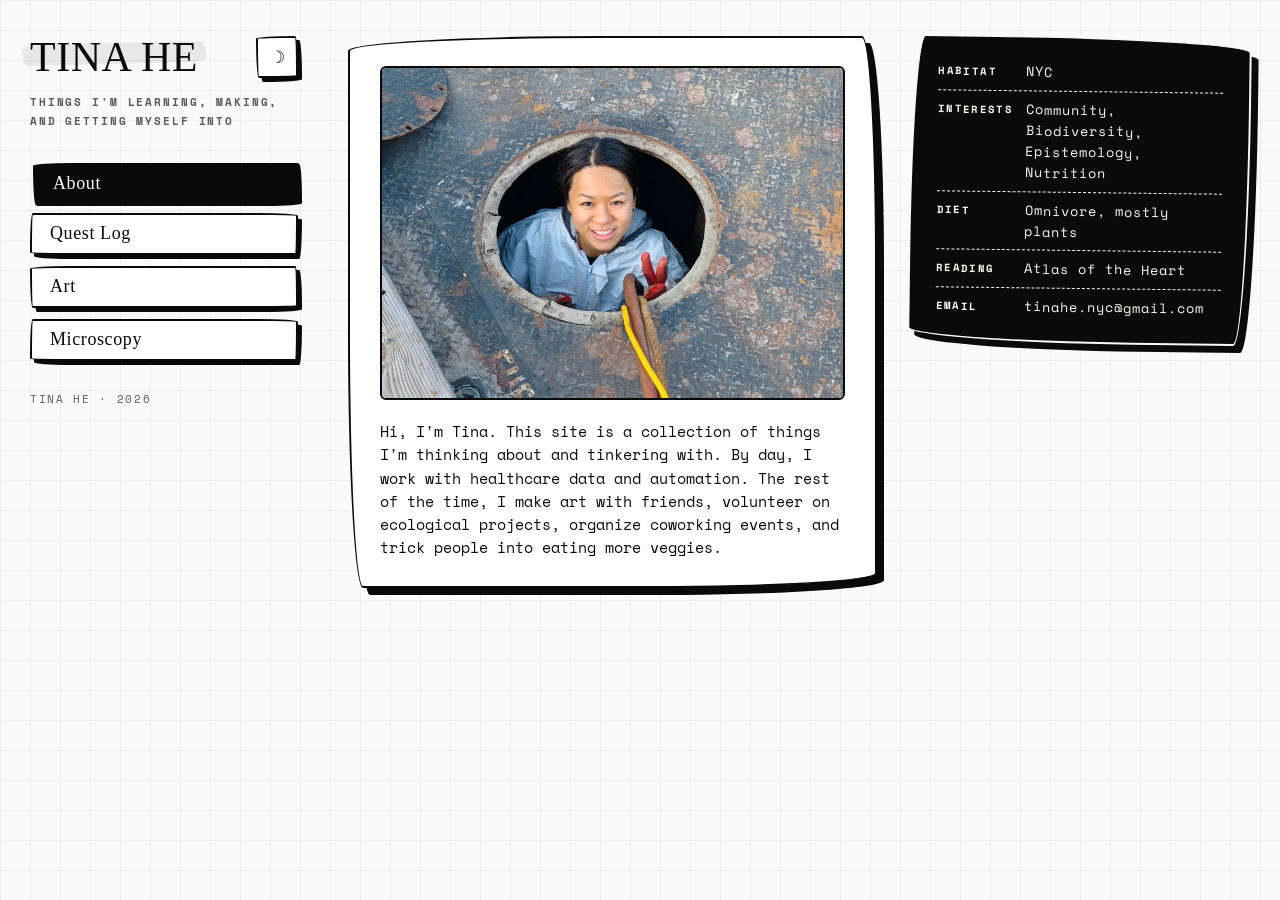
==== index.html @ 912cb612 "Trim About, hide Writing, keep art in its own shape - Drop the Specimen 001 heading from the About f" ====
<!DOCTYPE html>
<html lang="en">
<head>
<meta charset="utf-8">
<meta name="viewport" content="width=device-width, initial-scale=1">
<title>Tina He</title>
<meta name="description" content="Quests, art, microscopy, and reading.">
<link rel="preconnect" href="https://fonts.googleapis.com">
<link rel="preconnect" href="https://fonts.gstatic.com" crossorigin>
<link href="https://fonts.googleapis.com/css2?family=Permanent+Marker&family=Space+Mono:ital,wght@0,400;0,700;1,400&display=swap" rel="stylesheet">
<style>
:root{
  --bg:#fafafa;
  --grid:rgba(0,0,0,.05);
  --ink:#0a0a0a;
  --muted:#5b5b5b;
  --paper:#fff;
  --paper-ink:#0a0a0a;
  --slate:#0a0a0a;
  --slate-ink:#f7f7f5;
  --edge:#0a0a0a;
  --smudge:rgba(0,0,0,.07);
  --card-bg:#fff;
  --card-ink:#0a0a0a;
  --shot-shadow:rgba(0,0,0,.26);
  --marker:"Permanent Marker","Segoe Script",cursive;
  --mono:"Space Mono",ui-monospace,"Cascadia Mono",Consolas,monospace;
}
@media (prefers-color-scheme:dark){
  :root:not([data-theme="light"]){
    --bg:#101011; --grid:rgba(255,255,255,.055); --ink:#f4f4f2; --muted:#9c9c98;
    --paper:#1b1b1d; --paper-ink:#f4f4f2; --slate:#efefe9; --slate-ink:#101011;
    --edge:#efefe9; --smudge:rgba(255,255,255,.07);
    --card-bg:#1b1b1d; --card-ink:#f4f4f2;
    --shot-shadow:rgba(0,0,0,.62);
  }
}
:root[data-theme="dark"]{
  --bg:#101011; --grid:rgba(255,255,255,.055); --ink:#f4f4f2; --muted:#9c9c98;
  --paper:#1b1b1d; --paper-ink:#f4f4f2; --slate:#efefe9; --slate-ink:#101011;
  --edge:#efefe9; --smudge:rgba(255,255,255,.07);
  --card-bg:#1b1b1d; --card-ink:#f4f4f2;
  --shot-shadow:rgba(0,0,0,.62);
}

*{box-sizing:border-box}
html{-webkit-text-size-adjust:100%}
body{
  margin:0; background-color:var(--bg); color:var(--ink);
  font-family:var(--mono); font-size:15px; line-height:1.55;
  background-image:linear-gradient(var(--grid) 1px,transparent 1px),
                   linear-gradient(90deg,var(--grid) 1px,transparent 1px);
  background-size:30px 30px;
}

/* ---------- shell: sidebar + main ---------- */
.shell{
  max-width:1360px; margin:0 auto; padding:36px 30px 90px;
  display:grid; grid-template-columns:268px minmax(0,1fr); gap:50px; align-items:start;
}
@media (max-width:900px){
  .shell{grid-template-columns:1fr;gap:26px;padding:26px 20px 70px}
}

/* ---------- sidebar ---------- */
.side{position:sticky;top:36px}
@media (max-width:900px){.side{position:static}}

.sidehead{display:flex;align-items:flex-start;justify-content:space-between;gap:14px}
h1.sitetitle{
  font-family:var(--marker); font-weight:400; font-size:clamp(30px,4.4vw,42px);
  line-height:1.02; margin:0; letter-spacing:.5px; text-transform:uppercase;
  position:relative; display:inline-block; z-index:0;
}
h1.sitetitle::after{
  content:""; position:absolute; left:-8px; right:-8px; top:16%; height:.5em;
  background:var(--smudge); z-index:-1; transform:rotate(-1.4deg);
  border-radius:60px 20px 50px 18px/18px 40px 16px 55px;
}
.tagline{
  font-weight:700; font-size:11px; letter-spacing:.17em; text-transform:uppercase;
  color:var(--muted); margin:14px 0 0; white-space:pre-line; line-height:1.7;
}
.themebtn{
  flex:none; width:42px; height:42px; cursor:pointer; font-size:17px; line-height:1;
  background:var(--paper); color:var(--paper-ink);
  border:2.5px solid var(--edge); box-shadow:4px 4px 0 var(--edge);
  border-radius:220px 16px 200px 16px/16px 200px 16px 220px;
  transition:transform .12s ease, box-shadow .12s ease;
}
.themebtn:hover{transform:translate(2px,2px);box-shadow:2px 2px 0 var(--edge)}
.themebtn:active{transform:translate(4px,4px);box-shadow:0 0 0 var(--edge)}

nav.sidenav{display:flex;flex-direction:column;gap:11px;margin:30px 0 0}
@media (max-width:900px){nav.sidenav{flex-direction:row;flex-wrap:wrap;gap:10px;margin:22px 0 0}}
.tab{
  font-family:var(--marker); font-size:18px; letter-spacing:.6px; cursor:pointer;
  text-align:left; padding:8px 18px 9px; background:var(--paper); color:var(--paper-ink);
  border:2.5px solid var(--edge); box-shadow:4px 4px 0 var(--edge);
  border-radius:200px 14px 180px 14px/14px 180px 14px 200px;
  transition:transform .12s ease, box-shadow .12s ease;
}
.tab:nth-child(even){border-radius:14px 200px 14px 180px/180px 14px 200px 14px}
.tab:hover{transform:translate(2px,2px);box-shadow:2px 2px 0 var(--edge)}
.tab[aria-selected="true"]{background:var(--slate);color:var(--slate-ink);transform:translate(3px,3px);box-shadow:1px 1px 0 var(--edge)}

.sidefoot{margin:30px 0 0;font-size:10.5px;letter-spacing:.16em;text-transform:uppercase;color:var(--muted)}
@media (max-width:900px){.sidefoot{display:none}}

/* ---------- link rows ---------- */
.linkrow{display:flex;flex-wrap:wrap;gap:10px;margin:14px 0 0}
.inklink{
  font-family:var(--mono); font-size:10.5px; font-weight:700; letter-spacing:.14em;
  text-transform:uppercase; cursor:pointer; padding:5px 13px;
  background:transparent; color:inherit;
  border:2.5px solid currentColor; border-radius:150px 11px 140px 11px/11px 140px 11px 150px;
  text-decoration:none; display:inline-block;
}
.inklink:hover{background:currentColor}
.inklink:hover .txt{color:var(--card-bg)}

/* ---------- quest log ----------
   One sheet, like the contents page of a zine. Each quest is a line:
   title, dotted leader, date; then the description, the Next step
   (only if there is one), and its links. */
.qlog{
  position:relative; max-width:900px;
  padding:30px clamp(18px,4vw,42px) 22px;
  background:var(--paper); color:var(--paper-ink);
  border:2.5px solid var(--edge); box-shadow:7px 7px 0 var(--edge);
  border-radius:255px 15px 225px 15px/15px 225px 15px 255px;
  transform:rotate(-.35deg);
}
.qlog::before{
  content:""; position:absolute; top:-12px; left:50%; width:84px; height:23px;
  background:var(--smudge); border:1px solid var(--smudge);
  transform:translateX(-50%) rotate(-2deg);
}
.qlog h2{
  font-family:var(--marker); font-weight:400; text-transform:uppercase;
  font-size:clamp(30px,5.5vw,44px); line-height:1; letter-spacing:1px;
  margin:0; padding-bottom:12px; border-bottom:2.5px solid var(--edge);
}
.qsec{font-family:var(--marker);font-size:19px;letter-spacing:.4px;margin:24px 0 0}
#qlog .qsec:first-child{margin-top:0}
.quest{
  display:grid; grid-template-columns:30px minmax(0,1fr); gap:0 12px;
  padding:15px 0; border-bottom:1px dashed color-mix(in srgb,var(--edge) 35%,transparent);
}
.quest:last-child{border-bottom:0}
.qnum{font-weight:700;font-size:12px;opacity:.5;padding-top:7px}
.qhead{display:flex;align-items:baseline;gap:10px}
.qhead h3{font-family:var(--marker);font-weight:400;font-size:21px;line-height:1.2;margin:0;letter-spacing:.3px}
.qdots{flex:1;min-width:24px;border-bottom:2px dotted var(--edge);opacity:.35;transform:translateY(-5px)}
.qdate{font-size:11px;font-weight:700;letter-spacing:.12em;text-transform:uppercase;white-space:nowrap}
.qdate.soon{background:var(--slate);color:var(--slate-ink);padding:1px 8px;border-radius:150px 11px 140px 11px/11px 140px 11px 150px}
.qdesc{margin:5px 0 0;font-size:14px}
.qnext{display:flex;gap:7px;margin:7px 0 0;font-size:13.5px;font-style:italic;color:var(--muted)}
.qnext b{font-style:normal;font-weight:700;color:var(--paper-ink);white-space:nowrap}
.quest .linkrow{margin:13px 0 0}
.quest.past h3{opacity:.8}
@media (max-width:560px){
  .quest{grid-template-columns:22px minmax(0,1fr);gap:0 10px}
  .qhead{flex-wrap:wrap;row-gap:4px}
  .qdots{display:none}
  .qdate{flex-basis:100%}
}

/* ---------- reading ----------
   Same sheet as the quest log. "Up next" is a card stuck on top of it. */
.readwrap{max-width:900px}
.pile{
  position:relative; z-index:2; width:min(470px,100%); margin:0 0 -16px auto;
  padding:20px 22px 16px; background:var(--slate); color:var(--slate-ink);
  border-radius:15px 255px 15px 225px/225px 15px 255px 15px;
  box-shadow:5px 5px 0 var(--smudge); transform:rotate(1.2deg);
}
.pile::before{
  content:""; position:absolute; top:-11px; left:38%; width:70px; height:21px;
  background:var(--smudge); border:1px solid rgba(127,127,127,.3); transform:rotate(-3deg);
}
.pile h3{font-family:var(--marker);font-weight:400;font-size:19px;letter-spacing:.4px;margin:0 0 8px}
.pile ul{list-style:none;margin:0;padding:0}
.pile li{display:flex;gap:10px;align-items:flex-start;padding:5px 0;font-size:13.5px;line-height:1.45}
.pile .box{flex:none;width:12px;height:12px;margin-top:4px;border:2px solid currentColor;border-radius:3px 5px 2px 6px}
.pile a{color:inherit;text-decoration:none;font-weight:700}
.pile a:hover{text-decoration:underline wavy;text-underline-offset:4px}
.pile em{opacity:.7;font-size:12.5px}
.rd{padding:13px 0;border-bottom:1px dashed color-mix(in srgb,var(--edge) 35%,transparent)}
.rd:first-child{padding-top:0}
.rd:last-child{border-bottom:0;padding-bottom:0}
.rd h3{font-family:var(--marker);font-weight:400;font-size:19px;line-height:1.25;margin:0;letter-spacing:.3px}
.rd h3 a{color:inherit;text-decoration:none}
.rd h3 a::after{content:" \2197";font-family:var(--mono);font-size:12px;opacity:.45}
.rd h3 a:hover{text-decoration:underline wavy;text-decoration-thickness:1.5px;text-underline-offset:5px}
.rd .qdate{font-weight:400;letter-spacing:.06em;text-transform:none;font-size:12px;color:var(--muted)}
.rnote{margin:5px 0 0;font-size:13.5px;font-style:italic;color:var(--muted)}
@media (max-width:560px){.pile{margin-bottom:-10px}}

/* ---------- galleries (art + microscopy) ----------
   No frame and no border: a photograph taped straight onto the page. */
.artgrid{display:grid;grid-template-columns:repeat(auto-fill,minmax(250px,1fr));gap:52px 38px;align-items:start}
.frame{position:relative;margin:0;padding:0;background:none;border:0}

/* the strip of tape holding it down */
.frame::before{
  content:""; position:absolute; z-index:2; top:-11px; left:50%;
  width:76px; height:23px; background:var(--smudge);
  border:1px solid var(--smudge);
  transform:translateX(-50%) rotate(-2.5deg);
}
.frame img{
  display:block; width:100%; height:auto; border:0;
  box-shadow:0 7px 20px var(--shot-shadow), 0 1px 3px var(--shot-shadow);
}

/* the picture itself is the button */
.shot{
  display:block; position:relative; width:100%; margin:0; padding:0; border:0;
  background:none; line-height:0; cursor:zoom-in;
}
/* a clip announces itself */
.playmark{
  position:absolute; z-index:3; left:50%; top:50%;
  width:52px; height:52px; margin:-26px 0 0 -26px;
  display:flex; align-items:center; justify-content:center;
  font-size:16px; padding-left:4px;
  color:#0a0a0a; background:rgba(246,246,244,.93);
  border:2px solid #0a0a0a; border-radius:50%;
  pointer-events:none; transition:transform .14s ease;
}
.shot:hover .playmark{transform:scale(1.07)}
.shot:focus-visible{outline:3px solid var(--edge);outline-offset:4px}
.frame .ph{
  display:flex;align-items:center;justify-content:center;text-align:center;
  aspect-ratio:4/5;border:1.5px dashed var(--edge);font-size:12px;letter-spacing:.14em;
  text-transform:uppercase;color:var(--muted);padding:16px;
}
.frame figcaption{padding:0 2px}
.frame h3{font-family:var(--marker);font-weight:400;font-size:19px;margin:15px 0 3px;letter-spacing:.4px}
.frame .meta{font-size:11.5px;letter-spacing:.13em;text-transform:uppercase;color:var(--muted)}
.frame .note{font-size:13px;margin:9px 0 0;color:var(--muted)}

/* ---------- about ---------- */
.about{display:grid;grid-template-columns:minmax(0,1.55fr) minmax(0,1fr);gap:32px;align-items:start}
@media (max-width:820px){.about{grid-template-columns:1fr}}
.bio{
  padding:28px 30px 26px; background:var(--paper); color:var(--paper-ink);
  border:2.5px solid var(--edge); box-shadow:7px 7px 0 var(--edge);
  border-radius:255px 15px 225px 15px/15px 225px 15px 255px;
}
.bio p{margin:0 0 15px}
.bio p:last-child{margin:0}
.facts{
  position:relative;
  padding:24px 26px; background:var(--slate); color:var(--slate-ink);
  border:2.5px solid var(--slate-ink); box-shadow:7px 7px 0 var(--edge);
  border-radius:15px 255px 15px 225px/225px 15px 255px 15px;
  transform:rotate(.7deg);
}
/* the photo shares the bio's sheet of paper, above the text */
.aboutphoto{margin:0 0 20px}
.aboutphoto[hidden]{display:none}
.aboutphoto img{
  display:block; width:100%; height:auto;
  border:2px solid var(--edge); border-radius:6px;
}
.facts ul{list-style:none;margin:0;padding:0}
.facts li{display:flex;gap:10px;padding:8px 0;font-size:13.5px;border-bottom:1px dashed currentColor}
.facts li:first-child{padding-top:0}
.facts li:last-child{border-bottom:0;padding-bottom:0}
.facts li b{flex:none;width:78px;font-size:10.5px;letter-spacing:.13em;text-transform:uppercase;padding-top:2px}

/* ---------- lightbox ----------
   Fixed dark ground in both themes: the picture supplies the colour. */
.lightbox{
  position:fixed; inset:0; z-index:60; padding:34px 20px;
  display:flex; align-items:center; justify-content:center;
  background:rgba(8,8,9,.92);
}
body.lb-open{overflow:hidden}
.lb-figure{margin:0;max-width:min(1080px,92vw);display:flex;flex-direction:column;align-items:center}
.lb-figure img,.lb-figure video{
  display:block; max-width:100%; max-height:74vh; width:auto; height:auto;
  border:2.5px solid #f4f4f2; background:#f4f4f2;
}
.lb-figure video{background:#0a0a0a}
.lb-cap{margin:15px 0 0;text-align:center;color:#f4f4f2;max-width:68ch}
.lb-cap b{font-family:var(--marker);font-weight:400;font-size:20px;letter-spacing:.4px;display:block}
.lb-cap .m{display:block;margin-top:5px;font-size:11px;letter-spacing:.15em;text-transform:uppercase;opacity:.7}
.lb-cap .n{display:block;margin-top:9px;font-size:13.5px;opacity:.87}
.lb-btn{
  position:absolute; cursor:pointer; line-height:1;
  font-family:var(--mono); font-weight:700;
  color:#0a0a0a; background:#f4f4f2; border:2.5px solid #0a0a0a;
  box-shadow:4px 4px 0 #0a0a0a;
  transition:transform .12s ease, box-shadow .12s ease;
}
.lb-btn:hover{transform:translate(2px,2px);box-shadow:2px 2px 0 #0a0a0a}
.lb-close{top:20px;right:22px;width:44px;height:44px;font-size:19px;
  border-radius:220px 16px 200px 16px/16px 200px 16px 220px}
.lb-nav{top:50%;margin-top:-25px;width:44px;height:50px;font-size:23px;
  border-radius:180px 14px 170px 14px/14px 170px 14px 180px}
.lb-prev{left:18px}
.lb-next{right:18px}
@media (max-width:620px){
  .lb-nav{top:auto;bottom:18px;margin-top:0}
  .lb-prev{left:calc(50% - 58px)}
  .lb-next{right:calc(50% - 58px)}
  .lb-figure img{max-height:58vh}
}

.empty{font-size:13px;color:var(--muted);letter-spacing:.06em;padding:20px 0}
[hidden]{display:none!important}
</style>
</head>
<body>

<script>
/* ==========================================================================
   EVERYTHING YOU EDIT LIVES IN THIS ONE OBJECT.
   Change the text below, save the file, push. Nothing else to touch.

   PROJECT SHELF   ->  "current" | "past"      (Current / Completed section)
   DATE            ->  "YYYY-MM-DD" or null. A real upcoming date; highlights when
                       it is within a week. Use this for things still ahead of you.
   WHEN            ->  Free text for a span already behind you, e.g. "Jul – Dec 2025".
                       Overrides `date` on the card and never highlights.
   LINKS           ->  [] for none, or [{ label: "Read the article", url: "https://..." }]  (say what it is)
   ========================================================================== */

const CONTENT = {

  siteTitle: "Tina He",
  // A "\n" here becomes a line break on the page. Add more to split further.
  tagline: "Things I'm learning, making, \nand getting myself into",
  owner: "Tina He",

  /* ---------------- QUESTS (the board) ---------------- */
  projects: [
    {
      title: "Artificial Reef Prep",
      shelf: "current",
      when: "Mar 2026 - present",
      desc: "Help sink a decommissioned ship for fish housing.",
      next: "Rig & hoist machinery out of the engine room.",
      date: null,
      links: [
        { label: "Read the article", url: "https://www.thecityreporter.nyc/2026/04/20/artificial-reef-ferry-sea-creatures-sink-volunteers/" }
      ]
    },
    {
      title: "SideQuest",
      shelf: "current",
      when: "Jul 2026 - present",
      desc: "Host biweekly coworking sessions for side projects, from apps and blogposts to chainmail jewelry and murder mystery games.",
      next: "Bake ube brownies for the next session.",
      links: [
        { label: "Join us", url: "https://luma.com/sidequest" }
      ]
    },
        {
      title: "Safety Training Analysis",
      shelf: "current",
      when: "Aug 2026 - present",
      desc: "Learn causal inference by investigating whether mandatory safety training reduced medical resident injuries. ",
      next: null,
      date: null,
      links: []
    },
    {
      title: "Nature Religious Art",
      shelf: "current",
      desc: "Create devotional pantheist art to express reverence for nature.",
      next: "Identify themes, motifs, and other elements of religious art. ",
      date: null,
      links: []
    },
    {
      title: "Foxfire Forecast",
      shelf: "current",
      desc: "Apply ML to predict when and where to find glowing mushrooms.",
      next: "Use MaxEnt to predict the where part",
      date: null,
      links: [
        { label: "Read the write-up", url: "" }
      ]
    },
    {
      title: "Cemetery Fungi Dig",
      shelf: "past",
      desc: "Collect cemetery soil samples for citizen science project on mycorrhizal fungi and urban fungal biodiversity.",
      next: "Maybe a data analysis sequel?",
      when: "Jul 2026",
      links: []
    },
    {
      title: "Bayesian Statistics Bookclub",
      shelf: "past",
      desc: "Work through Statistical Rethinking by Richard McElreath with friends.",
      next: "",
      date: null,
      when: "Jul – Dec 2025",
      links: [
        { label: "Browse the repo", url: "https://github.com/erictleung/statistical-rethinking-book-club" }
      ]
    }
  ],

  /* ---------------- ART ----------------
     img:     the version shown on the page (keep it small, ~900px wide).
     imgFull: optional bigger export, shown only when the picture is clicked.
              Omit it and the page version is reused.
     Leave img as "" for a placeholder frame.                            */
  art: [
    {
      title: "Vegetarian Menu",
      year: "",
      medium: "Gold ink on cardstock",
      img: "art/vegetarian-menu.jpg",
      imgFull: "art/vegetarian-menu-full.jpg",
      note: "A birthday card for a friend."
    },
    {
      title: "Insect Tote",
      year: "",
      medium: "Fabric paint on canvas",
      img: "art/insect-tote.jpg",
      imgFull: "art/insect-tote-full.jpg",
      note: "Bugs"
    },
    {
      title: "Carrier Pigeon",
      year: "",
      medium: "Pencil and marker on paper",
      img: "art/pigeon.jpg",
      imgFull: "art/pigeon-full.jpg",
      note: "Goodbye card to a friend."
    }
  ],

  /* ---------------- MICROSCOPY ----------------
     Meta line is specimen / magnification / technique — leave any of them "".
     img:     the still shown on the page. For a clip this is its poster frame.
     imgFull: optional bigger still, shown when a photo is clicked.
     video:   optional .mp4. Adds a play badge, and plays in the viewer.       */
  microscopy: [
    {
      title: "Snake Skin",
      specimen: "Shed skin",
      mag: "",
      technique: "",
      img: "microscopy/snake-skin.jpg",
      imgFull: "",
      video: "",
      note: ""
    },
    {
      title: "Nematode",
      specimen: "",
      mag: "",
      technique: "",
      img: "microscopy/parasite-salmon.jpg",
      imgFull: "",
      video: "microscopy/parasite-salmon.mp4",
      note: ""
    },
    {
      title: "Dog Tick",
      specimen: "",
      mag: "",
      technique: "",
      img: "microscopy/dog-tick.jpg",
      imgFull: "",
      video: "microscopy/dog-tick.mp4",
      note: ""
    },
    {
      title: "Earwig and Aphids",
      specimen: "",
      mag: "",
      technique: "",
      img: "microscopy/earwig-aphids.jpg",
      imgFull: "",
      video: "microscopy/earwig-aphids.mp4",
      note: ""
    },
    {
      title: "Tardigrade",
      specimen: "",
      mag: "",
      technique: "",
      img: "microscopy/tardigrade.jpg",
      imgFull: "",
      video: "microscopy/tardigrade.mp4",
      note: ""
    },
    {
      title: "Unknown Specimen",
      specimen: "",
      mag: "",
      technique: "",
      img: "microscopy/unknown-specimen.jpg",
      imgFull: "",
      video: "microscopy/unknown-specimen.mp4",
      note: ""
    },
    {
      title: "Fungus Gnat",
      specimen: "Larva",
      mag: "",
      technique: "",
      img: "microscopy/fungal-gnat.jpg",
      imgFull: "",
      video: "microscopy/fungal-gnat.mp4",
      note: ""
    }
  ],

  /* ---------------- READING ----------------
     showReading: false hides the Reading tab; change it to true to show it.
     Newest at the top. Only title is required.
     status: "read" -> the reading list      "next" -> the Up next card
     note:   your one-line takeaway, or "" for none. */
  showReading: false,
  reading: [
    {
      title: "Remark",
      source: "alpo.ge",
      url: "https://alpo.ge/remark.pdf",
      status: "read",
      note: "Takeaway: remix ideas."
    }
  ],

  /* ---------------- WRITING (not shown on the site right now) ----------------
     The Writing tab is hidden while these are drafts. Kept here for later. */
  writing: [
    {
      title: "A Faustian Bargain",
      date: "2026-08-26",
      kind: "Draft",
      blurb: 'I asked the doctor if there would be any side effects. He paused. "You may get what you want, not what you need."',
      link: "",
      body: [
        "One day I will write more about this.",
        "Today is not that day."
      ]
    },
    {
      title: "I Overcame Social Anxiety By Going to 217 Events in a Year",
      date: "2026-08-26",
      kind: "Draft",
      blurb: "Exposure therapy really works.",
      link: "",
      body: []
    }
  ],

  /* ---------------- ABOUT ---------------- */
  about: {
    photo: "about/tina.jpg",
    photoAlt: "Tina in a grey coverall, smiling and waving up from a round manhole hatch",
    bio: [
      "Hi, I'm Tina. This site is a collection of things I'm thinking about and tinkering with. By day, I work with healthcare data and automation. The rest of the time, I make art with friends, volunteer on ecological projects, organize coworking events, and trick people into eating more veggies."
    ],
    facts: [
      { label: "Habitat", value: "NYC" },
      { label: "Interests", value: "Community, Biodiversity, Epistemology, Nutrition" },
      { label: "Diet", value: "Omnivore, mostly plants" },
      { label: "Reading", value: "Atlas of the Heart" },
      { label: "Email", value: "tinahe.nyc@gmail.com" }
    ]
  }
};
</script>

<div class="shell">

  <aside class="side">
    <div class="sidehead">
      <h1 class="sitetitle" id="sitetitle"></h1>
      <button class="themebtn" id="themebtn" type="button" aria-label="Toggle dark mode">&#9789;</button>
    </div>
    <p class="tagline" id="tagline"></p>

    <nav class="sidenav" role="tablist" aria-label="Sections">
      <button class="tab" role="tab" data-panel="about" aria-selected="true">About</button>
      <button class="tab" role="tab" data-panel="quests" aria-selected="false">Quest Log</button>
      <button class="tab" role="tab" data-panel="art" aria-selected="false">Art</button>
      <button class="tab" role="tab" data-panel="microscopy" aria-selected="false">Microscopy</button>
      <button class="tab" role="tab" data-panel="reading" aria-selected="false" hidden>Reading</button>
    </nav>

    <p class="sidefoot" id="sidefoot"></p>
  </aside>

  <main>
    <section id="panel-about" role="tabpanel">
      <div class="about">
        <div class="bio">
          <figure class="aboutphoto" id="aboutphoto" hidden></figure>
          <div id="bio"></div>
        </div>
        <aside class="facts">
          <ul id="facts"></ul>
        </aside>
      </div>
    </section>

    <section id="panel-quests" role="tabpanel" hidden>
      <div class="qlog">
        <div id="qlog"></div>
      </div>
    </section>

    <section id="panel-art" role="tabpanel" hidden>
      <div class="artgrid" id="artgrid"></div>
    </section>

    <section id="panel-microscopy" role="tabpanel" hidden>
      <div class="artgrid" id="scopegrid"></div>
    </section>

    <section id="panel-reading" role="tabpanel" hidden>
      <div class="readwrap">
        <div id="pile"></div>
        <div class="qlog"><div id="readlog"></div></div>
      </div>
    </section>
  </main>
</div>

<div class="lightbox" id="lightbox" role="dialog" aria-modal="true" aria-label="Image viewer" hidden>
  <button class="lb-btn lb-close" id="lb-close" type="button" aria-label="Close">&#10005;</button>
  <button class="lb-btn lb-nav lb-prev" id="lb-prev" type="button" aria-label="Previous image">&#8249;</button>
  <button class="lb-btn lb-nav lb-next" id="lb-next" type="button" aria-label="Next image">&#8250;</button>
  <figure class="lb-figure">
    <img id="lb-img" alt="">
    <video id="lb-video" controls playsinline preload="metadata" hidden></video>
    <figcaption class="lb-cap" id="lb-cap"></figcaption>
  </figure>
</div>

<script>
(function () {
  "use strict";

  var esc = function (s) {
    return String(s == null ? "" : s).replace(/[&<>"']/g, function (c) {
      return { "&": "&amp;", "<": "&lt;", ">": "&gt;", '"': "&quot;", "'": "&#39;" }[c];
    });
  };

  /* Only allow link targets we are willing to render. */
  var safeURL = function (u) {
    var s = String(u == null ? "" : u).trim();
    if (!s) return "";
    if (/^(https?:\/\/|mailto:|\/|\.\/|#)/i.test(s)) return s;
    return "";
  };

  var linkRow = function (links) {
    var items = (links || []).map(function (l) {
      var href = safeURL(l && l.url);
      if (!href) return "";
      return '<a class="inklink" href="' + esc(href) + '" target="_blank" rel="noopener">' +
        '<span class="txt">' + esc(l.label || "Link") + " ↗</span></a>";
    }).filter(Boolean);
    return items.length ? '<div class="linkrow">' + items.join("") + "</div>" : "";
  };

  /* ---------- theme ---------- */
  var root = document.documentElement;
  var btn = document.getElementById("themebtn");
  var saved = null;
  try { saved = localStorage.getItem("tina-theme"); } catch (e) {}
  if (saved === "dark" || saved === "light") root.setAttribute("data-theme", saved);

  var isDark = function () {
    var t = root.getAttribute("data-theme");
    if (t) return t === "dark";
    return window.matchMedia("(prefers-color-scheme: dark)").matches;
  };
  var paintBtn = function () { btn.innerHTML = isDark() ? "&#9788;" : "&#9789;"; };
  paintBtn();
  btn.addEventListener("click", function () {
    var next = isDark() ? "light" : "dark";
    root.setAttribute("data-theme", next);
    try { localStorage.setItem("tina-theme", next); } catch (e) {}
    paintBtn();
  });

  /* ---------- dates ---------- */
  var MONTHS = ["Jan","Feb","Mar","Apr","May","Jun","Jul","Aug","Sep","Oct","Nov","Dec"];
  var parseDay = function (s) {
    if (!s) return null;
    var m = /^(\d{4})-(\d{2})-(\d{2})$/.exec(String(s).trim());
    if (!m) return null;
    return new Date(+m[1], +m[2] - 1, +m[3]);
  };
  var today = function () {
    var n = new Date();
    return new Date(n.getFullYear(), n.getMonth(), n.getDate());
  };
  var fmtShort = function (d) { return MONTHS[d.getMonth()] + " " + d.getDate(); };
  var fmtLong = function (d) { return MONTHS[d.getMonth()] + " " + d.getDate() + ", " + d.getFullYear(); };
  var daysOut = function (d) { return Math.round((d - today()) / 86400000); };

  /* ---------- header ---------- */
  document.title = CONTENT.owner && CONTENT.owner !== CONTENT.siteTitle
    ? CONTENT.siteTitle + " · " + CONTENT.owner
    : CONTENT.siteTitle;
  document.getElementById("sitetitle").textContent = CONTENT.siteTitle;
  document.getElementById("tagline").textContent = CONTENT.tagline;
  document.getElementById("sidefoot").textContent =
    (CONTENT.owner || CONTENT.siteTitle) + " · " + new Date().getFullYear();

  var projects = CONTENT.projects || [];

  /* ---------- quest log ----------
     Fixed order on every quest: title, date, description, Next, links.
     Anything missing is simply skipped. */
  var questHTML = function (p, n) {
    var d = parseDay(p.date);
    var out = d ? daysOut(d) : null;
    var soon = !p.when && out !== null && out >= 0 && out <= 7;
    var dateText = p.when ? p.when : (d ? fmtShort(d) : "");
    var past = (p.shelf || "current") === "past";
    var next = String(p.next == null ? "" : p.next).trim();

    return '<article class="quest' + (past ? " past" : "") + '">' +
      '<span class="qnum">' + (n < 10 ? "0" : "") + n + "</span>" +
      "<div>" +
        '<div class="qhead"><h3>' + esc(p.title) + "</h3>" +
          (dateText
            ? '<span class="qdots"></span><span class="qdate' + (soon ? " soon" : "") + '">' + esc(dateText) + "</span>"
            : "") +
        "</div>" +
        (p.desc ? '<p class="qdesc">' + esc(p.desc) + "</p>" : "") +
        (next ? '<p class="qnext"><b>&rarr; Next:</b><span>' + esc(next) + "</span></p>" : "") +
        linkRow(p.links) +
      "</div>" +
    "</article>";
  };

  var drawQuests = function () {
    var cur = projects.filter(function (p) { return (p.shelf || "current") !== "past"; });
    var past = projects.filter(function (p) { return p.shelf === "past"; });
    var n = 1;
    var block = function (label, list) {
      return list.length
        ? '<div class="qsec">' + label + "</div>" +
          list.map(function (p) { return questHTML(p, n++); }).join("")
        : "";
    };
    document.getElementById("qlog").innerHTML =
      (block("Current", cur) + block("Completed", past)) ||
      '<p class="empty">Nothing in the log yet.</p>';
  };
  drawQuests();

  /* ---------- galleries ----------
     A frame that actually has an image becomes a button and records its
     place in that gallery's list. Placeholder frames stay inert. */
  var shotTilt = function (i) { return [-1.1, .8, -.5, 1.3, -.9, .6][i % 6]; };

  var buildGallery = function (items, metaOf) {
    var shots = [];
    var html = (items || []).map(function (a, i) {
      var meta = metaOf(a).filter(Boolean).join(" · ");
      var media;
      if (a.img || a.video) {
        media = '<button class="shot" type="button" data-i="' + shots.length +
          '" aria-label="' + (a.video ? "Play " : "View ") + esc(a.title) +
          (a.video ? "" : " larger") + '">' +
          (a.img
            ? '<img src="' + esc(a.img) + '" alt="' + esc(a.title) + '" loading="lazy">'
            : '<div class="ph">Clip</div>') +
          (a.video ? '<span class="playmark" aria-hidden="true">\u25b6</span>' : "") +
          "</button>";
        shots.push({
          src: a.imgFull || a.img || "",
          video: a.video || "",
          title: a.title, meta: meta, note: a.note || ""
        });
      } else {
        media = '<div class="ph">Image coming</div>';
      }
      return '<figure class="frame" style="transform:rotate(' + shotTilt(i) + 'deg)">' + media +
        "<figcaption><h3>" + esc(a.title) + "</h3>" +
        (meta ? '<div class="meta">' + esc(meta) + "</div>" : "") +
        (a.note ? '<p class="note">' + esc(a.note) + "</p>" : "") +
        "</figcaption></figure>";
    }).join("");
    return { html: html, shots: shots };
  };

  var artG = buildGallery(CONTENT.art, function (a) { return [a.year, a.medium]; });
  var scopeG = buildGallery(CONTENT.microscopy, function (a) {
    return [a.specimen, a.mag, a.technique];
  });

  document.getElementById("artgrid").innerHTML =
    artG.html || '<p class="empty">No art up yet.</p>';
  document.getElementById("scopegrid").innerHTML =
    scopeG.html || '<p class="empty">No slides up yet.</p>';

  /* ---------- lightbox ---------- */
  var lb = document.getElementById("lightbox");
  var lbImg = document.getElementById("lb-img");
  var lbVid = document.getElementById("lb-video");
  var lbCap = document.getElementById("lb-cap");
  var lbPrev = document.getElementById("lb-prev");
  var lbNext = document.getElementById("lb-next");
  var viewList = [];
  var viewAt = 0;
  var opener = null;

  var stopVideo = function () {
    try { lbVid.pause(); } catch (e) {}
    lbVid.hidden = true;
    lbVid.removeAttribute("src");
    lbVid.load();
  };

  var paintShot = function () {
    var v = viewList[viewAt];
    if (!v) return;
    if (v.video) {
      lbImg.hidden = true;
      lbImg.removeAttribute("src");
      lbVid.hidden = false;
      if (v.src) lbVid.setAttribute("poster", v.src);
      else lbVid.removeAttribute("poster");
      lbVid.src = v.video;
      lbVid.setAttribute("aria-label", v.title);
    } else {
      stopVideo();
      lbImg.hidden = false;
      lbImg.src = v.src;
      lbImg.alt = v.title;
    }
    lbCap.innerHTML = "<b>" + esc(v.title) + "</b>" +
      (v.meta ? '<span class="m">' + esc(v.meta) + "</span>" : "") +
      (v.note ? '<span class="n">' + esc(v.note) + "</span>" : "");
    var many = viewList.length > 1;
    lbPrev.hidden = !many;
    lbNext.hidden = !many;
  };
  var openShot = function (list, i, trigger) {
    if (!list.length) return;
    viewList = list;
    viewAt = i;
    opener = trigger || null;
    paintShot();
    lb.hidden = false;
    document.body.classList.add("lb-open");
    document.getElementById("lb-close").focus();
  };
  var closeShot = function () {
    lb.hidden = true;
    document.body.classList.remove("lb-open");
    stopVideo();
    lbImg.removeAttribute("src");
    if (opener) { opener.focus(); opener = null; }
  };
  var stepShot = function (d) {
    viewAt = (viewAt + d + viewList.length) % viewList.length;
    paintShot();
  };

  var wireGrid = function (id, list) {
    document.getElementById(id).addEventListener("click", function (ev) {
      var b = ev.target.closest(".shot");
      if (!b) return;
      openShot(list, +b.dataset.i, b);
    });
  };
  wireGrid("artgrid", artG.shots);
  wireGrid("scopegrid", scopeG.shots);

  lb.addEventListener("click", function (ev) {
    if (ev.target === lb || ev.target.closest("#lb-close")) closeShot();
    else if (ev.target.closest("#lb-prev")) stepShot(-1);
    else if (ev.target.closest("#lb-next")) stepShot(1);
  });
  document.addEventListener("keydown", function (ev) {
    if (lb.hidden) return;
    if (ev.key === "Escape") { closeShot(); return; }
    if (ev.target === lbVid) return;   // let the player have its own arrow keys
    if (ev.key === "ArrowLeft" && viewList.length > 1) stepShot(-1);
    else if (ev.key === "ArrowRight" && viewList.length > 1) stepShot(1);
  });

  /* ---------- reading ----------
     Shown in the order listed. "next" entries go on the Up next card. */
  var reading = CONTENT.reading || [];
  var titleLink = function (r) {
    var h = safeURL(r.url);
    return h ? '<a href="' + esc(h) + '" target="_blank" rel="noopener">' + esc(r.title) + "</a>" : esc(r.title);
  };
  var pile = reading.filter(function (r) { return r.status === "next"; });
  var done = reading.filter(function (r) { return r.status !== "next"; });

  document.getElementById("pile").innerHTML = pile.length
    ? '<aside class="pile"><h3>Up next</h3><ul>' + pile.map(function (r) {
        return '<li><span class="box" aria-hidden="true"></span><span>' + titleLink(r) +
          (r.source ? " <em>— " + esc(r.source) + "</em>" : "") + "</span></li>";
      }).join("") + "</ul></aside>"
    : "";

  document.getElementById("readlog").innerHTML = done.map(function (r) {
    return '<article class="rd"><div class="qhead"><h3>' + titleLink(r) + "</h3>" +
      (r.source ? '<span class="qdots"></span><span class="qdate">' + esc(r.source) + "</span>" : "") +
      "</div>" + (r.note ? '<p class="rnote">' + esc(r.note) + "</p>" : "") + "</article>";
  }).join("") || '<p class="empty">Nothing logged yet.</p>';

  /* ---------- about ---------- */
  document.getElementById("bio").innerHTML = (CONTENT.about.bio || []).map(function (p) {
    return "<p>" + esc(p) + "</p>";
  }).join("");
  document.getElementById("facts").innerHTML = (CONTENT.about.facts || []).map(function (f) {
    return "<li><b>" + esc(f.label) + "</b><span>" + esc(f.value) + "</span></li>";
  }).join("");
  if (CONTENT.about.photo) {
    var aboutPhoto = document.getElementById("aboutphoto");
    aboutPhoto.innerHTML = '<img src="' + esc(CONTENT.about.photo) + '" alt="' + esc(CONTENT.about.photoAlt || "") + '">';
    aboutPhoto.hidden = false;
  }

  /* ---------- section tabs ----------
     Change DEFAULT_PANEL to pick which section loads first. */
  var PANELS = ["about", "quests", "art", "microscopy", "reading"];
  if (CONTENT.showReading) {
    document.querySelector('.tab[data-panel="reading"]').hidden = false;
  } else {
    PANELS.pop();   // "reading" is last
  }
  var DEFAULT_PANEL = "about";

  var show = function (which) {
    PANELS.forEach(function (p) {
      document.getElementById("panel-" + p).hidden = p !== which;
    });
    Array.prototype.forEach.call(document.querySelectorAll(".tab"), function (t) {
      t.setAttribute("aria-selected", String(t.dataset.panel === which));
    });
    if (location.hash.slice(1) !== which) history.replaceState(null, "", "#" + which);
  };
  Array.prototype.forEach.call(document.querySelectorAll(".tab"), function (t) {
    t.addEventListener("click", function () { show(t.dataset.panel); });
  });
  var start = location.hash.slice(1);
  show(PANELS.indexOf(start) > -1 ? start : DEFAULT_PANEL);
})();
</script>
</body>
</html>
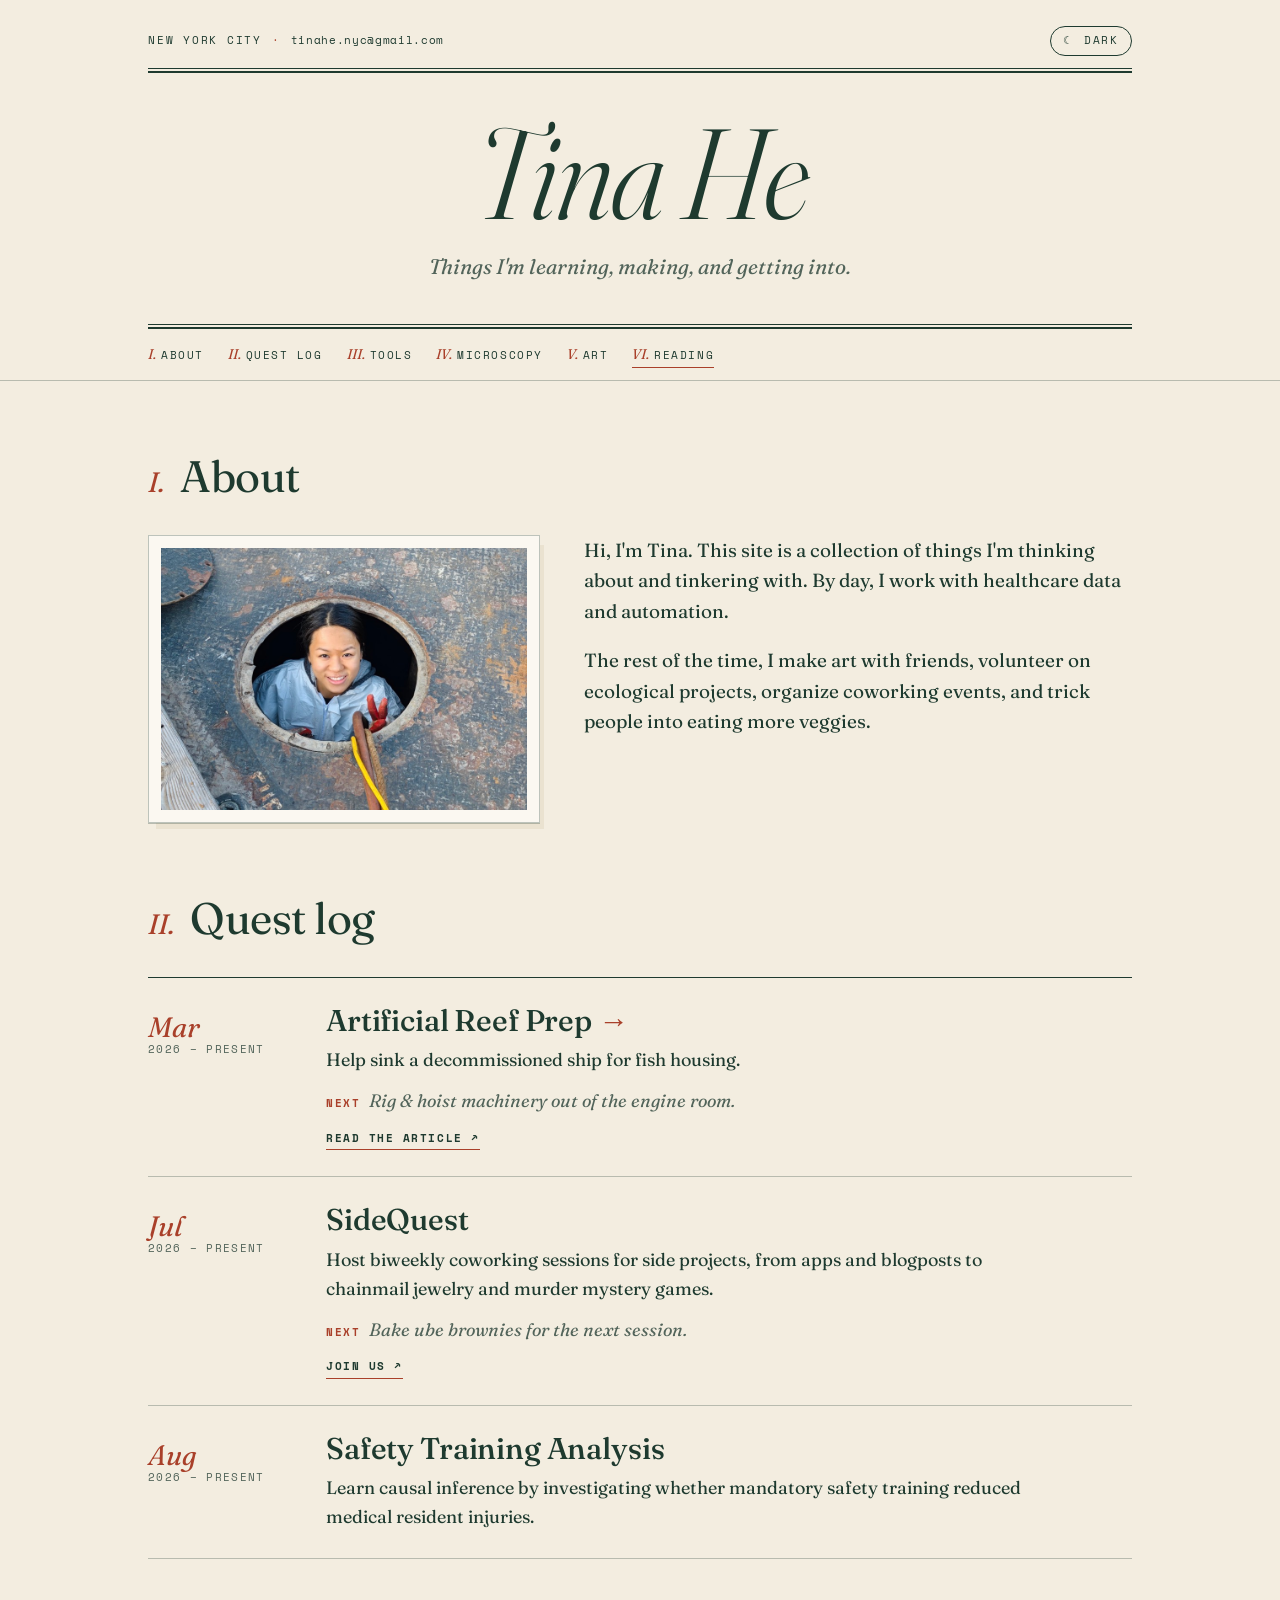
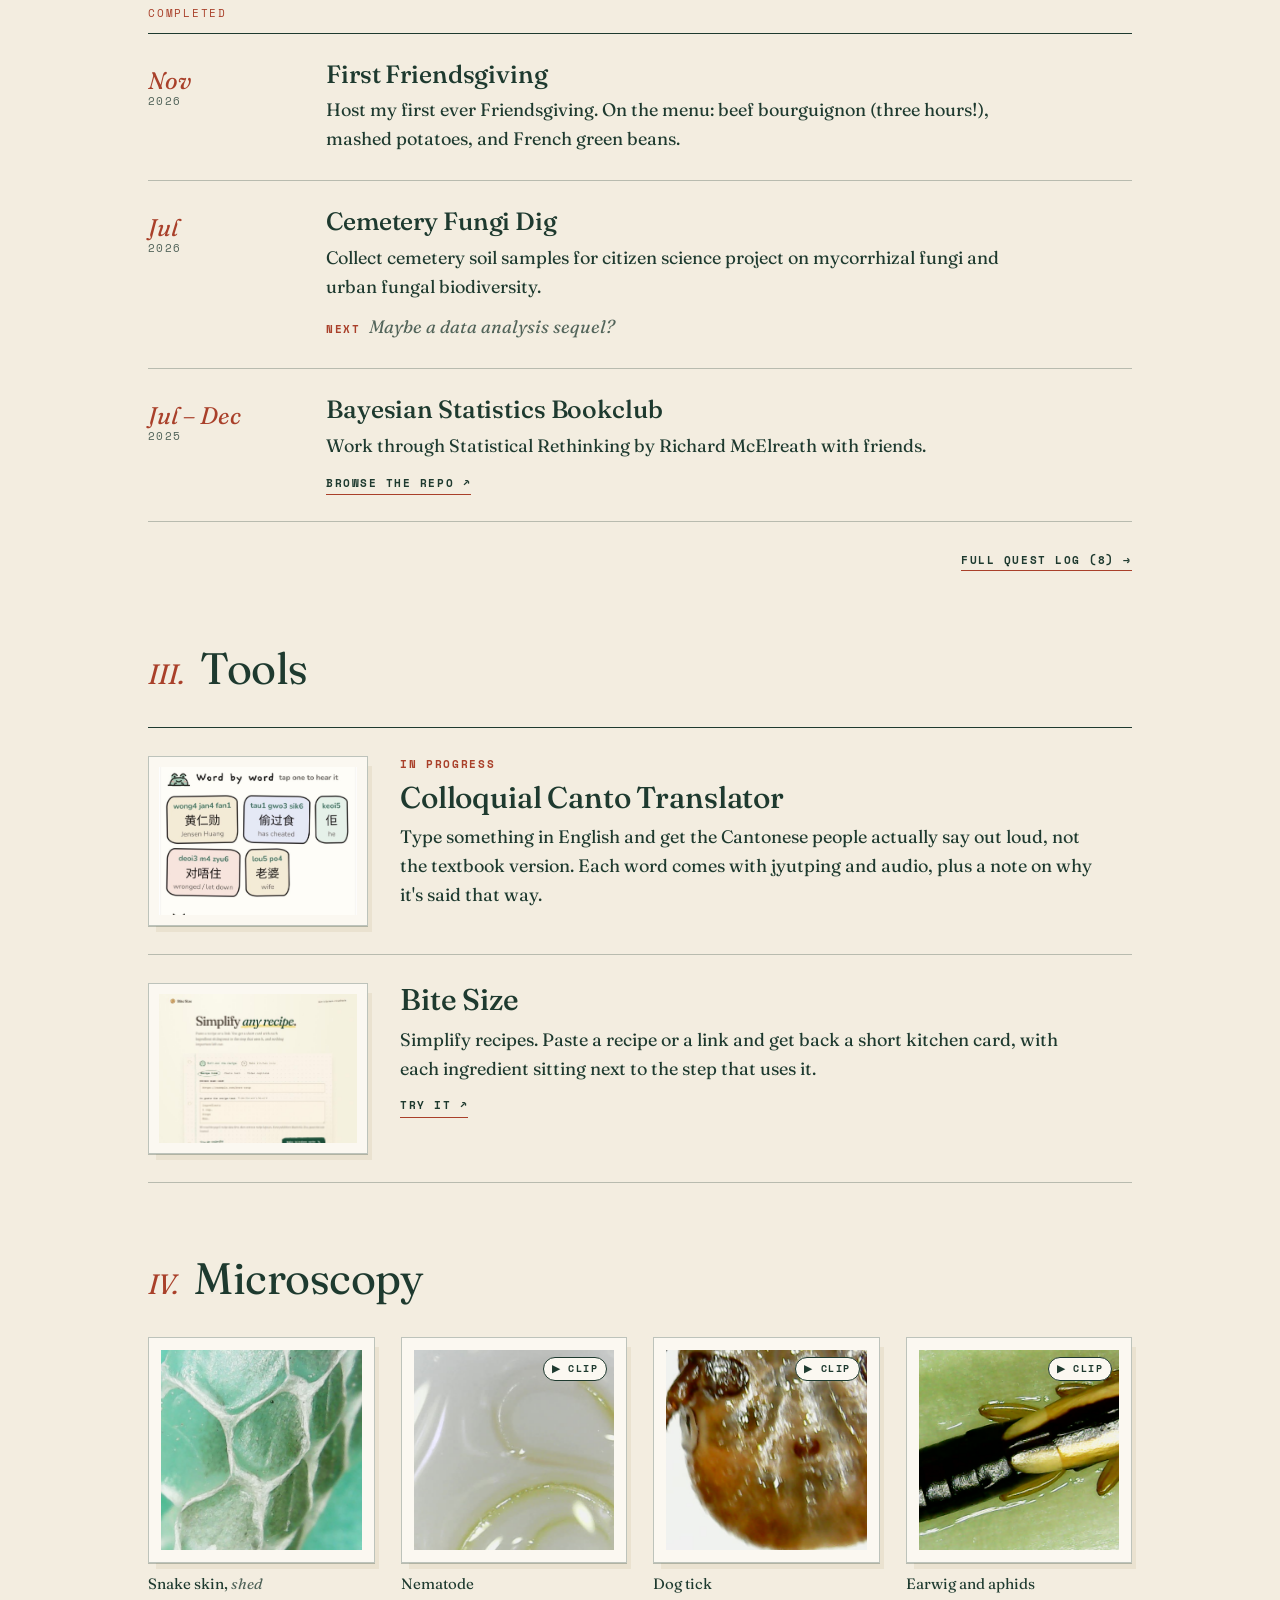
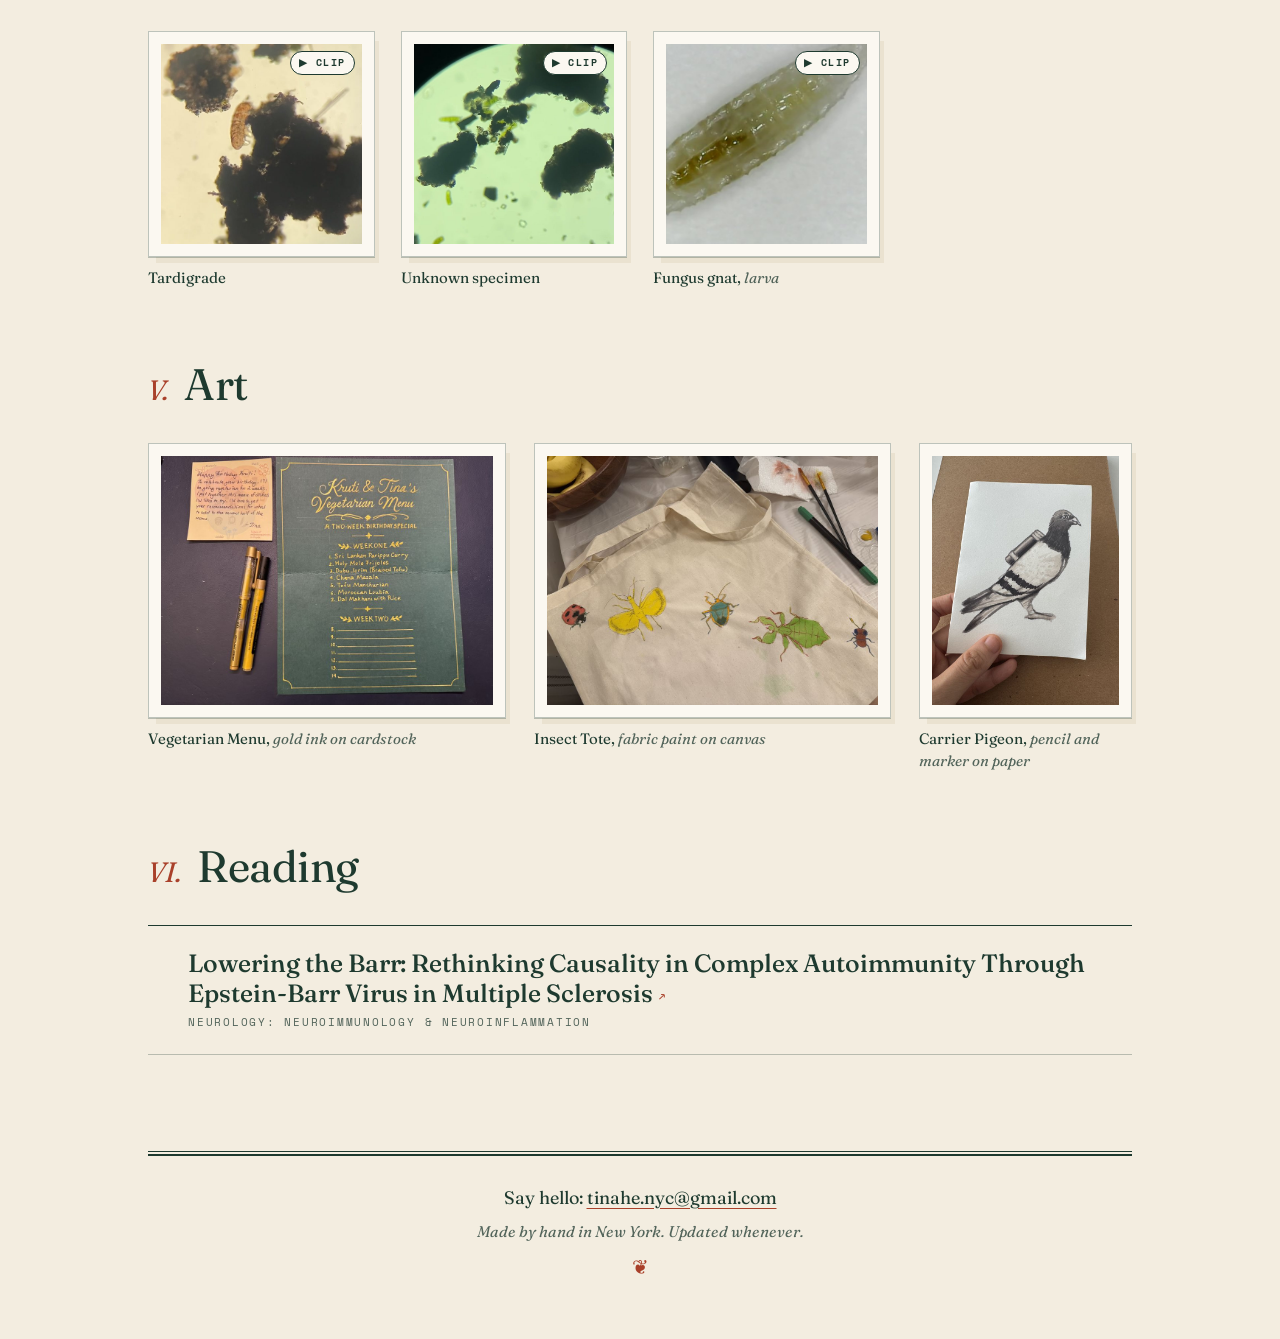
==== commit aac119a4: "Redesign the site as an almanac with pages for each section The site moves from one page of tabs to " ====
--- a/index.html
+++ b/index.html
@@ -1,959 +1,90 @@
 <!DOCTYPE html>
-<html lang="en">
+<html lang="en" data-root="" data-site="">
 <head>
 <meta charset="utf-8">
 <meta name="viewport" content="width=device-width, initial-scale=1">
 <title>Tina He</title>
-<meta name="description" content="Quests, art, microscopy, and reading.">
+<meta name="description" content="Things I'm learning, making, and getting into.">
 <link rel="preconnect" href="https://fonts.googleapis.com">
 <link rel="preconnect" href="https://fonts.gstatic.com" crossorigin>
-<link href="https://fonts.googleapis.com/css2?family=Permanent+Marker&family=Space+Mono:ital,wght@0,400;0,700;1,400&display=swap" rel="stylesheet">
-<style>
-:root{
-  --bg:#fafafa;
-  --grid:rgba(0,0,0,.05);
-  --ink:#0a0a0a;
-  --muted:#5b5b5b;
-  --paper:#fff;
-  --paper-ink:#0a0a0a;
-  --slate:#0a0a0a;
-  --slate-ink:#f7f7f5;
-  --edge:#0a0a0a;
-  --smudge:rgba(0,0,0,.07);
-  --card-bg:#fff;
-  --card-ink:#0a0a0a;
-  --shot-shadow:rgba(0,0,0,.26);
-  --marker:"Permanent Marker","Segoe Script",cursive;
-  --mono:"Space Mono",ui-monospace,"Cascadia Mono",Consolas,monospace;
-}
-@media (prefers-color-scheme:dark){
-  :root:not([data-theme="light"]){
-    --bg:#101011; --grid:rgba(255,255,255,.055); --ink:#f4f4f2; --muted:#9c9c98;
-    --paper:#1b1b1d; --paper-ink:#f4f4f2; --slate:#efefe9; --slate-ink:#101011;
-    --edge:#efefe9; --smudge:rgba(255,255,255,.07);
-    --card-bg:#1b1b1d; --card-ink:#f4f4f2;
-    --shot-shadow:rgba(0,0,0,.62);
-  }
-}
-:root[data-theme="dark"]{
-  --bg:#101011; --grid:rgba(255,255,255,.055); --ink:#f4f4f2; --muted:#9c9c98;
-  --paper:#1b1b1d; --paper-ink:#f4f4f2; --slate:#efefe9; --slate-ink:#101011;
-  --edge:#efefe9; --smudge:rgba(255,255,255,.07);
-  --card-bg:#1b1b1d; --card-ink:#f4f4f2;
-  --shot-shadow:rgba(0,0,0,.62);
-}
-
-*{box-sizing:border-box}
-html{-webkit-text-size-adjust:100%}
-body{
-  margin:0; background-color:var(--bg); color:var(--ink);
-  font-family:var(--mono); font-size:15px; line-height:1.55;
-  background-image:linear-gradient(var(--grid) 1px,transparent 1px),
-                   linear-gradient(90deg,var(--grid) 1px,transparent 1px);
-  background-size:30px 30px;
-}
-
-/* ---------- shell: sidebar + main ---------- */
-.shell{
-  max-width:1360px; margin:0 auto; padding:36px 30px 90px;
-  display:grid; grid-template-columns:268px minmax(0,1fr); gap:50px; align-items:start;
-}
-@media (max-width:900px){
-  .shell{grid-template-columns:1fr;gap:26px;padding:26px 20px 70px}
-}
-
-/* ---------- sidebar ---------- */
-.side{position:sticky;top:36px}
-@media (max-width:900px){.side{position:static}}
-
-.sidehead{display:flex;align-items:flex-start;justify-content:space-between;gap:14px}
-h1.sitetitle{
-  font-family:var(--marker); font-weight:400; font-size:clamp(30px,4.4vw,42px);
-  line-height:1.02; margin:0; letter-spacing:.5px; text-transform:uppercase;
-  position:relative; display:inline-block; z-index:0;
-}
-h1.sitetitle::after{
-  content:""; position:absolute; left:-8px; right:-8px; top:16%; height:.5em;
-  background:var(--smudge); z-index:-1; transform:rotate(-1.4deg);
-  border-radius:60px 20px 50px 18px/18px 40px 16px 55px;
-}
-.tagline{
-  font-weight:700; font-size:11px; letter-spacing:.17em; text-transform:uppercase;
-  color:var(--muted); margin:14px 0 0; white-space:pre-line; line-height:1.7;
-}
-.themebtn{
-  flex:none; width:42px; height:42px; cursor:pointer; font-size:17px; line-height:1;
-  background:var(--paper); color:var(--paper-ink);
-  border:2.5px solid var(--edge); box-shadow:4px 4px 0 var(--edge);
-  border-radius:220px 16px 200px 16px/16px 200px 16px 220px;
-  transition:transform .12s ease, box-shadow .12s ease;
-}
-.themebtn:hover{transform:translate(2px,2px);box-shadow:2px 2px 0 var(--edge)}
-.themebtn:active{transform:translate(4px,4px);box-shadow:0 0 0 var(--edge)}
-
-nav.sidenav{display:flex;flex-direction:column;gap:11px;margin:30px 0 0}
-@media (max-width:900px){nav.sidenav{flex-direction:row;flex-wrap:wrap;gap:10px;margin:22px 0 0}}
-.tab{
-  font-family:var(--marker); font-size:18px; letter-spacing:.6px; cursor:pointer;
-  text-align:left; padding:8px 18px 9px; background:var(--paper); color:var(--paper-ink);
-  border:2.5px solid var(--edge); box-shadow:4px 4px 0 var(--edge);
-  border-radius:200px 14px 180px 14px/14px 180px 14px 200px;
-  transition:transform .12s ease, box-shadow .12s ease;
-}
-.tab:nth-child(even){border-radius:14px 200px 14px 180px/180px 14px 200px 14px}
-.tab:hover{transform:translate(2px,2px);box-shadow:2px 2px 0 var(--edge)}
-.tab[aria-selected="true"]{background:var(--slate);color:var(--slate-ink);transform:translate(3px,3px);box-shadow:1px 1px 0 var(--edge)}
-
-.sidefoot{margin:30px 0 0;font-size:10.5px;letter-spacing:.16em;text-transform:uppercase;color:var(--muted)}
-@media (max-width:900px){.sidefoot{display:none}}
-
-/* ---------- link rows ---------- */
-.linkrow{display:flex;flex-wrap:wrap;gap:10px;margin:14px 0 0}
-.inklink{
-  font-family:var(--mono); font-size:10.5px; font-weight:700; letter-spacing:.14em;
-  text-transform:uppercase; cursor:pointer; padding:5px 13px;
-  background:transparent; color:inherit;
-  border:2.5px solid currentColor; border-radius:150px 11px 140px 11px/11px 140px 11px 150px;
-  text-decoration:none; display:inline-block;
-}
-.inklink:hover{background:currentColor}
-.inklink:hover .txt{color:var(--card-bg)}
-
-/* ---------- quest log ----------
-   One sheet, like the contents page of a zine. Each quest is a line:
-   title, dotted leader, date; then the description, the Next step
-   (only if there is one), and its links. */
-.qlog{
-  position:relative; max-width:900px;
-  padding:30px clamp(18px,4vw,42px) 22px;
-  background:var(--paper); color:var(--paper-ink);
-  border:2.5px solid var(--edge); box-shadow:7px 7px 0 var(--edge);
-  border-radius:255px 15px 225px 15px/15px 225px 15px 255px;
-  transform:rotate(-.35deg);
-}
-.qlog::before{
-  content:""; position:absolute; top:-12px; left:50%; width:84px; height:23px;
-  background:var(--smudge); border:1px solid var(--smudge);
-  transform:translateX(-50%) rotate(-2deg);
-}
-.qlog h2{
-  font-family:var(--marker); font-weight:400; text-transform:uppercase;
-  font-size:clamp(30px,5.5vw,44px); line-height:1; letter-spacing:1px;
-  margin:0; padding-bottom:12px; border-bottom:2.5px solid var(--edge);
-}
-.qsec{font-family:var(--marker);font-size:19px;letter-spacing:.4px;margin:24px 0 0}
-#qlog .qsec:first-child{margin-top:0}
-.quest{
-  display:grid; grid-template-columns:30px minmax(0,1fr); gap:0 12px;
-  padding:15px 0; border-bottom:1px dashed color-mix(in srgb,var(--edge) 35%,transparent);
-}
-.quest:last-child{border-bottom:0}
-.qnum{font-weight:700;font-size:12px;opacity:.5;padding-top:7px}
-.qhead{display:flex;align-items:baseline;gap:10px}
-.qhead h3{font-family:var(--marker);font-weight:400;font-size:21px;line-height:1.2;margin:0;letter-spacing:.3px}
-.qdots{flex:1;min-width:24px;border-bottom:2px dotted var(--edge);opacity:.35;transform:translateY(-5px)}
-.qdate{font-size:11px;font-weight:700;letter-spacing:.12em;text-transform:uppercase;white-space:nowrap}
-.qdate.soon{background:var(--slate);color:var(--slate-ink);padding:1px 8px;border-radius:150px 11px 140px 11px/11px 140px 11px 150px}
-.qdesc{margin:5px 0 0;font-size:14px}
-.qnext{display:flex;gap:7px;margin:7px 0 0;font-size:13.5px;font-style:italic;color:var(--muted)}
-.qnext b{font-style:normal;font-weight:700;color:var(--paper-ink);white-space:nowrap}
-.quest .linkrow{margin:13px 0 0}
-.quest.past h3{opacity:.8}
-@media (max-width:560px){
-  .quest{grid-template-columns:22px minmax(0,1fr);gap:0 10px}
-  .qhead{flex-wrap:wrap;row-gap:4px}
-  .qdots{display:none}
-  .qdate{flex-basis:100%}
-}
-
-/* ---------- reading ----------
-   Same sheet as the quest log. "Up next" is a card stuck on top of it. */
-.readwrap{max-width:900px}
-.pile{
-  position:relative; z-index:2; width:min(470px,100%); margin:0 0 -16px auto;
-  padding:20px 22px 16px; background:var(--slate); color:var(--slate-ink);
-  border-radius:15px 255px 15px 225px/225px 15px 255px 15px;
-  box-shadow:5px 5px 0 var(--smudge); transform:rotate(1.2deg);
-}
-.pile::before{
-  content:""; position:absolute; top:-11px; left:38%; width:70px; height:21px;
-  background:var(--smudge); border:1px solid rgba(127,127,127,.3); transform:rotate(-3deg);
-}
-.pile h3{font-family:var(--marker);font-weight:400;font-size:19px;letter-spacing:.4px;margin:0 0 8px}
-.pile ul{list-style:none;margin:0;padding:0}
-.pile li{display:flex;gap:10px;align-items:flex-start;padding:5px 0;font-size:13.5px;line-height:1.45}
-.pile .box{flex:none;width:12px;height:12px;margin-top:4px;border:2px solid currentColor;border-radius:3px 5px 2px 6px}
-.pile a{color:inherit;text-decoration:none;font-weight:700}
-.pile a:hover{text-decoration:underline wavy;text-underline-offset:4px}
-.pile em{opacity:.7;font-size:12.5px}
-.rd{padding:13px 0;border-bottom:1px dashed color-mix(in srgb,var(--edge) 35%,transparent)}
-.rd:first-child{padding-top:0}
-.rd:last-child{border-bottom:0;padding-bottom:0}
-.rd h3{font-family:var(--marker);font-weight:400;font-size:19px;line-height:1.25;margin:0;letter-spacing:.3px}
-.rd h3 a{color:inherit;text-decoration:none}
-.rd h3 a::after{content:" \2197";font-family:var(--mono);font-size:12px;opacity:.45}
-.rd h3 a:hover{text-decoration:underline wavy;text-decoration-thickness:1.5px;text-underline-offset:5px}
-.rd .qdate{font-weight:400;letter-spacing:.06em;text-transform:none;font-size:12px;color:var(--muted)}
-.rnote{margin:5px 0 0;font-size:13.5px;font-style:italic;color:var(--muted)}
-@media (max-width:560px){.pile{margin-bottom:-10px}}
-
-/* ---------- galleries (art + microscopy) ----------
-   No frame and no border: a photograph taped straight onto the page. */
-.artgrid{display:grid;grid-template-columns:repeat(auto-fill,minmax(250px,1fr));gap:52px 38px;align-items:start}
-.frame{position:relative;margin:0;padding:0;background:none;border:0}
-
-/* the strip of tape holding it down */
-.frame::before{
-  content:""; position:absolute; z-index:2; top:-11px; left:50%;
-  width:76px; height:23px; background:var(--smudge);
-  border:1px solid var(--smudge);
-  transform:translateX(-50%) rotate(-2.5deg);
-}
-.frame img{
-  display:block; width:100%; height:auto; border:0;
-  box-shadow:0 7px 20px var(--shot-shadow), 0 1px 3px var(--shot-shadow);
-}
-
-/* the picture itself is the button */
-.shot{
-  display:block; position:relative; width:100%; margin:0; padding:0; border:0;
-  background:none; line-height:0; cursor:zoom-in;
-}
-/* a clip announces itself */
-.playmark{
-  position:absolute; z-index:3; left:50%; top:50%;
-  width:52px; height:52px; margin:-26px 0 0 -26px;
-  display:flex; align-items:center; justify-content:center;
-  font-size:16px; padding-left:4px;
-  color:#0a0a0a; background:rgba(246,246,244,.93);
-  border:2px solid #0a0a0a; border-radius:50%;
-  pointer-events:none; transition:transform .14s ease;
-}
-.shot:hover .playmark{transform:scale(1.07)}
-.shot:focus-visible{outline:3px solid var(--edge);outline-offset:4px}
-.frame .ph{
-  display:flex;align-items:center;justify-content:center;text-align:center;
-  aspect-ratio:4/5;border:1.5px dashed var(--edge);font-size:12px;letter-spacing:.14em;
-  text-transform:uppercase;color:var(--muted);padding:16px;
-}
-.frame figcaption{padding:0 2px}
-.frame h3{font-family:var(--marker);font-weight:400;font-size:19px;margin:15px 0 3px;letter-spacing:.4px}
-.frame .meta{font-size:11.5px;letter-spacing:.13em;text-transform:uppercase;color:var(--muted)}
-.frame .note{font-size:13px;margin:9px 0 0;color:var(--muted)}
-
-/* ---------- about ---------- */
-.about{display:grid;grid-template-columns:minmax(0,1.55fr) minmax(0,1fr);gap:32px;align-items:start}
-@media (max-width:820px){.about{grid-template-columns:1fr}}
-.bio{
-  padding:28px 30px 26px; background:var(--paper); color:var(--paper-ink);
-  border:2.5px solid var(--edge); box-shadow:7px 7px 0 var(--edge);
-  border-radius:255px 15px 225px 15px/15px 225px 15px 255px;
-}
-.bio p{margin:0 0 15px}
-.bio p:last-child{margin:0}
-.facts{
-  position:relative;
-  padding:24px 26px; background:var(--slate); color:var(--slate-ink);
-  border:2.5px solid var(--slate-ink); box-shadow:7px 7px 0 var(--edge);
-  border-radius:15px 255px 15px 225px/225px 15px 255px 15px;
-  transform:rotate(.7deg);
-}
-/* the photo shares the bio's sheet of paper, above the text */
-.aboutphoto{margin:0 0 20px}
-.aboutphoto[hidden]{display:none}
-.aboutphoto img{
-  display:block; width:100%; height:auto;
-  border:2px solid var(--edge); border-radius:6px;
-}
-.facts ul{list-style:none;margin:0;padding:0}
-.facts li{display:flex;gap:10px;padding:8px 0;font-size:13.5px;border-bottom:1px dashed currentColor}
-.facts li:first-child{padding-top:0}
-.facts li:last-child{border-bottom:0;padding-bottom:0}
-.facts li b{flex:none;width:78px;font-size:10.5px;letter-spacing:.13em;text-transform:uppercase;padding-top:2px}
-
-/* ---------- lightbox ----------
-   Fixed dark ground in both themes: the picture supplies the colour. */
-.lightbox{
-  position:fixed; inset:0; z-index:60; padding:34px 20px;
-  display:flex; align-items:center; justify-content:center;
-  background:rgba(8,8,9,.92);
-}
-body.lb-open{overflow:hidden}
-.lb-figure{margin:0;max-width:min(1080px,92vw);display:flex;flex-direction:column;align-items:center}
-.lb-figure img,.lb-figure video{
-  display:block; max-width:100%; max-height:74vh; width:auto; height:auto;
-  border:2.5px solid #f4f4f2; background:#f4f4f2;
-}
-.lb-figure video{background:#0a0a0a}
-.lb-cap{margin:15px 0 0;text-align:center;color:#f4f4f2;max-width:68ch}
-.lb-cap b{font-family:var(--marker);font-weight:400;font-size:20px;letter-spacing:.4px;display:block}
-.lb-cap .m{display:block;margin-top:5px;font-size:11px;letter-spacing:.15em;text-transform:uppercase;opacity:.7}
-.lb-cap .n{display:block;margin-top:9px;font-size:13.5px;opacity:.87}
-.lb-btn{
-  position:absolute; cursor:pointer; line-height:1;
-  font-family:var(--mono); font-weight:700;
-  color:#0a0a0a; background:#f4f4f2; border:2.5px solid #0a0a0a;
-  box-shadow:4px 4px 0 #0a0a0a;
-  transition:transform .12s ease, box-shadow .12s ease;
-}
-.lb-btn:hover{transform:translate(2px,2px);box-shadow:2px 2px 0 #0a0a0a}
-.lb-close{top:20px;right:22px;width:44px;height:44px;font-size:19px;
-  border-radius:220px 16px 200px 16px/16px 200px 16px 220px}
-.lb-nav{top:50%;margin-top:-25px;width:44px;height:50px;font-size:23px;
-  border-radius:180px 14px 170px 14px/14px 170px 14px 180px}
-.lb-prev{left:18px}
-.lb-next{right:18px}
-@media (max-width:620px){
-  .lb-nav{top:auto;bottom:18px;margin-top:0}
-  .lb-prev{left:calc(50% - 58px)}
-  .lb-next{right:calc(50% - 58px)}
-  .lb-figure img{max-height:58vh}
-}
-
-.empty{font-size:13px;color:var(--muted);letter-spacing:.06em;padding:20px 0}
-[hidden]{display:none!important}
-</style>
+<link href="https://fonts.googleapis.com/css2?family=Fraunces:ital,opsz,wght@0,9..144,300..800;1,9..144,300..800&family=Space+Mono:ital,wght@0,400;0,700;1,400&display=swap" rel="stylesheet">
+<link rel="stylesheet" href="style.css">
+<script>try{if(localStorage.getItem("ed")==="night")document.documentElement.setAttribute("data-ed","night")}catch(e){}</script>
 </head>
 <body>
+<header class="mast wrap">
+  <div class="topline">
+    <span class="mono where">New York City<span class="sep" aria-hidden="true">·</span><a href="mailto:tinahe.nyc@gmail.com">tinahe.nyc@gmail.com</a></span>
+    <button class="edbtn" id="ed" type="button">☾ Dark</button>
+  </div>
+  <hr class="double">
+  <h1>Tina He</h1>
+  <p class="tag">Things I'm learning, making, and getting into.</p>
+  <hr class="double">
+</header>
 
-<script>
-/* ==========================================================================
-   EVERYTHING YOU EDIT LIVES IN THIS ONE OBJECT.
-   Change the text below, save the file, push. Nothing else to touch.
+<nav class="contents" aria-label="Sections">
+  <div class="wrap">
+    <a href="#about"><i>I.</i>About</a>
+    <a href="#quests"><i>II.</i>Quest log</a>
+    <a href="#tools"><i>III.</i>Tools</a>
+    <a href="#microscopy"><i>IV.</i>Microscopy</a>
+    <a href="#art"><i>V.</i>Art</a>
+    <a href="#reading"><i>VI.</i>Reading</a>
+  </div>
+</nav>
 
-   PROJECT SHELF   ->  "current" | "past"      (Current / Completed section)
-   DATE            ->  "YYYY-MM-DD" or null. A real upcoming date; highlights when
-                       it is within a week. Use this for things still ahead of you.
-   WHEN            ->  Free text for a span already behind you, e.g. "Jul – Dec 2025".
-                       Overrides `date` on the card and never highlights.
-   LINKS           ->  [] for none, or [{ label: "Read the article", url: "https://..." }]  (say what it is)
-   ========================================================================== */
+<main class="wrap">
 
-const CONTENT = {
+  <section class="part" id="about">
+    <div class="phead"><span class="num">I.</span><h2>About</h2></div>
+    <div class="about">
+      <div class="frame"><img src="about/tina.jpg" alt="Tina in a grey coverall, smiling and waving up from a round hatch"></div>
+      <div class="bio">
+        <p>Hi, I'm Tina. This site is a collection of things I'm thinking about and tinkering with. By day, I work with healthcare data and automation.</p>
+        <p>The rest of the time, I make art with friends, volunteer on ecological projects, organize coworking events, and trick people into eating more veggies.</p>
+      </div>
+    </div>
+  </section>
 
-  siteTitle: "Tina He",
-  // A "\n" here becomes a line break on the page. Add more to split further.
-  tagline: "Things I'm learning, making, \nand getting myself into",
-  owner: "Tina He",
+  <section class="part" id="quests">
+    <div class="phead"><span class="num">II.</span><h2>Quest log</h2></div>
+    <div class="entries" id="quests-list"></div>
+  </section>
 
-  /* ---------------- QUESTS (the board) ---------------- */
-  projects: [
-    {
-      title: "Artificial Reef Prep",
-      shelf: "current",
-      when: "Mar 2026 - present",
-      desc: "Help sink a decommissioned ship for fish housing.",
-      next: "Rig & hoist machinery out of the engine room.",
-      date: null,
-      links: [
-        { label: "Read the article", url: "https://www.thecityreporter.nyc/2026/04/20/artificial-reef-ferry-sea-creatures-sink-volunteers/" }
-      ]
-    },
-    {
-      title: "SideQuest",
-      shelf: "current",
-      when: "Jul 2026 - present",
-      desc: "Host biweekly coworking sessions for side projects, from apps and blogposts to chainmail jewelry and murder mystery games.",
-      next: "Bake ube brownies for the next session.",
-      links: [
-        { label: "Join us", url: "https://luma.com/sidequest" }
-      ]
-    },
-        {
-      title: "Safety Training Analysis",
-      shelf: "current",
-      when: "Aug 2026 - present",
-      desc: "Learn causal inference by investigating whether mandatory safety training reduced medical resident injuries. ",
-      next: null,
-      date: null,
-      links: []
-    },
-    {
-      title: "Nature Religious Art",
-      shelf: "current",
-      desc: "Create devotional pantheist art to express reverence for nature.",
-      next: "Identify themes, motifs, and other elements of religious art. ",
-      date: null,
-      links: []
-    },
-    {
-      title: "Foxfire Forecast",
-      shelf: "current",
-      desc: "Apply ML to predict when and where to find glowing mushrooms.",
-      next: "Use MaxEnt to predict the where part",
-      date: null,
-      links: [
-        { label: "Read the write-up", url: "" }
-      ]
-    },
-    {
-      title: "Cemetery Fungi Dig",
-      shelf: "past",
-      desc: "Collect cemetery soil samples for citizen science project on mycorrhizal fungi and urban fungal biodiversity.",
-      next: "Maybe a data analysis sequel?",
-      when: "Jul 2026",
-      links: []
-    },
-    {
-      title: "Bayesian Statistics Bookclub",
-      shelf: "past",
-      desc: "Work through Statistical Rethinking by Richard McElreath with friends.",
-      next: "",
-      date: null,
-      when: "Jul – Dec 2025",
-      links: [
-        { label: "Browse the repo", url: "https://github.com/erictleung/statistical-rethinking-book-club" }
-      ]
-    }
-  ],
+  <section class="part" id="tools">
+    <div class="phead"><span class="num">III.</span><h2>Tools</h2></div>
+    <div class="tools" id="tools-list"></div>
+  </section>
 
-  /* ---------------- ART ----------------
-     img:     the version shown on the page (keep it small, ~900px wide).
-     imgFull: optional bigger export, shown only when the picture is clicked.
-              Omit it and the page version is reused.
-     Leave img as "" for a placeholder frame.                            */
-  art: [
-    {
-      title: "Vegetarian Menu",
-      year: "",
-      medium: "Gold ink on cardstock",
-      img: "art/vegetarian-menu.jpg",
-      imgFull: "art/vegetarian-menu-full.jpg",
-      note: "A birthday card for a friend."
-    },
-    {
-      title: "Insect Tote",
-      year: "",
-      medium: "Fabric paint on canvas",
-      img: "art/insect-tote.jpg",
-      imgFull: "art/insect-tote-full.jpg",
-      note: "Bugs"
-    },
-    {
-      title: "Carrier Pigeon",
-      year: "",
-      medium: "Pencil and marker on paper",
-      img: "art/pigeon.jpg",
-      imgFull: "art/pigeon-full.jpg",
-      note: "Goodbye card to a friend."
-    }
-  ],
+  <section class="part" id="microscopy">
+    <div class="phead"><span class="num">IV.</span><h2>Microscopy</h2></div>
+    <div class="scope" id="scope"></div>
+  </section>
 
-  /* ---------------- MICROSCOPY ----------------
-     Meta line is specimen / magnification / technique — leave any of them "".
-     img:     the still shown on the page. For a clip this is its poster frame.
-     imgFull: optional bigger still, shown when a photo is clicked.
-     video:   optional .mp4. Adds a play badge, and plays in the viewer.       */
-  microscopy: [
-    {
-      title: "Snake Skin",
-      specimen: "Shed skin",
-      mag: "",
-      technique: "",
-      img: "microscopy/snake-skin.jpg",
-      imgFull: "",
-      video: "",
-      note: ""
-    },
-    {
-      title: "Nematode",
-      specimen: "",
-      mag: "",
-      technique: "",
-      img: "microscopy/parasite-salmon.jpg",
-      imgFull: "",
-      video: "microscopy/parasite-salmon.mp4",
-      note: ""
-    },
-    {
-      title: "Dog Tick",
-      specimen: "",
-      mag: "",
-      technique: "",
-      img: "microscopy/dog-tick.jpg",
-      imgFull: "",
-      video: "microscopy/dog-tick.mp4",
-      note: ""
-    },
-    {
-      title: "Earwig and Aphids",
-      specimen: "",
-      mag: "",
-      technique: "",
-      img: "microscopy/earwig-aphids.jpg",
-      imgFull: "",
-      video: "microscopy/earwig-aphids.mp4",
-      note: ""
-    },
-    {
-      title: "Tardigrade",
-      specimen: "",
-      mag: "",
-      technique: "",
-      img: "microscopy/tardigrade.jpg",
-      imgFull: "",
-      video: "microscopy/tardigrade.mp4",
-      note: ""
-    },
-    {
-      title: "Unknown Specimen",
-      specimen: "",
-      mag: "",
-      technique: "",
-      img: "microscopy/unknown-specimen.jpg",
-      imgFull: "",
-      video: "microscopy/unknown-specimen.mp4",
-      note: ""
-    },
-    {
-      title: "Fungus Gnat",
-      specimen: "Larva",
-      mag: "",
-      technique: "",
-      img: "microscopy/fungal-gnat.jpg",
-      imgFull: "",
-      video: "microscopy/fungal-gnat.mp4",
-      note: ""
-    }
-  ],
+  <section class="part" id="art">
+    <div class="phead"><span class="num">V.</span><h2>Art</h2></div>
+    <div class="just" id="artgrid"></div>
+  </section>
 
-  /* ---------------- READING ----------------
-     showReading: false hides the Reading tab; change it to true to show it.
-     Newest at the top. Only title is required.
-     status: "read" -> the reading list      "next" -> the Up next card
-     note:   your one-line takeaway, or "" for none. */
-  showReading: false,
-  reading: [
-    {
-      title: "Remark",
-      source: "alpo.ge",
-      url: "https://alpo.ge/remark.pdf",
-      status: "read",
-      note: "Takeaway: remix ideas."
-    }
-  ],
+  <section class="part" id="reading">
+    <div class="phead"><span class="num">VI.</span><h2>Reading</h2></div>
+    <div class="reads" id="reading-list"></div>
+  </section>
 
-  /* ---------------- WRITING (not shown on the site right now) ----------------
-     The Writing tab is hidden while these are drafts. Kept here for later. */
-  writing: [
-    {
-      title: "A Faustian Bargain",
-      date: "2026-08-26",
-      kind: "Draft",
-      blurb: 'I asked the doctor if there would be any side effects. He paused. "You may get what you want, not what you need."',
-      link: "",
-      body: [
-        "One day I will write more about this.",
-        "Today is not that day."
-      ]
-    },
-    {
-      title: "I Overcame Social Anxiety By Going to 217 Events in a Year",
-      date: "2026-08-26",
-      kind: "Draft",
-      blurb: "Exposure therapy really works.",
-      link: "",
-      body: []
-    }
-  ],
+  <footer>
+    <hr class="double">
+    <p class="hello">Say hello: <a href="mailto:tinahe.nyc@gmail.com">tinahe.nyc@gmail.com</a></p>
+    <p>Made by hand in New York. Updated whenever.<span class="orn" aria-hidden="true">❦</span></p>
+  </footer>
+</main>
 
-  /* ---------------- ABOUT ---------------- */
-  about: {
-    photo: "about/tina.jpg",
-    photoAlt: "Tina in a grey coverall, smiling and waving up from a round manhole hatch",
-    bio: [
-      "Hi, I'm Tina. This site is a collection of things I'm thinking about and tinkering with. By day, I work with healthcare data and automation. The rest of the time, I make art with friends, volunteer on ecological projects, organize coworking events, and trick people into eating more veggies."
-    ],
-    facts: [
-      { label: "Habitat", value: "NYC" },
-      { label: "Interests", value: "Community, Biodiversity, Epistemology, Nutrition" },
-      { label: "Diet", value: "Omnivore, mostly plants" },
-      { label: "Reading", value: "Atlas of the Heart" },
-      { label: "Email", value: "tinahe.nyc@gmail.com" }
-    ]
-  }
-};
-</script>
-
-<div class="shell">
-
-  <aside class="side">
-    <div class="sidehead">
-      <h1 class="sitetitle" id="sitetitle"></h1>
-      <button class="themebtn" id="themebtn" type="button" aria-label="Toggle dark mode">&#9789;</button>
-    </div>
-    <p class="tagline" id="tagline"></p>
-
-    <nav class="sidenav" role="tablist" aria-label="Sections">
-      <button class="tab" role="tab" data-panel="about" aria-selected="true">About</button>
-      <button class="tab" role="tab" data-panel="quests" aria-selected="false">Quest Log</button>
-      <button class="tab" role="tab" data-panel="art" aria-selected="false">Art</button>
-      <button class="tab" role="tab" data-panel="microscopy" aria-selected="false">Microscopy</button>
-      <button class="tab" role="tab" data-panel="reading" aria-selected="false" hidden>Reading</button>
-    </nav>
-
-    <p class="sidefoot" id="sidefoot"></p>
-  </aside>
-
-  <main>
-    <section id="panel-about" role="tabpanel">
-      <div class="about">
-        <div class="bio">
-          <figure class="aboutphoto" id="aboutphoto" hidden></figure>
-          <div id="bio"></div>
-        </div>
-        <aside class="facts">
-          <ul id="facts"></ul>
-        </aside>
-      </div>
-    </section>
-
-    <section id="panel-quests" role="tabpanel" hidden>
-      <div class="qlog">
-        <div id="qlog"></div>
-      </div>
-    </section>
-
-    <section id="panel-art" role="tabpanel" hidden>
-      <div class="artgrid" id="artgrid"></div>
-    </section>
-
-    <section id="panel-microscopy" role="tabpanel" hidden>
-      <div class="artgrid" id="scopegrid"></div>
-    </section>
-
-    <section id="panel-reading" role="tabpanel" hidden>
-      <div class="readwrap">
-        <div id="pile"></div>
-        <div class="qlog"><div id="readlog"></div></div>
-      </div>
-    </section>
-  </main>
+<div class="lb" id="lb" role="dialog" aria-modal="true" aria-label="Image viewer" hidden>
+  <button class="x" id="lbx" type="button">Close</button>
+  <figure><img id="lbimg" alt=""><video id="lbvid" controls playsinline hidden></video><figcaption id="lbcap"></figcaption></figure>
 </div>
 
-<div class="lightbox" id="lightbox" role="dialog" aria-modal="true" aria-label="Image viewer" hidden>
-  <button class="lb-btn lb-close" id="lb-close" type="button" aria-label="Close">&#10005;</button>
-  <button class="lb-btn lb-nav lb-prev" id="lb-prev" type="button" aria-label="Previous image">&#8249;</button>
-  <button class="lb-btn lb-nav lb-next" id="lb-next" type="button" aria-label="Next image">&#8250;</button>
-  <figure class="lb-figure">
-    <img id="lb-img" alt="">
-    <video id="lb-video" controls playsinline preload="metadata" hidden></video>
-    <figcaption class="lb-cap" id="lb-cap"></figcaption>
-  </figure>
-</div>
-
-<script>
-(function () {
-  "use strict";
-
-  var esc = function (s) {
-    return String(s == null ? "" : s).replace(/[&<>"']/g, function (c) {
-      return { "&": "&amp;", "<": "&lt;", ">": "&gt;", '"': "&quot;", "'": "&#39;" }[c];
-    });
-  };
-
-  /* Only allow link targets we are willing to render. */
-  var safeURL = function (u) {
-    var s = String(u == null ? "" : u).trim();
-    if (!s) return "";
-    if (/^(https?:\/\/|mailto:|\/|\.\/|#)/i.test(s)) return s;
-    return "";
-  };
-
-  var linkRow = function (links) {
-    var items = (links || []).map(function (l) {
-      var href = safeURL(l && l.url);
-      if (!href) return "";
-      return '<a class="inklink" href="' + esc(href) + '" target="_blank" rel="noopener">' +
-        '<span class="txt">' + esc(l.label || "Link") + " ↗</span></a>";
-    }).filter(Boolean);
-    return items.length ? '<div class="linkrow">' + items.join("") + "</div>" : "";
-  };
-
-  /* ---------- theme ---------- */
-  var root = document.documentElement;
-  var btn = document.getElementById("themebtn");
-  var saved = null;
-  try { saved = localStorage.getItem("tina-theme"); } catch (e) {}
-  if (saved === "dark" || saved === "light") root.setAttribute("data-theme", saved);
-
-  var isDark = function () {
-    var t = root.getAttribute("data-theme");
-    if (t) return t === "dark";
-    return window.matchMedia("(prefers-color-scheme: dark)").matches;
-  };
-  var paintBtn = function () { btn.innerHTML = isDark() ? "&#9788;" : "&#9789;"; };
-  paintBtn();
-  btn.addEventListener("click", function () {
-    var next = isDark() ? "light" : "dark";
-    root.setAttribute("data-theme", next);
-    try { localStorage.setItem("tina-theme", next); } catch (e) {}
-    paintBtn();
-  });
-
-  /* ---------- dates ---------- */
-  var MONTHS = ["Jan","Feb","Mar","Apr","May","Jun","Jul","Aug","Sep","Oct","Nov","Dec"];
-  var parseDay = function (s) {
-    if (!s) return null;
-    var m = /^(\d{4})-(\d{2})-(\d{2})$/.exec(String(s).trim());
-    if (!m) return null;
-    return new Date(+m[1], +m[2] - 1, +m[3]);
-  };
-  var today = function () {
-    var n = new Date();
-    return new Date(n.getFullYear(), n.getMonth(), n.getDate());
-  };
-  var fmtShort = function (d) { return MONTHS[d.getMonth()] + " " + d.getDate(); };
-  var fmtLong = function (d) { return MONTHS[d.getMonth()] + " " + d.getDate() + ", " + d.getFullYear(); };
-  var daysOut = function (d) { return Math.round((d - today()) / 86400000); };
-
-  /* ---------- header ---------- */
-  document.title = CONTENT.owner && CONTENT.owner !== CONTENT.siteTitle
-    ? CONTENT.siteTitle + " · " + CONTENT.owner
-    : CONTENT.siteTitle;
-  document.getElementById("sitetitle").textContent = CONTENT.siteTitle;
-  document.getElementById("tagline").textContent = CONTENT.tagline;
-  document.getElementById("sidefoot").textContent =
-    (CONTENT.owner || CONTENT.siteTitle) + " · " + new Date().getFullYear();
-
-  var projects = CONTENT.projects || [];
-
-  /* ---------- quest log ----------
-     Fixed order on every quest: title, date, description, Next, links.
-     Anything missing is simply skipped. */
-  var questHTML = function (p, n) {
-    var d = parseDay(p.date);
-    var out = d ? daysOut(d) : null;
-    var soon = !p.when && out !== null && out >= 0 && out <= 7;
-    var dateText = p.when ? p.when : (d ? fmtShort(d) : "");
-    var past = (p.shelf || "current") === "past";
-    var next = String(p.next == null ? "" : p.next).trim();
-
-    return '<article class="quest' + (past ? " past" : "") + '">' +
-      '<span class="qnum">' + (n < 10 ? "0" : "") + n + "</span>" +
-      "<div>" +
-        '<div class="qhead"><h3>' + esc(p.title) + "</h3>" +
-          (dateText
-            ? '<span class="qdots"></span><span class="qdate' + (soon ? " soon" : "") + '">' + esc(dateText) + "</span>"
-            : "") +
-        "</div>" +
-        (p.desc ? '<p class="qdesc">' + esc(p.desc) + "</p>" : "") +
-        (next ? '<p class="qnext"><b>&rarr; Next:</b><span>' + esc(next) + "</span></p>" : "") +
-        linkRow(p.links) +
-      "</div>" +
-    "</article>";
-  };
-
-  var drawQuests = function () {
-    var cur = projects.filter(function (p) { return (p.shelf || "current") !== "past"; });
-    var past = projects.filter(function (p) { return p.shelf === "past"; });
-    var n = 1;
-    var block = function (label, list) {
-      return list.length
-        ? '<div class="qsec">' + label + "</div>" +
-          list.map(function (p) { return questHTML(p, n++); }).join("")
-        : "";
-    };
-    document.getElementById("qlog").innerHTML =
-      (block("Current", cur) + block("Completed", past)) ||
-      '<p class="empty">Nothing in the log yet.</p>';
-  };
-  drawQuests();
-
-  /* ---------- galleries ----------
-     A frame that actually has an image becomes a button and records its
-     place in that gallery's list. Placeholder frames stay inert. */
-  var shotTilt = function (i) { return [-1.1, .8, -.5, 1.3, -.9, .6][i % 6]; };
-
-  var buildGallery = function (items, metaOf) {
-    var shots = [];
-    var html = (items || []).map(function (a, i) {
-      var meta = metaOf(a).filter(Boolean).join(" · ");
-      var media;
-      if (a.img || a.video) {
-        media = '<button class="shot" type="button" data-i="' + shots.length +
-          '" aria-label="' + (a.video ? "Play " : "View ") + esc(a.title) +
-          (a.video ? "" : " larger") + '">' +
-          (a.img
-            ? '<img src="' + esc(a.img) + '" alt="' + esc(a.title) + '" loading="lazy">'
-            : '<div class="ph">Clip</div>') +
-          (a.video ? '<span class="playmark" aria-hidden="true">\u25b6</span>' : "") +
-          "</button>";
-        shots.push({
-          src: a.imgFull || a.img || "",
-          video: a.video || "",
-          title: a.title, meta: meta, note: a.note || ""
-        });
-      } else {
-        media = '<div class="ph">Image coming</div>';
-      }
-      return '<figure class="frame" style="transform:rotate(' + shotTilt(i) + 'deg)">' + media +
-        "<figcaption><h3>" + esc(a.title) + "</h3>" +
-        (meta ? '<div class="meta">' + esc(meta) + "</div>" : "") +
-        (a.note ? '<p class="note">' + esc(a.note) + "</p>" : "") +
-        "</figcaption></figure>";
-    }).join("");
-    return { html: html, shots: shots };
-  };
-
-  var artG = buildGallery(CONTENT.art, function (a) { return [a.year, a.medium]; });
-  var scopeG = buildGallery(CONTENT.microscopy, function (a) {
-    return [a.specimen, a.mag, a.technique];
-  });
-
-  document.getElementById("artgrid").innerHTML =
-    artG.html || '<p class="empty">No art up yet.</p>';
-  document.getElementById("scopegrid").innerHTML =
-    scopeG.html || '<p class="empty">No slides up yet.</p>';
-
-  /* ---------- lightbox ---------- */
-  var lb = document.getElementById("lightbox");
-  var lbImg = document.getElementById("lb-img");
-  var lbVid = document.getElementById("lb-video");
-  var lbCap = document.getElementById("lb-cap");
-  var lbPrev = document.getElementById("lb-prev");
-  var lbNext = document.getElementById("lb-next");
-  var viewList = [];
-  var viewAt = 0;
-  var opener = null;
-
-  var stopVideo = function () {
-    try { lbVid.pause(); } catch (e) {}
-    lbVid.hidden = true;
-    lbVid.removeAttribute("src");
-    lbVid.load();
-  };
-
-  var paintShot = function () {
-    var v = viewList[viewAt];
-    if (!v) return;
-    if (v.video) {
-      lbImg.hidden = true;
-      lbImg.removeAttribute("src");
-      lbVid.hidden = false;
-      if (v.src) lbVid.setAttribute("poster", v.src);
-      else lbVid.removeAttribute("poster");
-      lbVid.src = v.video;
-      lbVid.setAttribute("aria-label", v.title);
-    } else {
-      stopVideo();
-      lbImg.hidden = false;
-      lbImg.src = v.src;
-      lbImg.alt = v.title;
-    }
-    lbCap.innerHTML = "<b>" + esc(v.title) + "</b>" +
-      (v.meta ? '<span class="m">' + esc(v.meta) + "</span>" : "") +
-      (v.note ? '<span class="n">' + esc(v.note) + "</span>" : "");
-    var many = viewList.length > 1;
-    lbPrev.hidden = !many;
-    lbNext.hidden = !many;
-  };
-  var openShot = function (list, i, trigger) {
-    if (!list.length) return;
-    viewList = list;
-    viewAt = i;
-    opener = trigger || null;
-    paintShot();
-    lb.hidden = false;
-    document.body.classList.add("lb-open");
-    document.getElementById("lb-close").focus();
-  };
-  var closeShot = function () {
-    lb.hidden = true;
-    document.body.classList.remove("lb-open");
-    stopVideo();
-    lbImg.removeAttribute("src");
-    if (opener) { opener.focus(); opener = null; }
-  };
-  var stepShot = function (d) {
-    viewAt = (viewAt + d + viewList.length) % viewList.length;
-    paintShot();
-  };
-
-  var wireGrid = function (id, list) {
-    document.getElementById(id).addEventListener("click", function (ev) {
-      var b = ev.target.closest(".shot");
-      if (!b) return;
-      openShot(list, +b.dataset.i, b);
-    });
-  };
-  wireGrid("artgrid", artG.shots);
-  wireGrid("scopegrid", scopeG.shots);
-
-  lb.addEventListener("click", function (ev) {
-    if (ev.target === lb || ev.target.closest("#lb-close")) closeShot();
-    else if (ev.target.closest("#lb-prev")) stepShot(-1);
-    else if (ev.target.closest("#lb-next")) stepShot(1);
-  });
-  document.addEventListener("keydown", function (ev) {
-    if (lb.hidden) return;
-    if (ev.key === "Escape") { closeShot(); return; }
-    if (ev.target === lbVid) return;   // let the player have its own arrow keys
-    if (ev.key === "ArrowLeft" && viewList.length > 1) stepShot(-1);
-    else if (ev.key === "ArrowRight" && viewList.length > 1) stepShot(1);
-  });
-
-  /* ---------- reading ----------
-     Shown in the order listed. "next" entries go on the Up next card. */
-  var reading = CONTENT.reading || [];
-  var titleLink = function (r) {
-    var h = safeURL(r.url);
-    return h ? '<a href="' + esc(h) + '" target="_blank" rel="noopener">' + esc(r.title) + "</a>" : esc(r.title);
-  };
-  var pile = reading.filter(function (r) { return r.status === "next"; });
-  var done = reading.filter(function (r) { return r.status !== "next"; });
-
-  document.getElementById("pile").innerHTML = pile.length
-    ? '<aside class="pile"><h3>Up next</h3><ul>' + pile.map(function (r) {
-        return '<li><span class="box" aria-hidden="true"></span><span>' + titleLink(r) +
-          (r.source ? " <em>— " + esc(r.source) + "</em>" : "") + "</span></li>";
-      }).join("") + "</ul></aside>"
-    : "";
-
-  document.getElementById("readlog").innerHTML = done.map(function (r) {
-    return '<article class="rd"><div class="qhead"><h3>' + titleLink(r) + "</h3>" +
-      (r.source ? '<span class="qdots"></span><span class="qdate">' + esc(r.source) + "</span>" : "") +
-      "</div>" + (r.note ? '<p class="rnote">' + esc(r.note) + "</p>" : "") + "</article>";
-  }).join("") || '<p class="empty">Nothing logged yet.</p>';
-
-  /* ---------- about ---------- */
-  document.getElementById("bio").innerHTML = (CONTENT.about.bio || []).map(function (p) {
-    return "<p>" + esc(p) + "</p>";
-  }).join("");
-  document.getElementById("facts").innerHTML = (CONTENT.about.facts || []).map(function (f) {
-    return "<li><b>" + esc(f.label) + "</b><span>" + esc(f.value) + "</span></li>";
-  }).join("");
-  if (CONTENT.about.photo) {
-    var aboutPhoto = document.getElementById("aboutphoto");
-    aboutPhoto.innerHTML = '<img src="' + esc(CONTENT.about.photo) + '" alt="' + esc(CONTENT.about.photoAlt || "") + '">';
-    aboutPhoto.hidden = false;
-  }
-
-  /* ---------- section tabs ----------
-     Change DEFAULT_PANEL to pick which section loads first. */
-  var PANELS = ["about", "quests", "art", "microscopy", "reading"];
-  if (CONTENT.showReading) {
-    document.querySelector('.tab[data-panel="reading"]').hidden = false;
-  } else {
-    PANELS.pop();   // "reading" is last
-  }
-  var DEFAULT_PANEL = "about";
-
-  var show = function (which) {
-    PANELS.forEach(function (p) {
-      document.getElementById("panel-" + p).hidden = p !== which;
-    });
-    Array.prototype.forEach.call(document.querySelectorAll(".tab"), function (t) {
-      t.setAttribute("aria-selected", String(t.dataset.panel === which));
-    });
-    if (location.hash.slice(1) !== which) history.replaceState(null, "", "#" + which);
-  };
-  Array.prototype.forEach.call(document.querySelectorAll(".tab"), function (t) {
-    t.addEventListener("click", function () { show(t.dataset.panel); });
-  });
-  var start = location.hash.slice(1);
-  show(PANELS.indexOf(start) > -1 ? start : DEFAULT_PANEL);
-})();
-</script>
+<script src="content.js"></script>
+<script src="site.js"></script>
 </body>
 </html>
--- a/style.css
+++ b/style.css
@@ -0,0 +1,195 @@
+/* Shared by every page. Two inks on cream: forest green and vermilion. */
+:root{
+  --paper:#F3EDE0; --paper-2:#EAE2D0; --ink:#1E3A2F; --muted:#52645A;
+  --rubric:#A9402A; --rule:rgba(30,58,47,.28); --rule-strong:#1E3A2F;
+  --plate:#FBF8F1;
+  --serif:"Fraunces",Georgia,"Times New Roman",serif;
+  --mono:"Space Mono",ui-monospace,Consolas,monospace;
+}
+:root[data-ed="night"]{
+  --paper:#13241D; --paper-2:#182D24; --ink:#EDE5D3; --muted:#A9B3A6;
+  --rubric:#E58A62; --rule:rgba(237,229,211,.22); --rule-strong:#EDE5D3;
+  --plate:#1B3128;
+}
+*{box-sizing:border-box}
+html{-webkit-text-size-adjust:100%;scroll-behavior:smooth;scroll-padding-top:64px}
+body{margin:0;background:var(--paper);color:var(--ink);font-family:var(--serif);font-size:18px;line-height:1.6;
+  font-optical-sizing:auto;transition:background .3s,color .3s}
+a{color:inherit}
+::selection{background:var(--rubric);color:var(--paper)}
+.wrap{max-width:1040px;margin:0 auto;padding:0 28px}
+.wrap.narrow{max-width:820px}
+@media (max-width:640px){.wrap{padding:0 18px}body{font-size:17px}}
+.mono{font-family:var(--mono);font-size:11px;letter-spacing:.16em;text-transform:uppercase}
+hr.double{border:0;height:5px;border-top:1px solid var(--rule-strong);border-bottom:2.5px solid var(--rule-strong);margin:0}
+
+/* ---------- masthead ---------- */
+.mast{padding-top:26px;text-align:center}
+.mast .topline{display:flex;justify-content:space-between;align-items:center;gap:12px;padding:0 0 12px;flex-wrap:wrap}
+.mast .topline a{text-decoration:none}
+.mast .topline a:hover{color:var(--rubric)}
+.edbtn{all:unset;cursor:pointer;font-family:var(--mono);font-size:11px;letter-spacing:.16em;text-transform:uppercase;
+  border:1px solid var(--rule-strong);border-radius:999px;padding:5px 12px}
+.edbtn:hover{background:var(--ink);color:var(--paper)}
+.edbtn:focus-visible{outline:2px solid var(--rubric);outline-offset:3px}
+.mast h1{font-family:var(--serif);font-weight:300;font-style:italic;font-size:clamp(54px,10.4vw,128px);line-height:.95;
+  margin:40px 0 0;letter-spacing:-.02em;font-variation-settings:"opsz" 144}
+.mast .tag{font-style:italic;font-size:clamp(17px,2.1vw,21px);margin:16px auto 40px;color:var(--muted)}
+.mast .where .sep{color:var(--rubric);margin:0 10px}
+.mast .where a{text-transform:none;letter-spacing:.06em}
+@media (max-width:480px){.mast .topline{justify-content:center}}
+/* smaller masthead on inner pages */
+.mast.mini h1{font-size:clamp(46px,8vw,92px);margin:34px 0 0}
+.mast.mini .tag{margin:12px auto 34px}
+.crumbs{margin:34px 0 0;color:var(--muted)}
+.crumbs a{text-decoration:none;color:var(--rubric)}
+.crumbs a:hover{text-decoration:underline}
+.crumbs + h1{margin-top:10px!important}
+
+/* ---------- contents bar ---------- */
+.contents{position:sticky;top:0;z-index:10;background:var(--paper);border-bottom:1px solid var(--rule);transition:background .3s}
+.contents .wrap{display:flex;gap:4px 24px;overflow-x:auto;white-space:nowrap;padding-top:12px;padding-bottom:12px;scrollbar-width:none}
+.contents a{font-family:var(--mono);font-size:11px;letter-spacing:.14em;text-transform:uppercase;text-decoration:none;padding:2px 0;border-bottom:1.5px solid transparent}
+.contents a i{font-family:var(--serif);font-style:italic;letter-spacing:0;text-transform:none;font-size:14px;color:var(--rubric);margin-right:5px}
+.contents a:hover,.contents a.here{border-bottom-color:var(--rubric)}
+
+/* ---------- sections ---------- */
+section.part{padding:72px 0 0}
+.phead{display:flex;align-items:baseline;gap:16px;margin-bottom:30px}
+.phead .num{font-style:italic;font-size:28px;color:var(--rubric)}
+.phead h2{font-weight:400;font-size:clamp(30px,4vw,44px);line-height:1.05;margin:0;letter-spacing:-.01em}
+
+/* "See all" link under a capped section */
+.more{margin:22px 0 0;text-align:right}
+.more a{font-family:var(--mono);font-size:11px;font-weight:700;letter-spacing:.14em;text-transform:uppercase;text-decoration:none;
+  border-bottom:1.5px solid var(--rubric);padding-bottom:2px}
+.more a:hover{color:var(--rubric)}
+
+/* about */
+.about{display:grid;grid-template-columns:minmax(0,5fr) minmax(0,7fr);gap:44px;align-items:start}
+@media (max-width:720px){.about{grid-template-columns:1fr;gap:28px}}
+.frame{background:var(--plate);padding:12px;border:1px solid var(--rule);box-shadow:0 1px 0 var(--rule),6px 8px 0 -2px var(--paper-2)}
+.frame img{display:block;width:100%;height:auto}
+.bio p{margin:0 0 1em;font-size:19px}
+
+/* ---------- quest log (current + completed in one list) ---------- */
+.entries{border-top:1px solid var(--rule-strong)}
+.entry{display:grid;grid-template-columns:150px minmax(0,1fr);gap:28px;padding:26px 0;border-bottom:1px solid var(--rule)}
+.entry .when{font-family:var(--mono);font-size:11px;letter-spacing:.12em;text-transform:uppercase;color:var(--muted);padding-top:9px}
+.entry .when b{display:block;font-family:var(--serif);font-style:italic;font-weight:400;font-size:28px;letter-spacing:0;text-transform:none;color:var(--rubric);line-height:1}
+.entry h3{font-weight:500;font-size:clamp(23px,2.7vw,30px);line-height:1.15;margin:0 0 8px;letter-spacing:-.005em}
+.entry p{margin:0;max-width:58ch}
+.entry .next{margin-top:12px;font-style:italic;color:var(--muted)}
+.entry .next b{font-family:var(--mono);font-style:normal;font-size:10.5px;font-weight:700;letter-spacing:.16em;text-transform:uppercase;color:var(--rubric);margin-right:8px}
+/* a title with its own page: arrow, underline on hover */
+.entry h3 a{text-decoration:none}
+.entry h3 a .arr{display:inline-block;color:var(--rubric);font-weight:400;transition:transform .2s}
+.entry h3 a:hover{text-decoration:underline;text-decoration-color:var(--rubric);text-decoration-thickness:1.5px;text-underline-offset:6px}
+.entry h3 a:hover .arr{transform:translateX(4px)}
+.entry h3 a:focus-visible{outline:2px solid var(--rubric);outline-offset:3px}
+/* links that leave the site */
+.lnks{display:flex;flex-wrap:wrap;gap:6px 22px;margin-top:14px}
+.lnk{display:inline-block;font-family:var(--mono);font-size:11px;font-weight:700;letter-spacing:.14em;text-transform:uppercase;text-decoration:none;border-bottom:1.5px solid var(--rubric);padding-bottom:2px}
+.lnk:hover{color:var(--rubric)}
+.divider{padding:46px 0 10px;color:var(--rubric);border-bottom:1px solid var(--rule-strong)}
+.entry.done h3{font-size:clamp(21px,2.3vw,25px)}
+.entry.done .when b{font-size:24px}
+@media (max-width:860px){.entry{grid-template-columns:110px minmax(0,1fr)}}
+@media (max-width:560px){.entry{grid-template-columns:1fr;gap:6px}.entry .when{padding-top:0}.entry .when b,.entry.done .when b{display:inline;font-size:20px;margin-right:8px}}
+
+/* ---------- galleries ---------- */
+figure{margin:0}
+.shot{all:unset;display:block;cursor:zoom-in;position:relative;width:100%}
+.shot:focus-visible .frame{outline:2px solid var(--rubric);outline-offset:4px}
+.shot .frame{transition:transform .25s ease, box-shadow .25s ease}
+.shot:hover .frame{transform:translateY(-3px);box-shadow:0 1px 0 var(--rule),8px 12px 0 -2px var(--paper-2)}
+.play{position:absolute;right:20px;top:20px;font-family:var(--mono);font-size:10px;font-weight:700;letter-spacing:.14em;text-transform:uppercase;
+  background:var(--plate);color:var(--ink);padding:3px 8px;border:1px solid var(--rule-strong);border-radius:999px}
+figcaption{font-size:15px;color:var(--ink);margin-top:10px;line-height:1.45}
+figcaption span{font-style:italic;color:var(--muted)}
+
+/* microscope: rows of 4 (2 on phones), so caps of 8 or 12 fill whole rows */
+.scope{display:grid;grid-template-columns:repeat(4,minmax(0,1fr));gap:36px 26px;align-items:start}
+.scope .frame img{aspect-ratio:1/1;object-fit:cover}
+@media (max-width:760px){.scope{grid-template-columns:repeat(2,minmax(0,1fr));gap:28px 18px}.scope .frame{padding:8px}.scope .play{right:14px;top:14px}}
+
+/* art: justified rows. Every piece in a row is the same height and keeps
+   its own shape; --r is the piece's width / height. */
+.just{display:flex;flex-wrap:wrap;gap:36px 28px;align-items:flex-start;--h:220px;--hmax:320px}
+.just figure{flex:var(--r) 1 calc(var(--r) * var(--h) + 26px);max-width:calc(var(--r) * var(--hmax) + 26px);min-width:0}
+@media (max-width:640px){.just{--h:150px;gap:28px 18px}}
+
+/* ---------- reading ---------- */
+.tools{border-top:1px solid var(--rule-strong)}
+.tool{display:grid;grid-template-columns:220px minmax(0,1fr);gap:32px;padding:28px 0;border-bottom:1px solid var(--rule);align-items:start}
+.tool .frame{padding:10px}
+.tool .frame img{aspect-ratio:4/3;object-fit:cover;object-position:top}
+.tool h3{font-weight:500;font-size:clamp(23px,2.7vw,30px);line-height:1.15;margin:0 0 8px;letter-spacing:-.005em}
+.tool p{margin:0;max-width:58ch}
+.tool .wip{font-size:10.5px;font-weight:700;letter-spacing:.16em;text-transform:uppercase;color:var(--rubric);margin:0 0 8px}
+@media (max-width:560px){.tool{grid-template-columns:1fr;gap:16px}.tool .shot{max-width:300px}}
+
+.reads{border-top:1px solid var(--rule-strong)}
+.read{display:grid;grid-template-columns:26px minmax(0,1fr);gap:14px;padding:22px 0;border-bottom:1px solid var(--rule)}
+.read .check{color:var(--rubric);font-size:22px;line-height:1.2;font-weight:600;text-align:center}
+.sr{position:absolute;width:1px;height:1px;overflow:hidden;clip:rect(0 0 0 0);white-space:nowrap}
+.read h3{font-weight:500;font-size:clamp(21px,2.4vw,25px);line-height:1.2;margin:0}
+.read h3 a{text-decoration:none}
+.read h3 a:hover{text-decoration:underline;text-decoration-color:var(--rubric);text-decoration-thickness:1.5px;text-underline-offset:5px}
+.read h3 .ext{font-family:var(--mono);font-size:13px;color:var(--rubric)}
+.read .src{margin:6px 0 0;color:var(--muted)}
+.read .note{margin:10px 0 0;font-style:italic;color:var(--muted);max-width:58ch}
+@media (max-width:560px){.read{grid-template-columns:22px minmax(0,1fr);gap:10px}}
+
+/* things I'm into */
+.into{font-size:clamp(19px,2.2vw,23px);line-height:1.8;margin:0;max-width:52ch}
+.into a{text-decoration:none;white-space:nowrap}
+.into a:hover{color:var(--rubric);text-decoration:underline;text-decoration-color:var(--rubric);text-underline-offset:4px}
+.into i{font-style:normal;color:var(--rubric)}
+
+/* ---------- a quest's own page ---------- */
+.lede{font-size:clamp(20px,2.3vw,24px);line-height:1.5;margin:52px 0 0;max-width:40ch}
+.qtop .next{margin-top:14px;font-style:italic;color:var(--muted)}
+.qtop .next b{font-family:var(--mono);font-style:normal;font-size:10.5px;font-weight:700;letter-spacing:.16em;text-transform:uppercase;color:var(--rubric);margin-right:8px}
+.log .entry p + p{margin-top:.8em}
+.log figure{margin-top:20px;max-width:440px}
+.ph{color:var(--muted);font-style:italic}
+.soon{margin:0;padding:26px 0;border-top:1px solid var(--rule-strong);border-bottom:1px solid var(--rule);font-style:italic;font-size:20px;color:var(--muted)}
+
+/* ---------- the scroll ---------- */
+.feed{max-width:560px;margin:0 auto}
+.card{padding:34px 0;border-bottom:1px solid var(--rule)}
+.card:first-child{padding-top:10px}
+.card .frame img{width:auto;max-width:100%;max-height:min(520px,70vh);margin:0 auto}
+.ctag{margin:0 0 12px;color:var(--rubric)}
+.card .big{font-size:clamp(21px,2.6vw,26px);line-height:1.4;margin:0}
+.card .from{margin:10px 0 0;color:var(--muted);font-size:15px;font-style:italic}
+.card .from a{text-decoration-color:var(--rubric);text-underline-offset:3px}
+.card h3{font-weight:500;font-size:24px;line-height:1.2;margin:0}
+.card h3 a{text-decoration:none}
+.card h3 a:hover{text-decoration:underline;text-decoration-color:var(--rubric);text-underline-offset:5px}
+.card h3 .ext{font-family:var(--mono);font-size:13px;color:var(--rubric)}
+.card .src{margin:6px 0 0;color:var(--muted)}
+.card .note{margin:10px 0 0;font-style:italic;color:var(--muted)}
+.end{text-align:center;padding:56px 0 0}
+.end p{margin:0;font-style:italic;font-size:22px}
+.end .mono{display:inline-block;margin-top:14px;text-decoration:none;color:var(--rubric)}
+
+/* footer */
+footer{margin:96px 0 0;padding:0 0 56px;text-align:center}
+footer p{margin:22px 0 0;font-style:italic;color:var(--muted);font-size:15.5px}
+footer .hello{font-style:normal;color:var(--ink);font-size:18px;margin-top:28px}
+footer .hello a{text-decoration-color:var(--rubric);text-underline-offset:4px}
+footer .hello a:hover{color:var(--rubric)}
+footer .hello + p{margin-top:8px}
+footer .orn{display:block;color:var(--rubric);font-size:20px;margin-top:6px;font-style:normal}
+
+/* lightbox */
+.lb{position:fixed;inset:0;z-index:50;background:rgba(10,20,16,.9);display:flex;align-items:center;justify-content:center;padding:30px 20px}
+.lb figure{max-width:min(1000px,94vw);text-align:center;color:#EDE5D3}
+.lb img,.lb video{max-width:100%;max-height:76vh;display:block;margin:0 auto;background:#EDE5D3;padding:10px}
+.lb figcaption{margin-top:12px;color:#EDE5D3}
+.lb figcaption span{color:#A9B3A6}
+.lb .x{all:unset;cursor:pointer;color:#EDE5D3;font-family:var(--mono);font-size:12px;letter-spacing:.16em;text-transform:uppercase;border:1px solid #EDE5D3;border-radius:999px;padding:6px 14px}
+.lb .x{position:absolute;top:16px;right:18px}
+[hidden]{display:none!important}
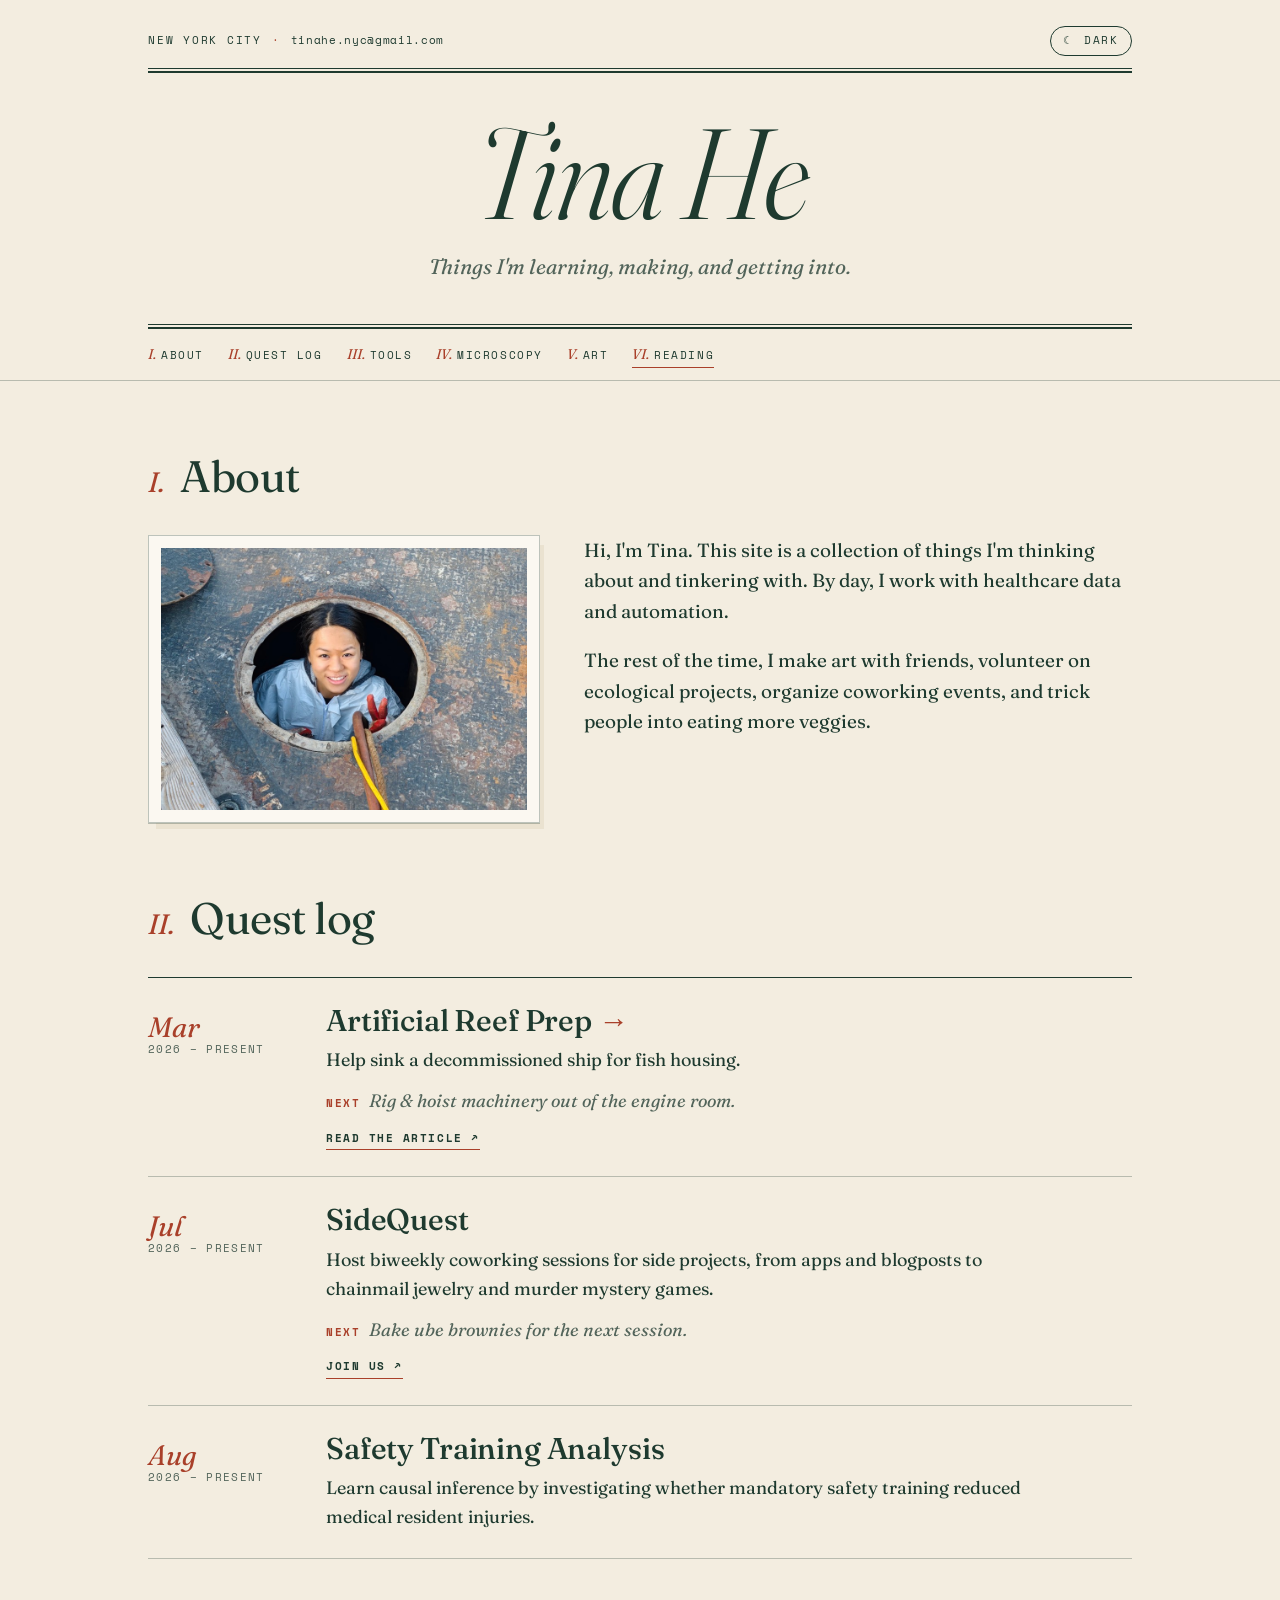
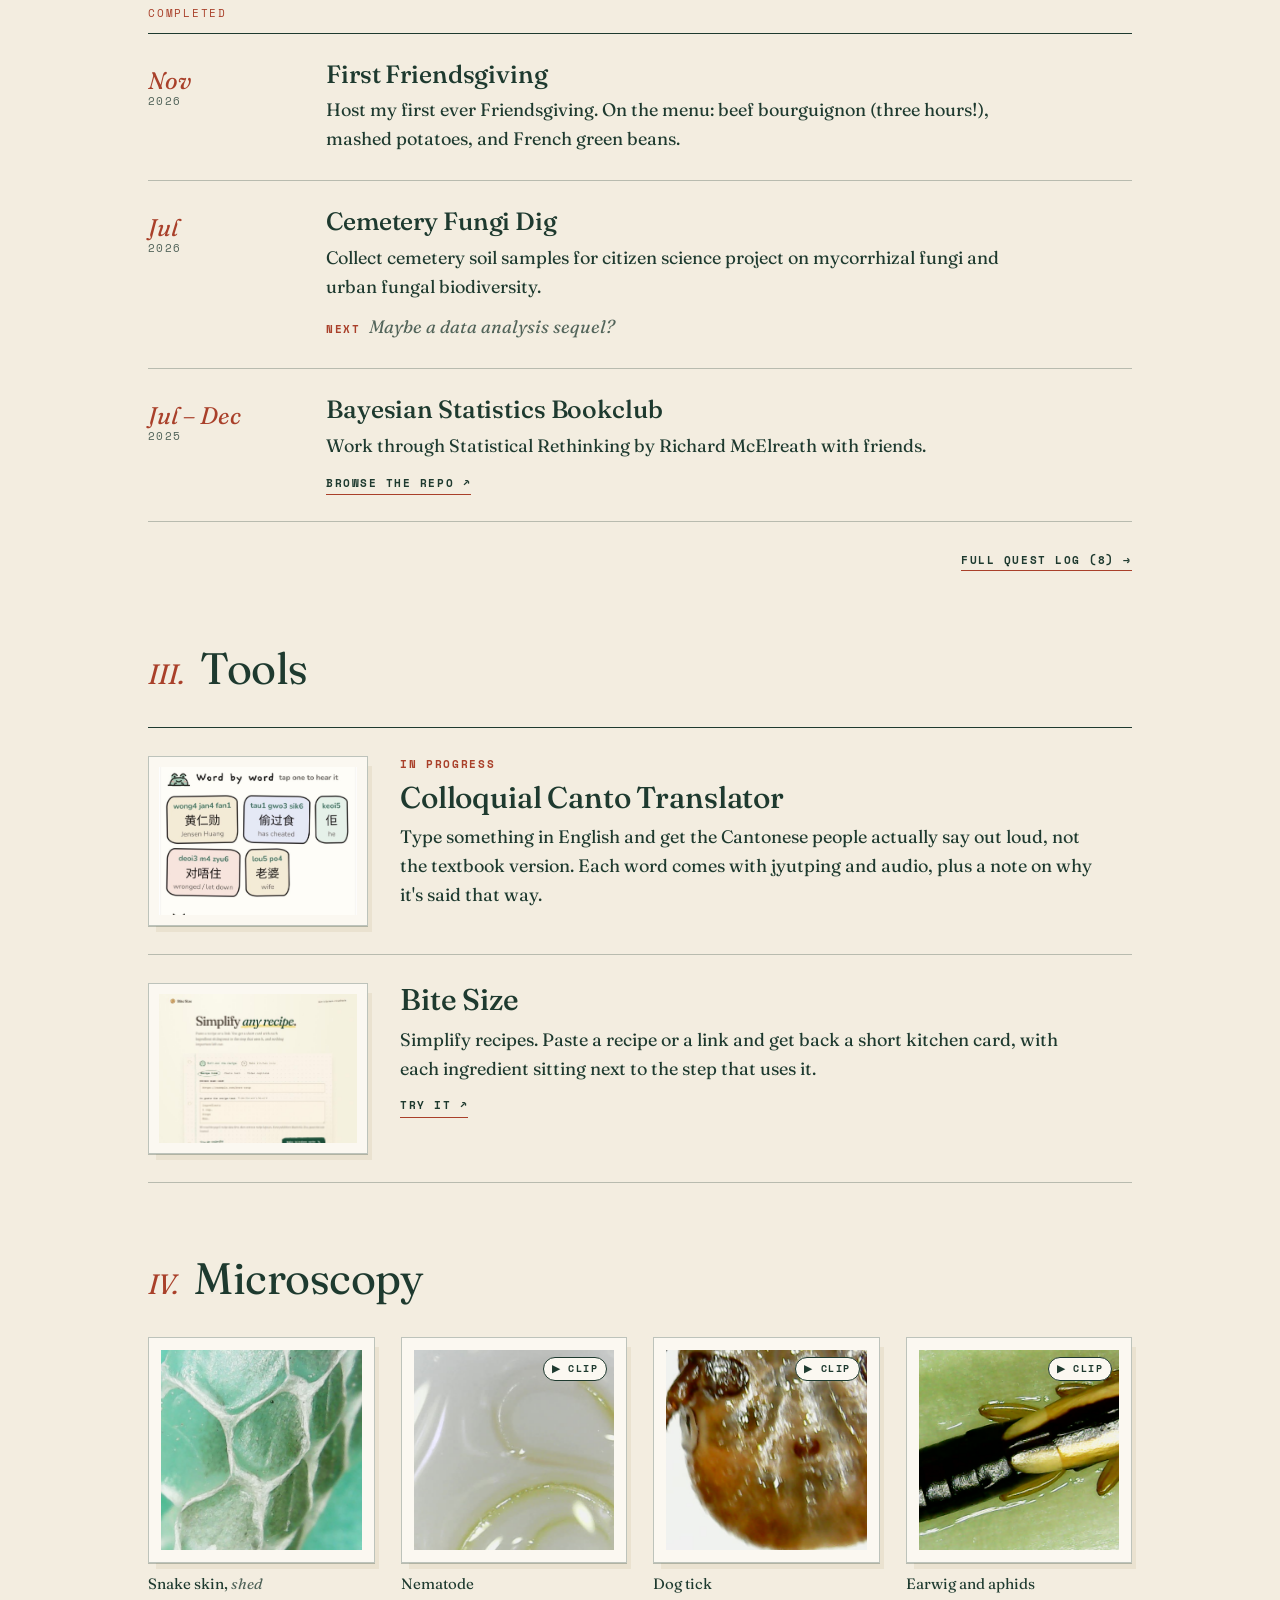
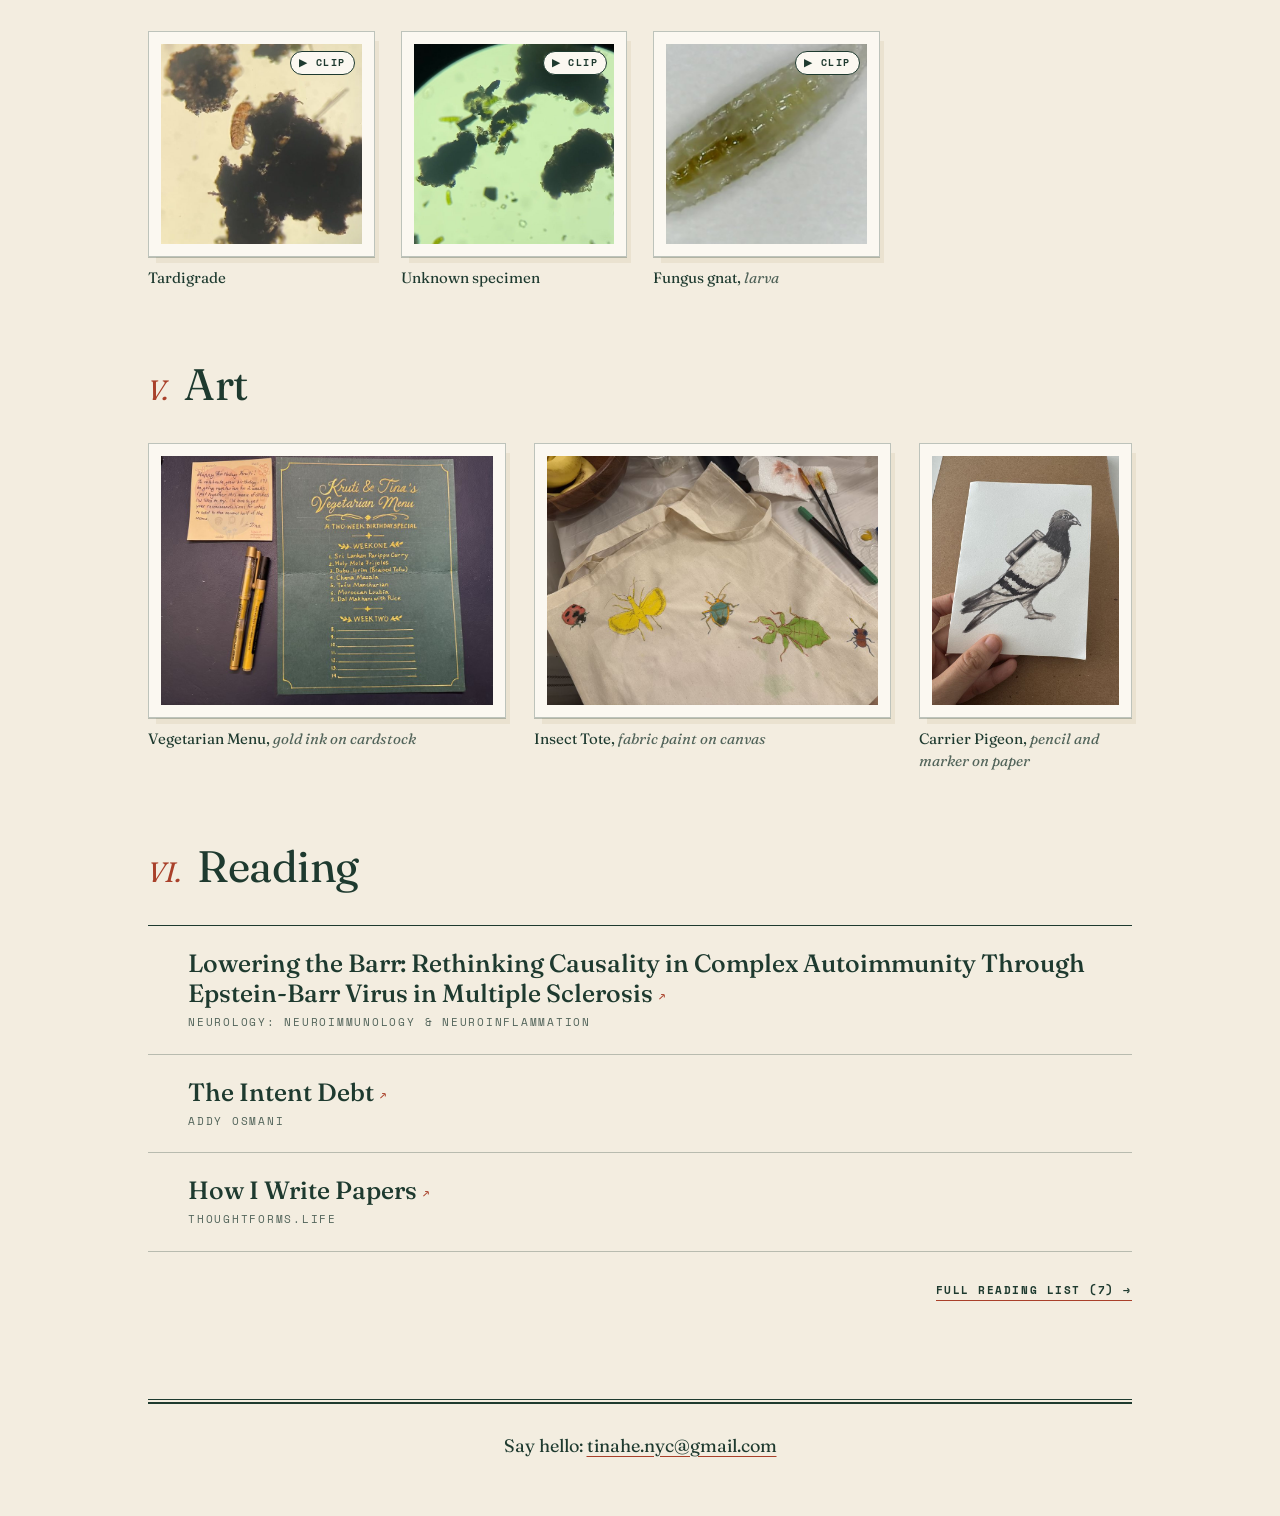
==== commit 4ac9fc5f: "Add six reads, cap Reading at three, trim the footer - Reading: six new links below the Epstein-Barr" ====
--- a/index.html
+++ b/index.html
@@ -75,7 +75,6 @@
   <footer>
     <hr class="double">
     <p class="hello">Say hello: <a href="mailto:tinahe.nyc@gmail.com">tinahe.nyc@gmail.com</a></p>
-    <p>Made by hand in New York. Updated whenever.<span class="orn" aria-hidden="true">❦</span></p>
   </footer>
 </main>
 
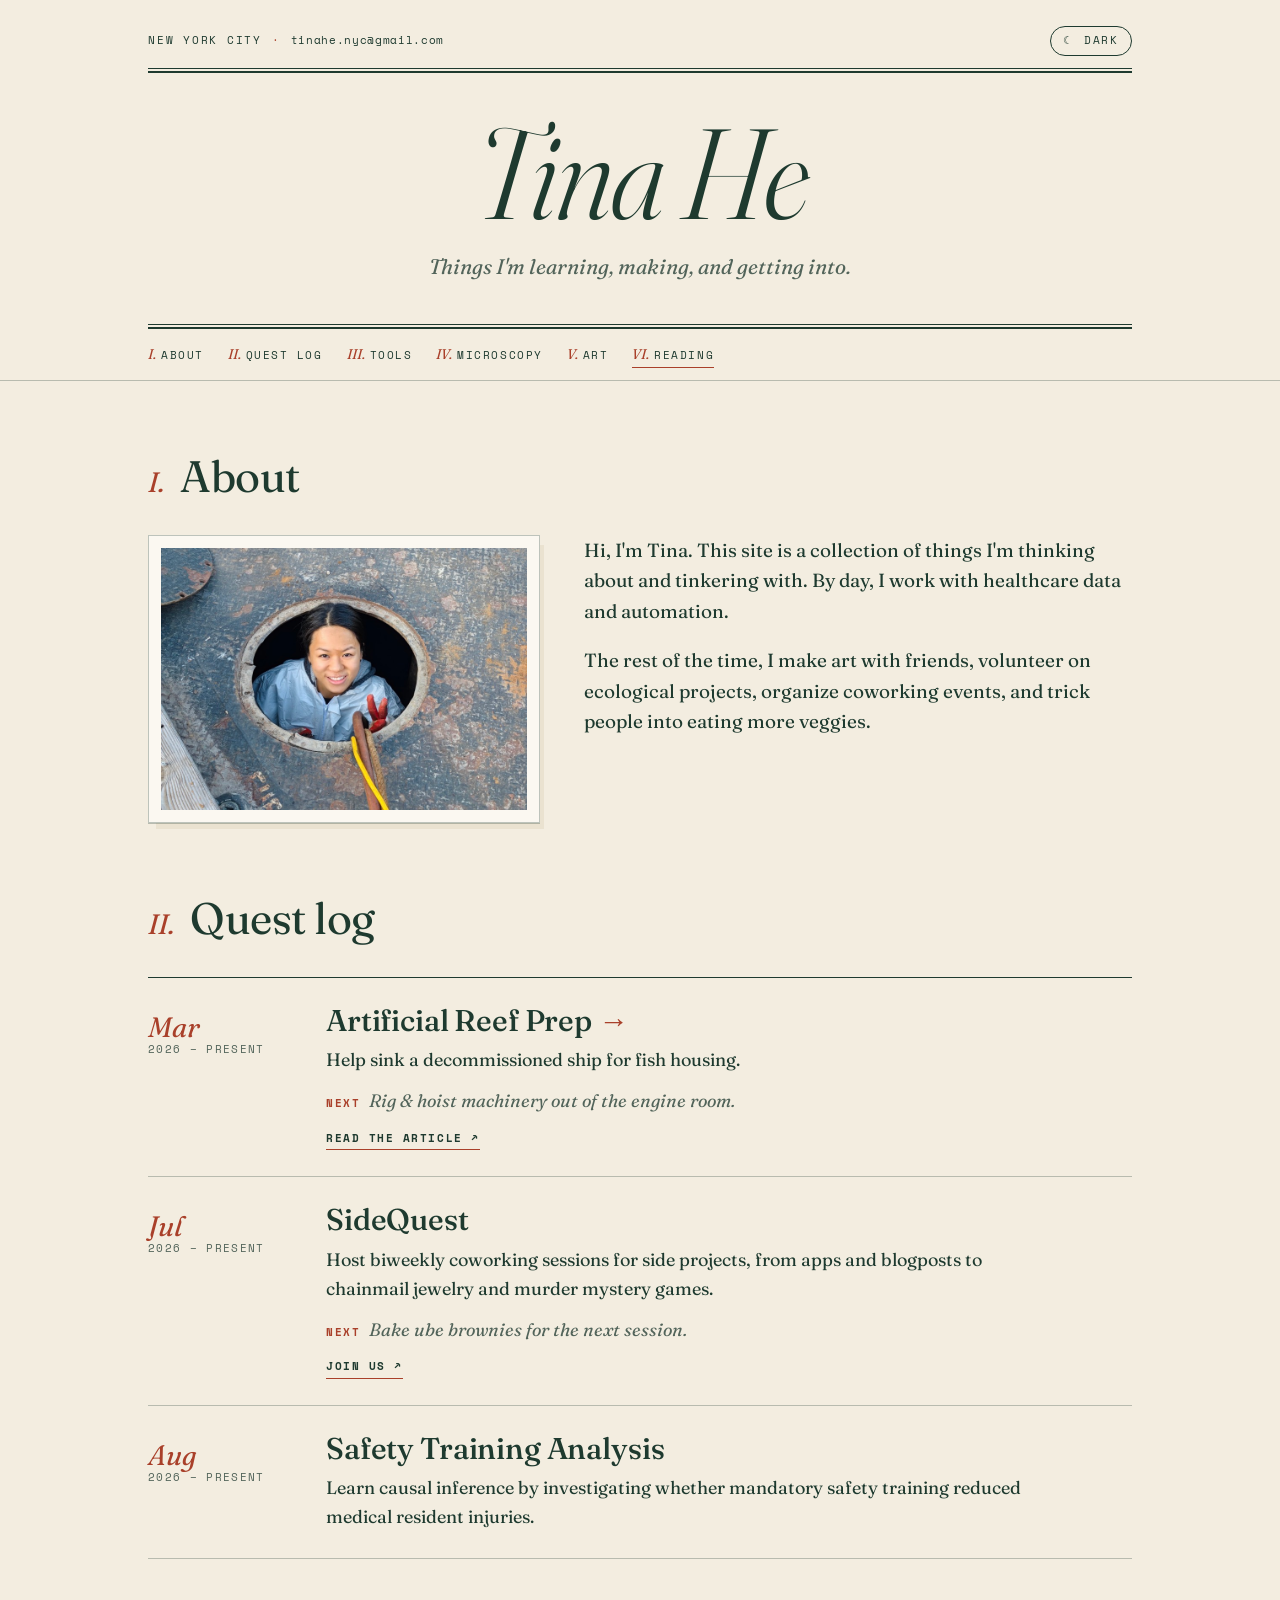
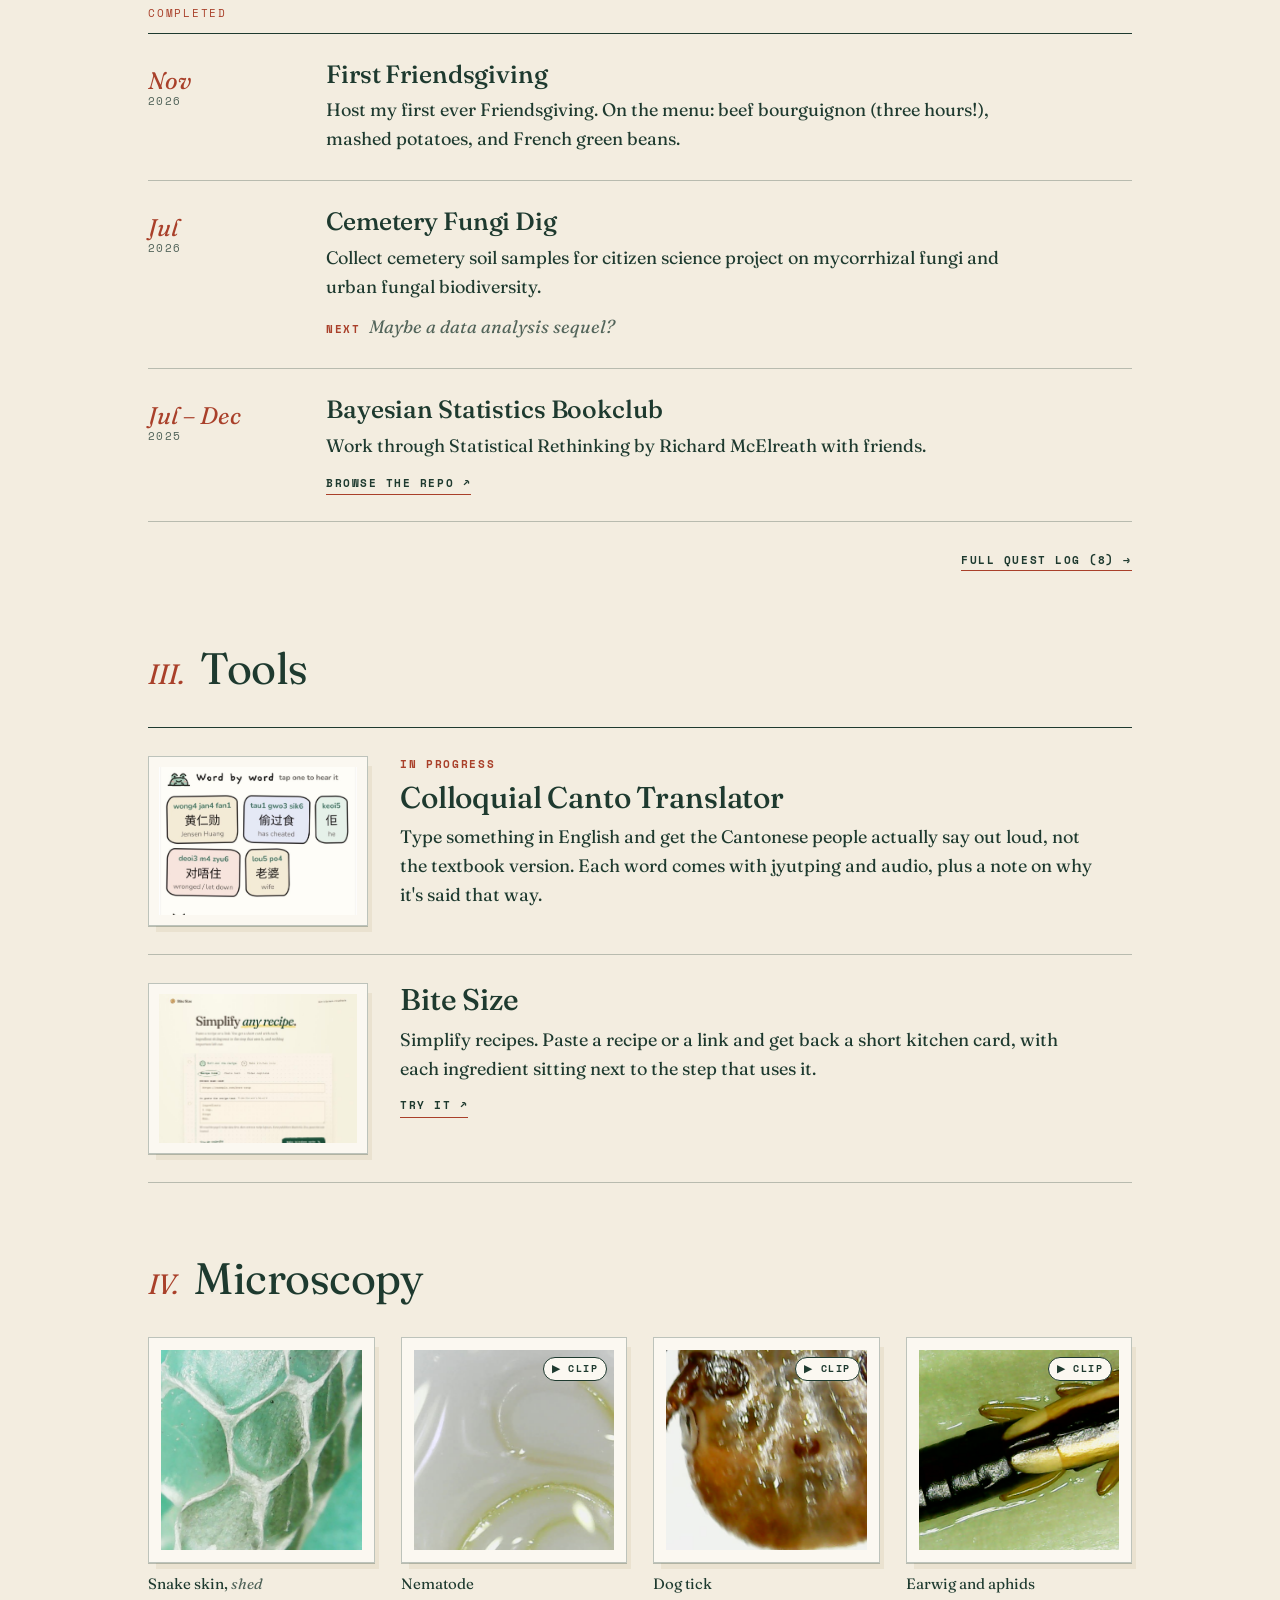
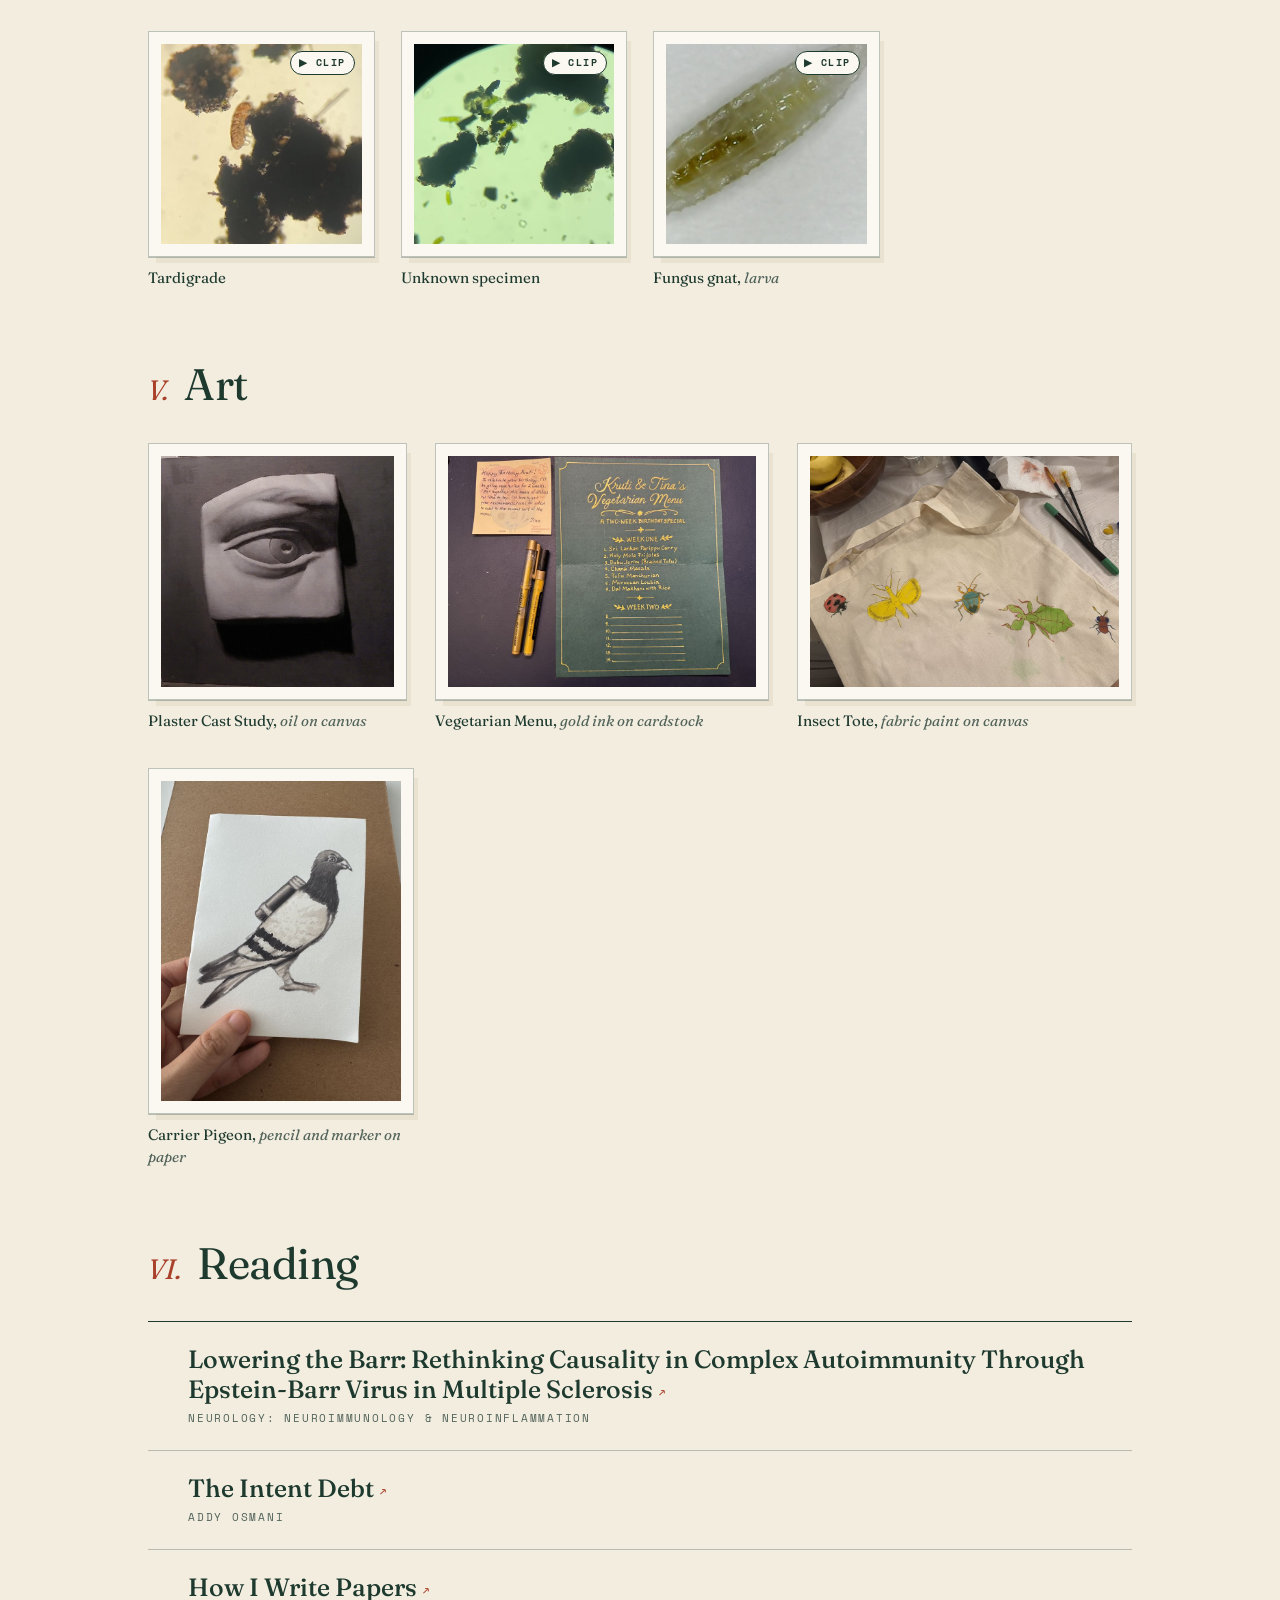
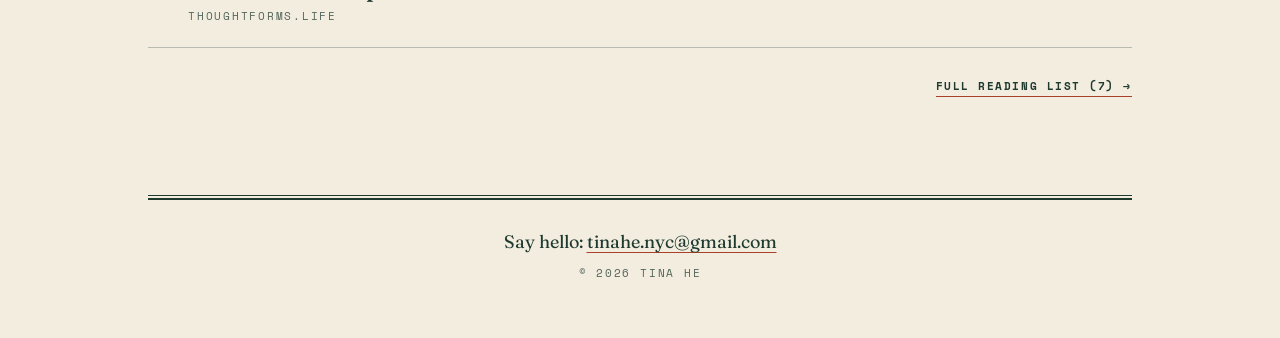
==== commit 59d037b4: "Add Plaster Cast Study to Art and a year to the footer - Art: Plaster Cast Study (oil on canvas), fi" ====
--- a/index.html
+++ b/index.html
@@ -75,6 +75,7 @@
   <footer>
     <hr class="double">
     <p class="hello">Say hello: <a href="mailto:tinahe.nyc@gmail.com">tinahe.nyc@gmail.com</a></p>
+    <p class="year">© 2026 Tina He</p>
   </footer>
 </main>
 
--- a/style.css
+++ b/style.css
@@ -182,6 +182,7 @@
 footer .hello a{text-decoration-color:var(--rubric);text-underline-offset:4px}
 footer .hello a:hover{color:var(--rubric)}
 footer .hello + p{margin-top:8px}
+footer .year{margin-top:14px;font-family:var(--mono);font-style:normal;font-size:11px;letter-spacing:.16em;text-transform:uppercase}
 footer .orn{display:block;color:var(--rubric);font-size:20px;margin-top:6px;font-style:normal}
 
 /* lightbox */
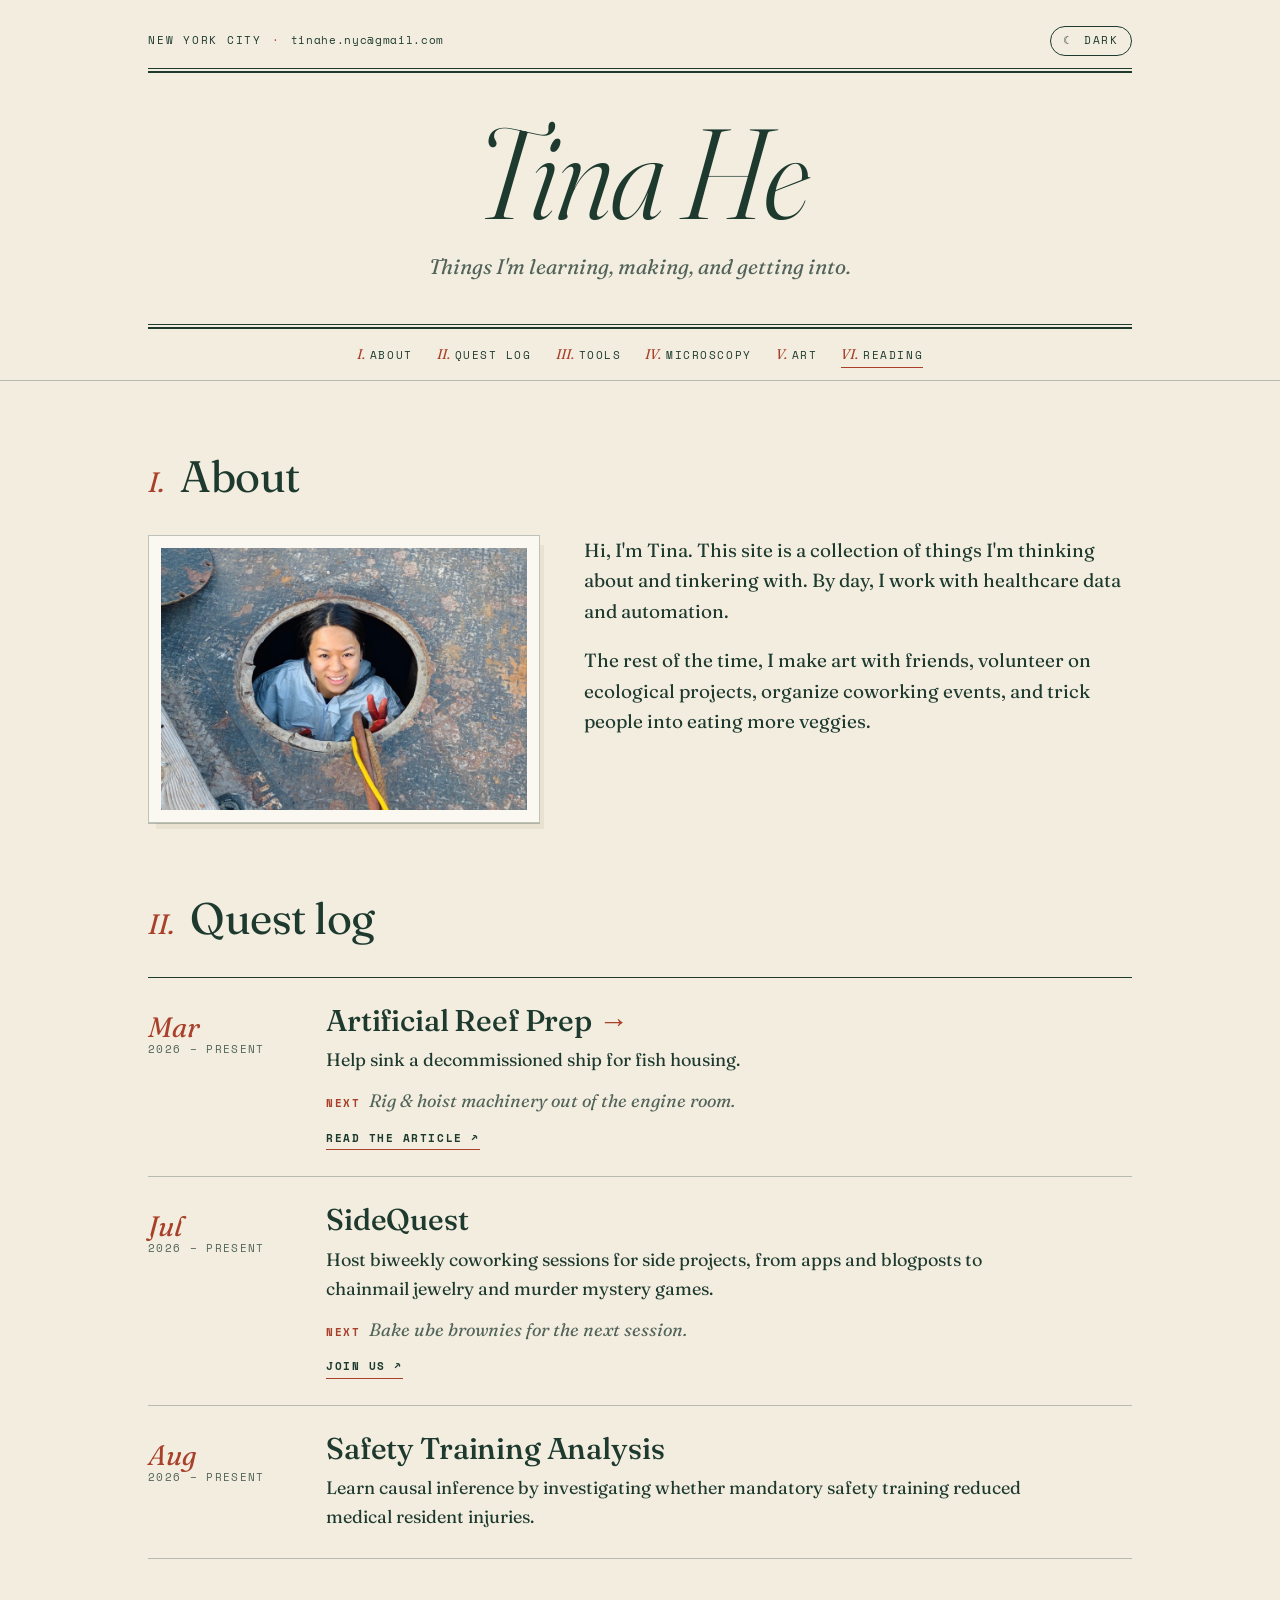
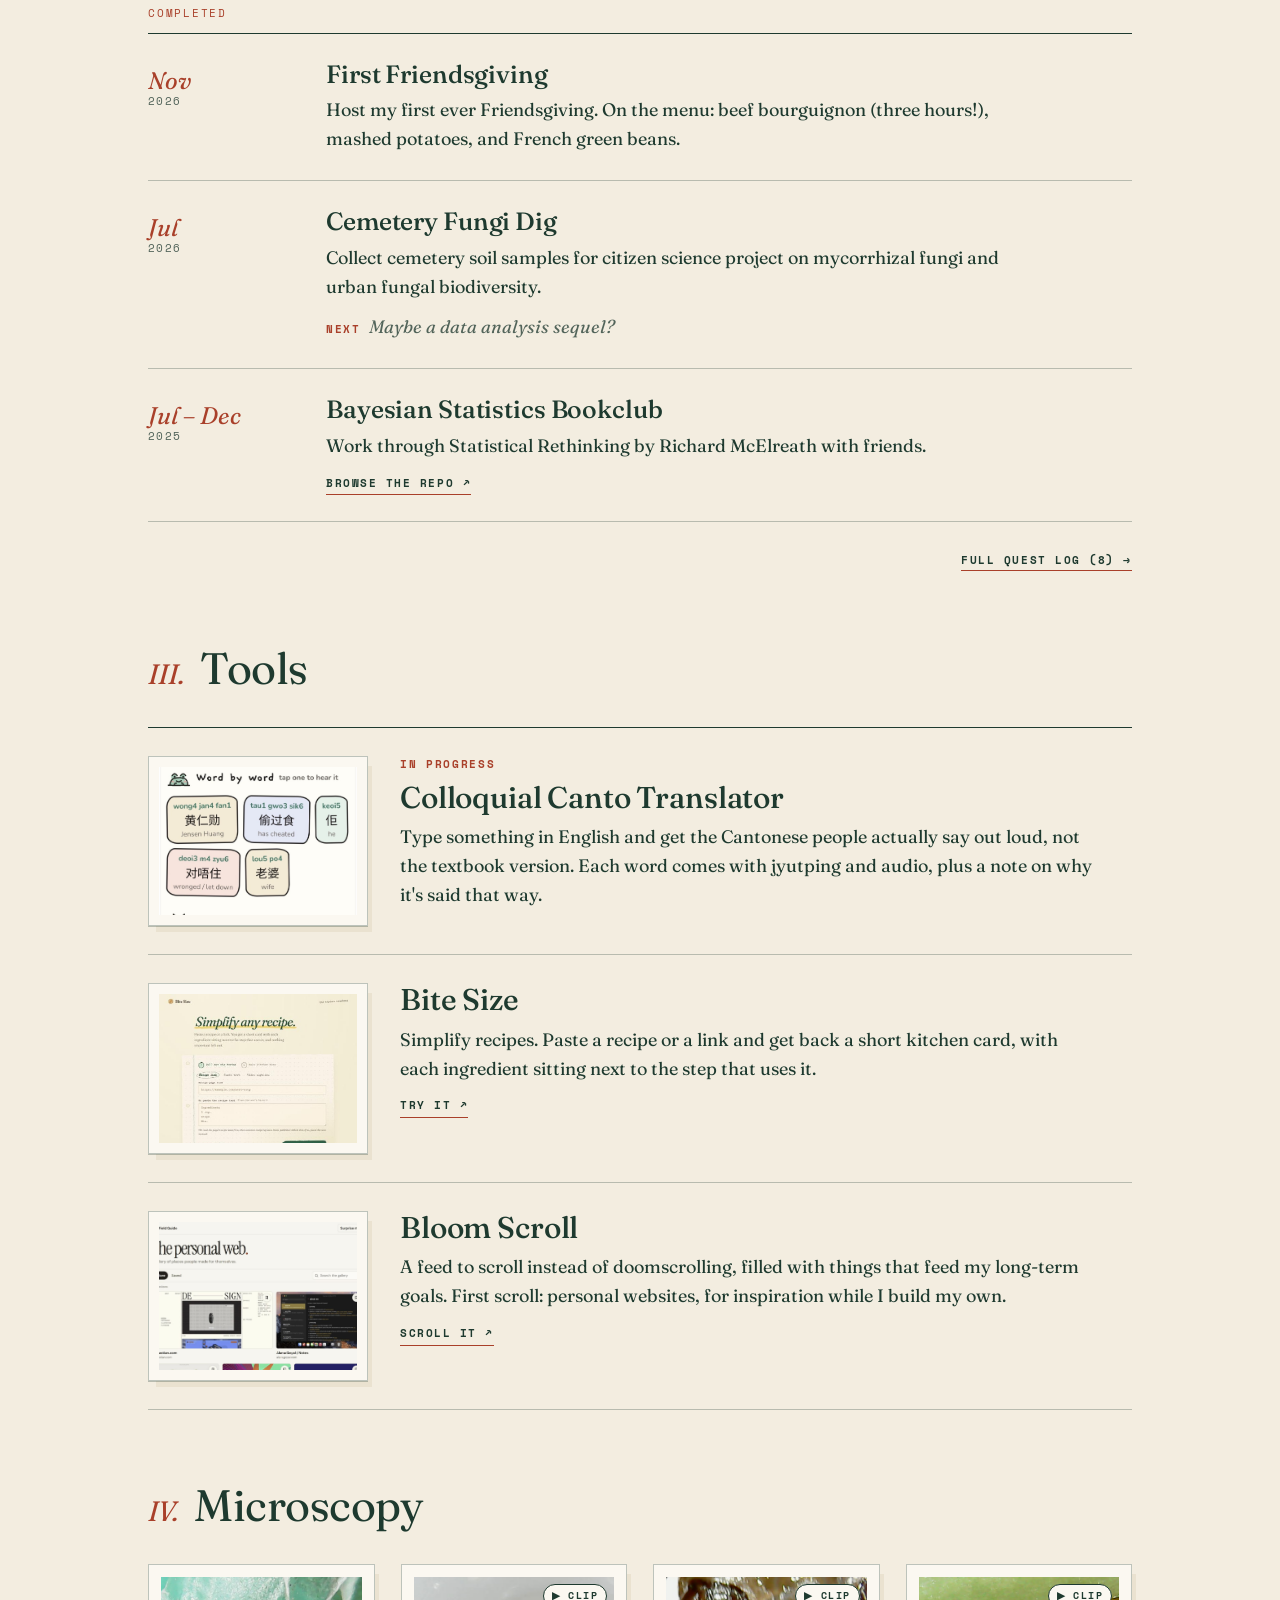
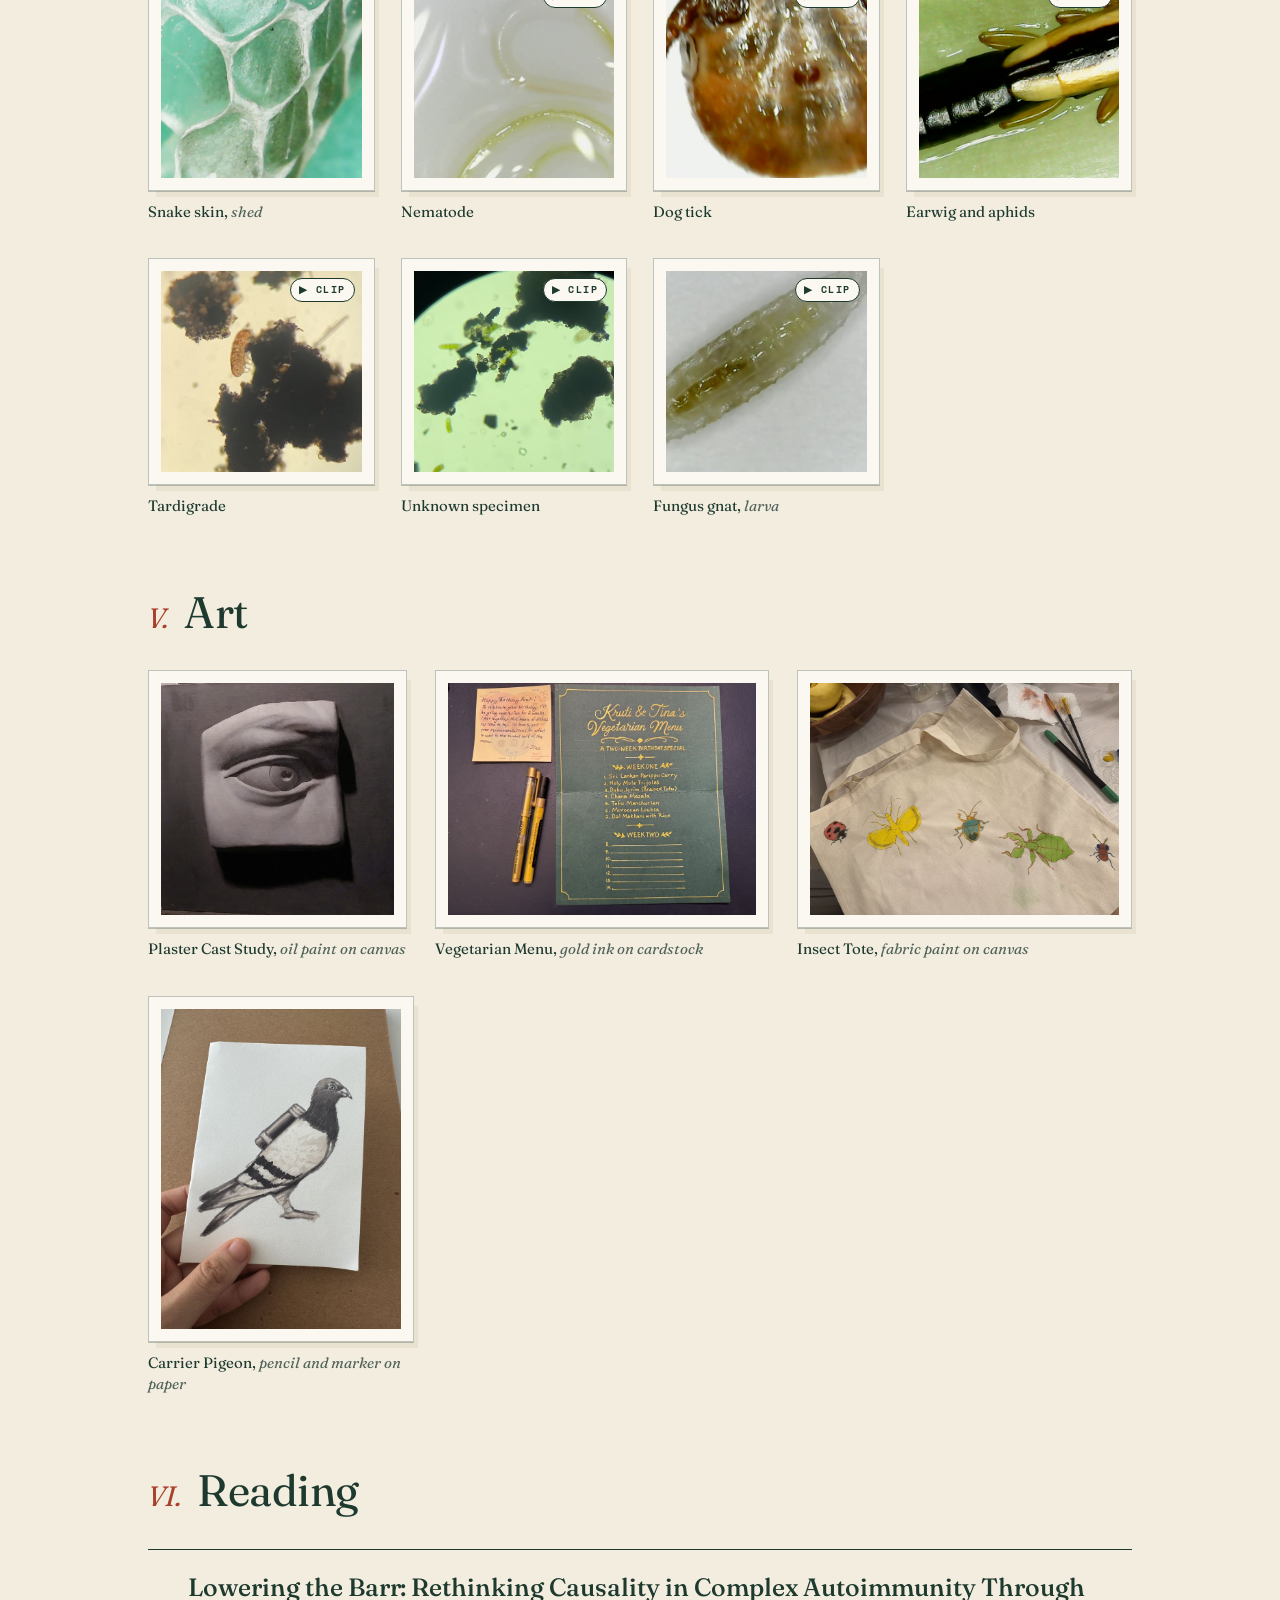
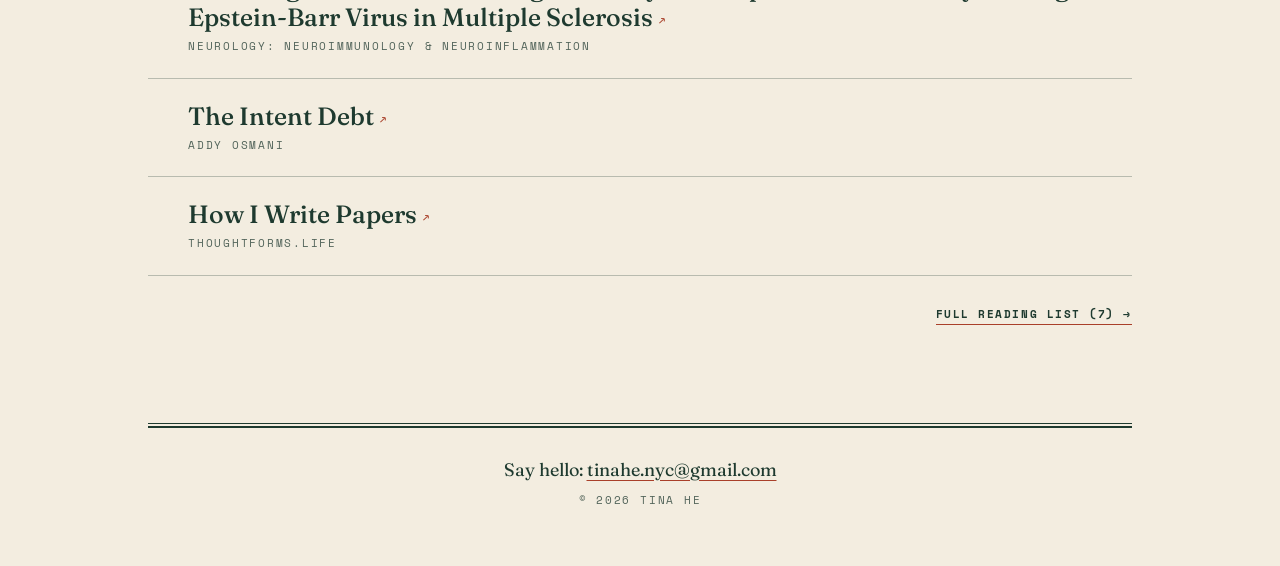
==== commit 76b9da71: "Center the section bar and link each section to its page - The bar is centered on wide screens and s" ====
--- a/index.html
+++ b/index.html
@@ -25,12 +25,12 @@
 
 <nav class="contents" aria-label="Sections">
   <div class="wrap">
-    <a href="#about"><i>I.</i>About</a>
-    <a href="#quests"><i>II.</i>Quest log</a>
-    <a href="#tools"><i>III.</i>Tools</a>
-    <a href="#microscopy"><i>IV.</i>Microscopy</a>
-    <a href="#art"><i>V.</i>Art</a>
-    <a href="#reading"><i>VI.</i>Reading</a>
+    <a href="#about" data-sec="about"><i>I.</i>About</a>
+    <a href="quests.html" data-sec="quests"><i>II.</i>Quest log</a>
+    <a href="tools.html" data-sec="tools"><i>III.</i>Tools</a>
+    <a href="microscopy.html" data-sec="microscopy"><i>IV.</i>Microscopy</a>
+    <a href="art.html" data-sec="art"><i>V.</i>Art</a>
+    <a href="reading.html" data-sec="reading"><i>VI.</i>Reading</a>
   </div>
 </nav>
 
--- a/style.css
+++ b/style.css
@@ -52,6 +52,9 @@
 .contents a{font-family:var(--mono);font-size:11px;letter-spacing:.14em;text-transform:uppercase;text-decoration:none;padding:2px 0;border-bottom:1.5px solid transparent}
 .contents a i{font-family:var(--serif);font-style:italic;letter-spacing:0;text-transform:none;font-size:14px;color:var(--rubric);margin-right:5px}
 .contents a:hover,.contents a.here{border-bottom-color:var(--rubric)}
+/* centered on wide screens; on phones it starts at the left and scrolls sideways */
+.contents .wrap{justify-content:center}
+@media (max-width:720px){.contents .wrap{justify-content:flex-start}}
 
 /* ---------- sections ---------- */
 section.part{padding:72px 0 0}
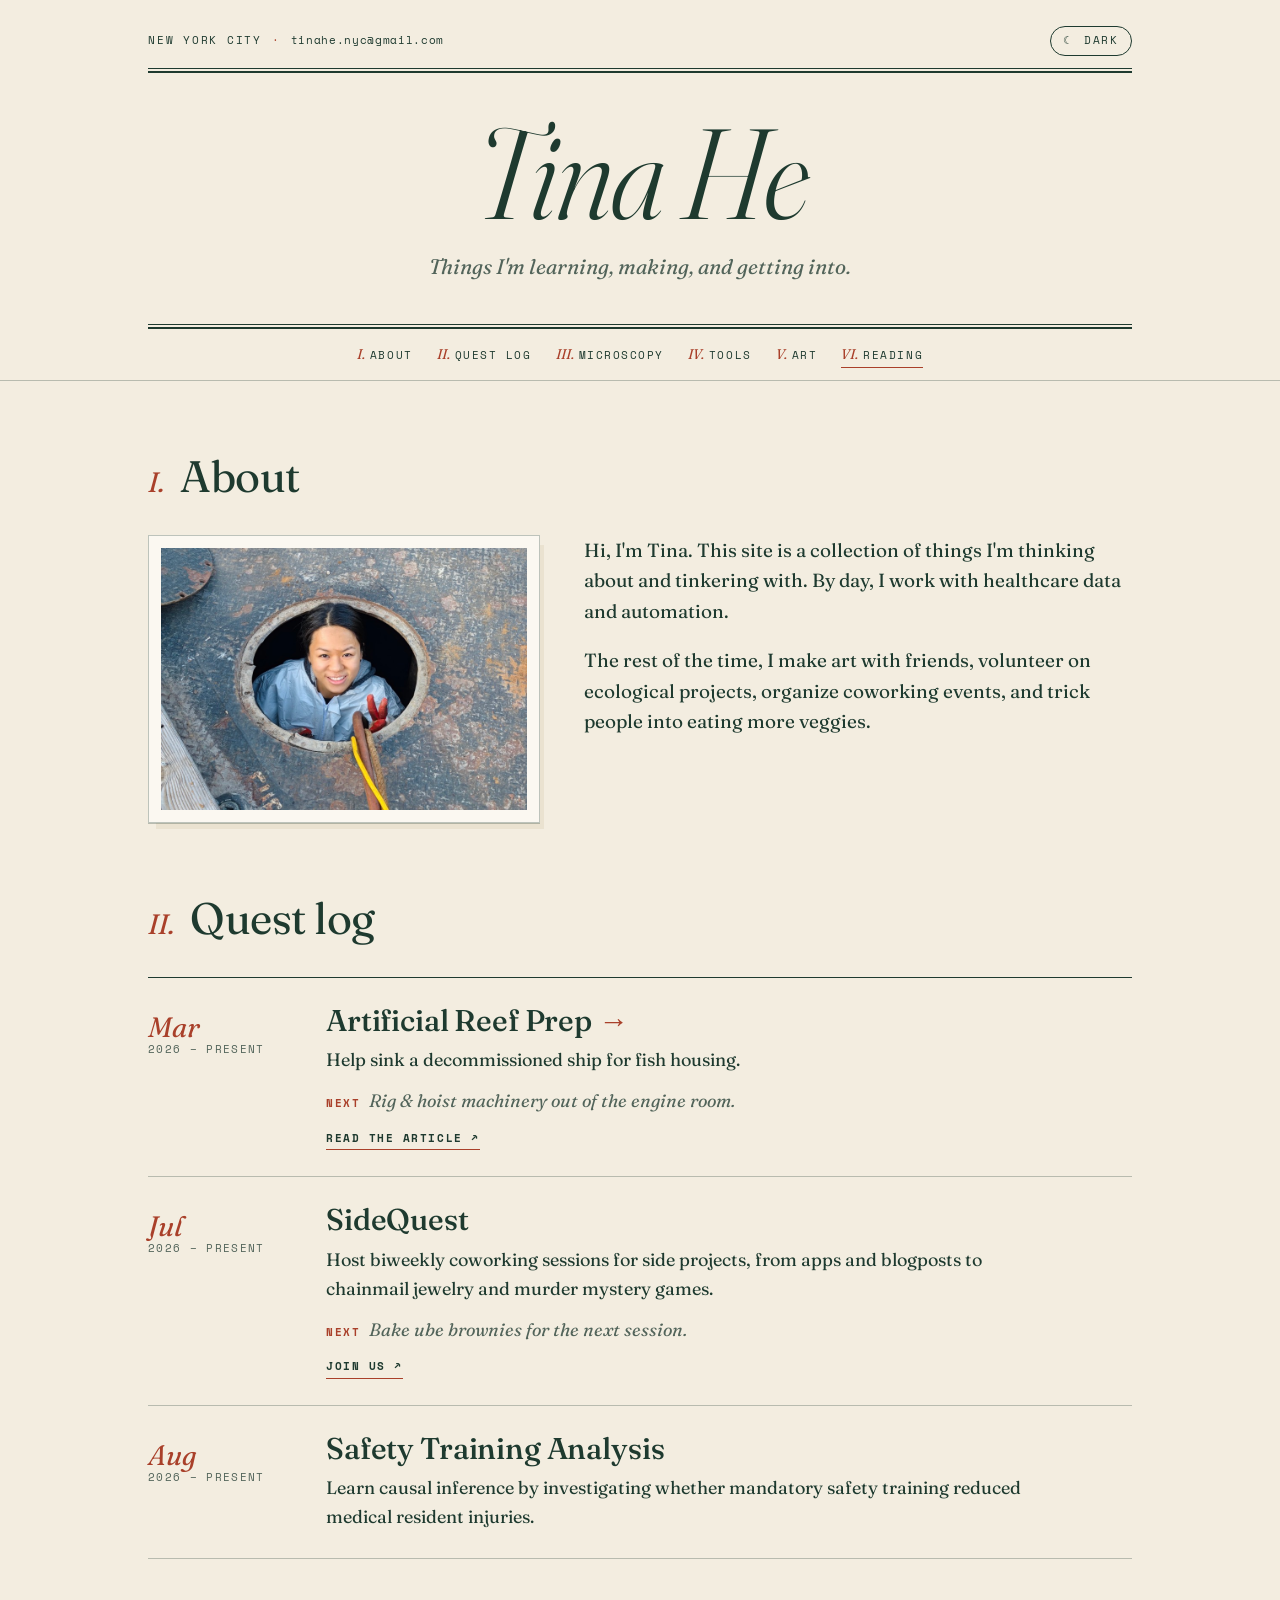
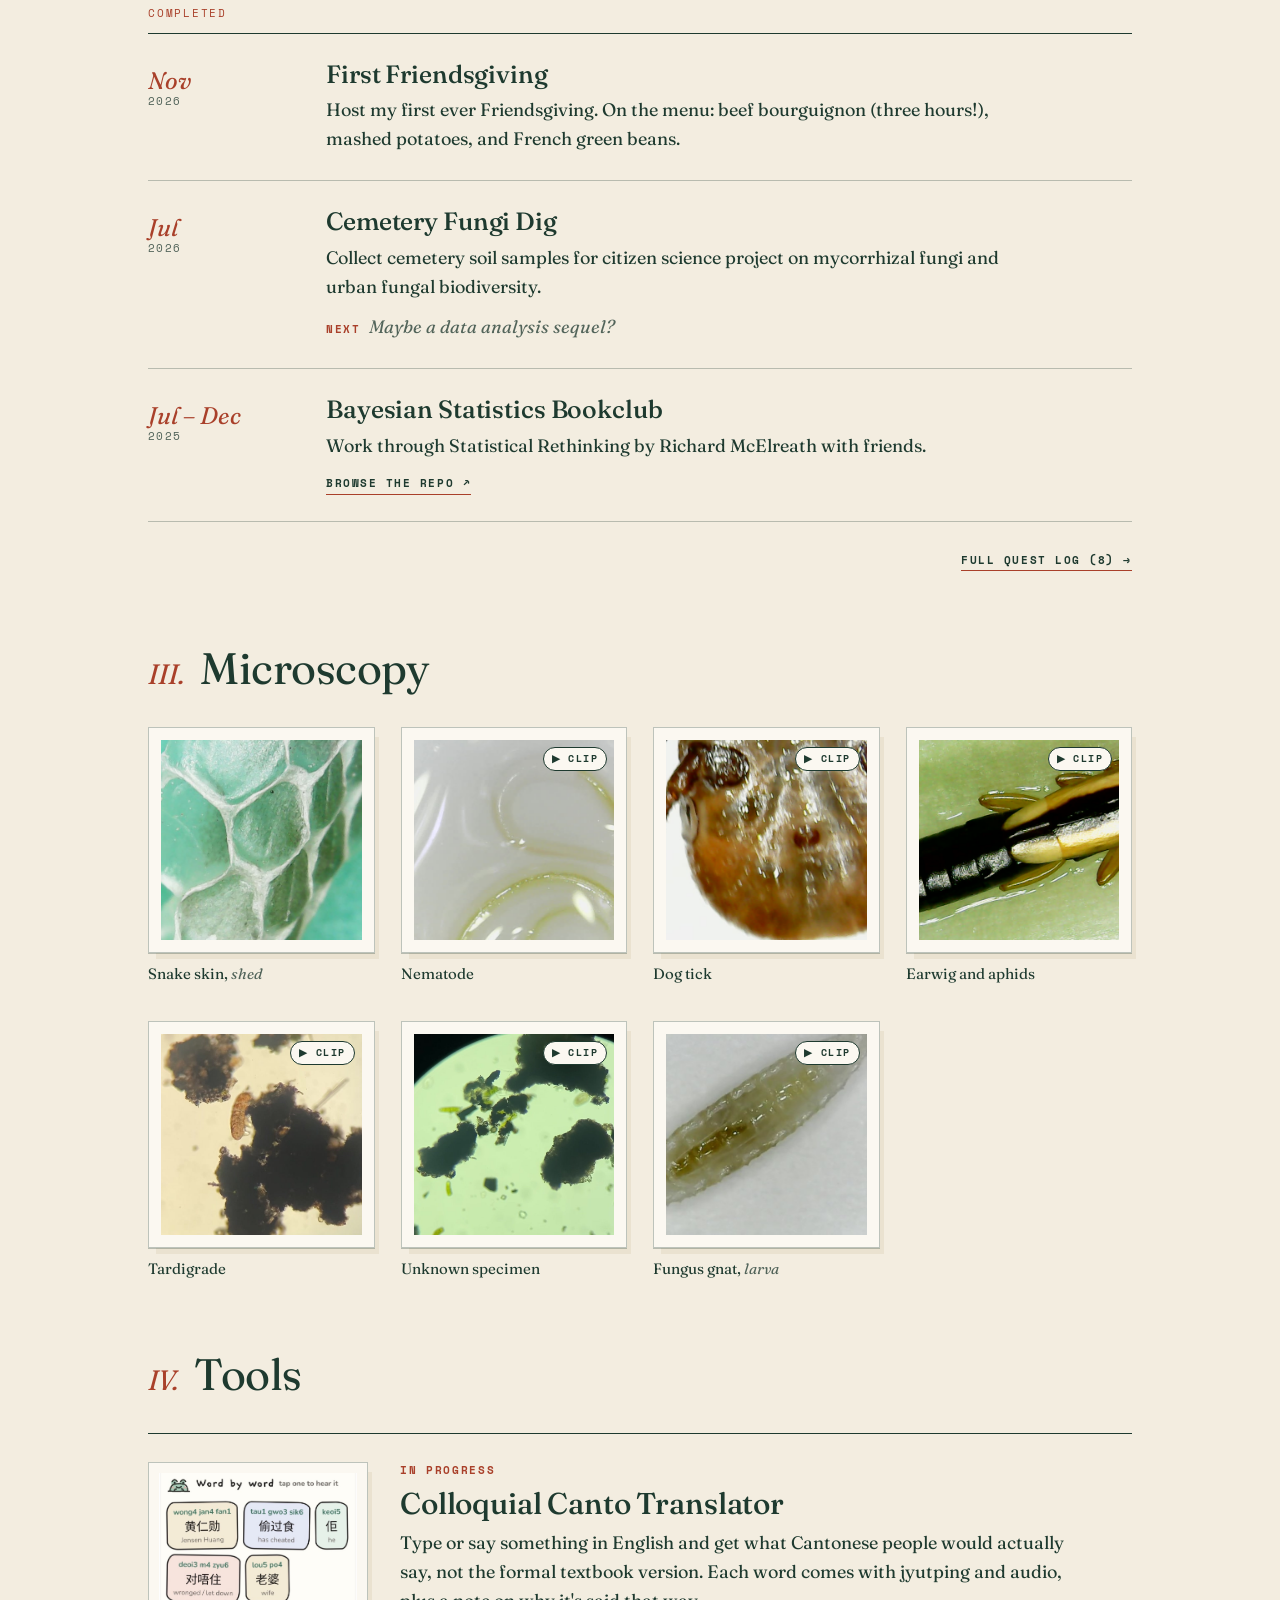
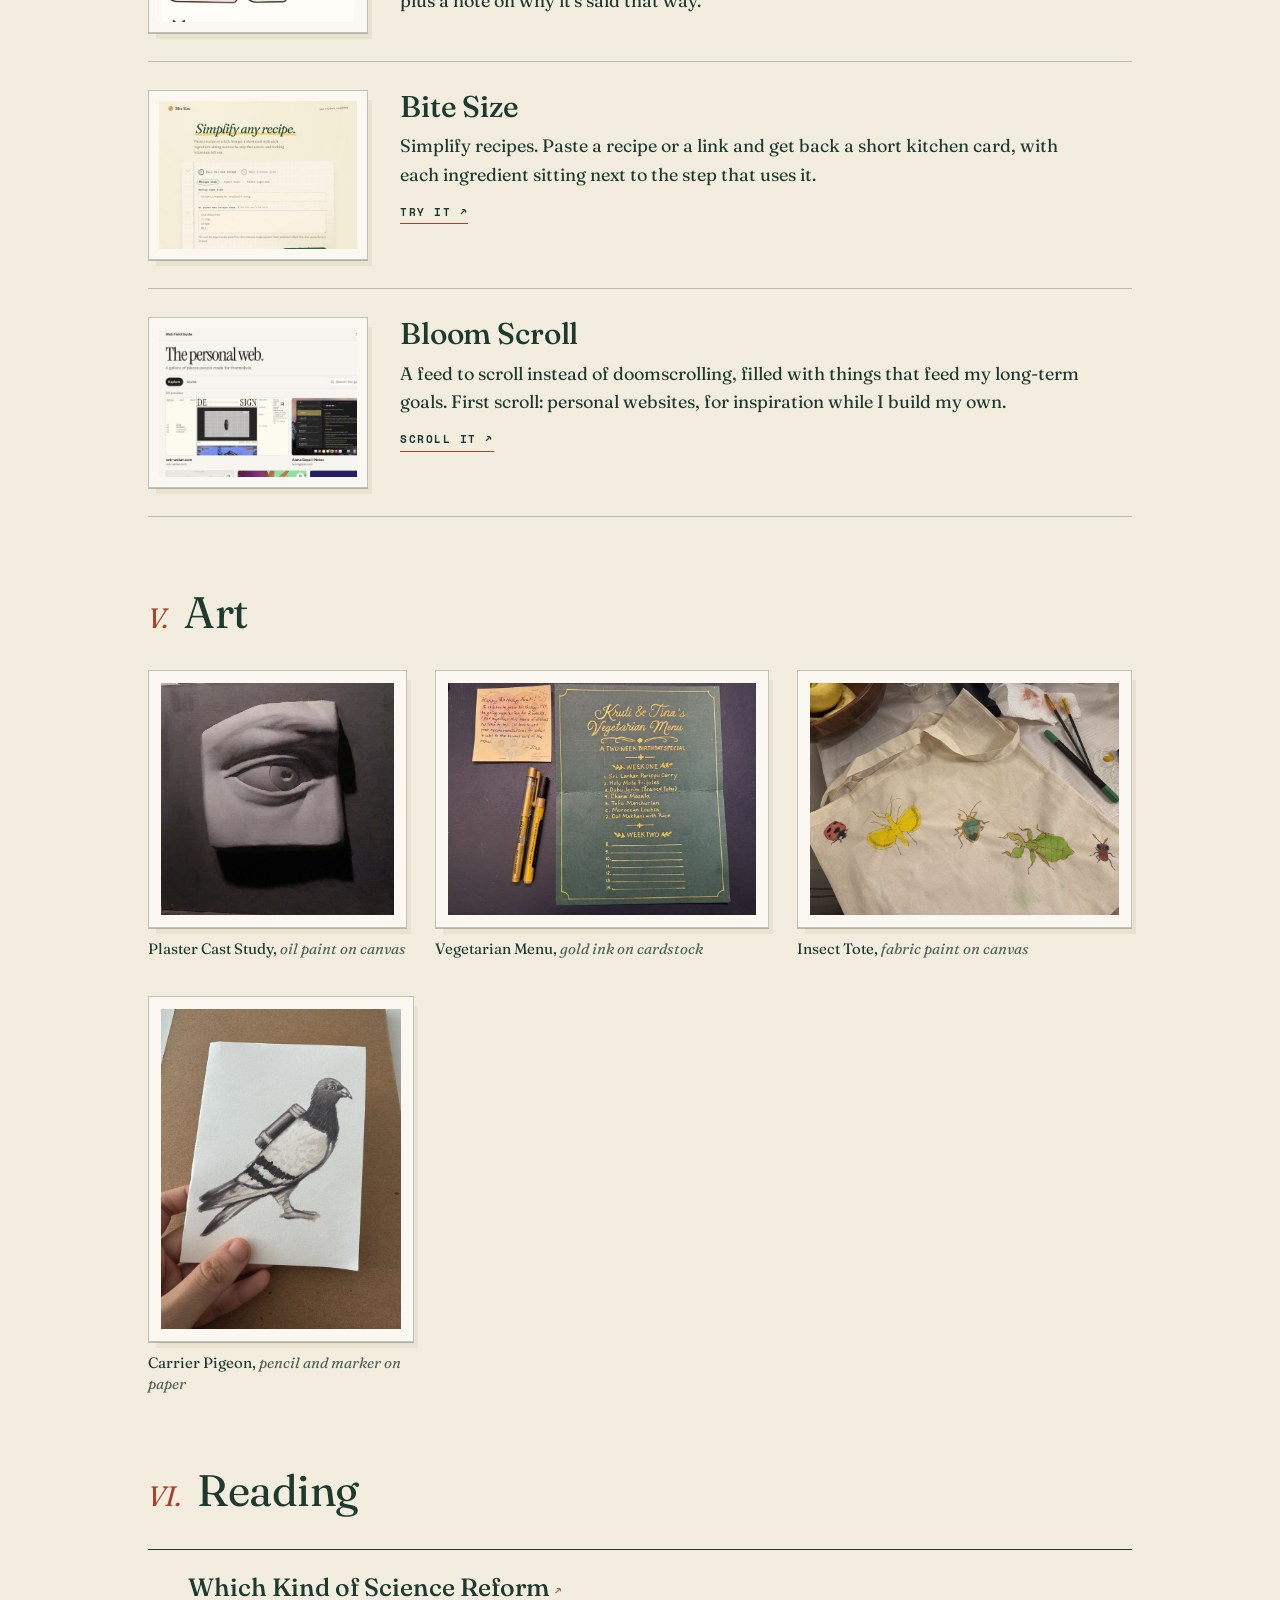
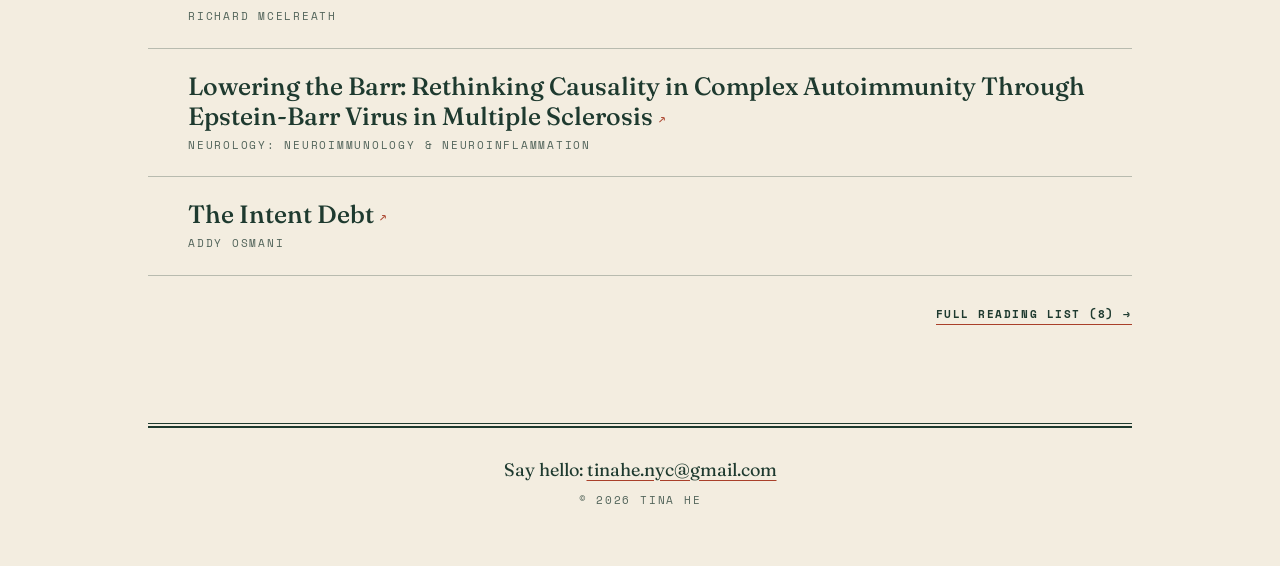
==== commit cccf809e: "Put Microscopy before Tools and mark Bumbition as read Co-Authored-By: Claude Opus 5.5 <noreply@anth" ====
--- a/index.html
+++ b/index.html
@@ -27,8 +27,8 @@
   <div class="wrap">
     <a href="#about" data-sec="about"><i>I.</i>About</a>
     <a href="quests.html" data-sec="quests"><i>II.</i>Quest log</a>
-    <a href="tools.html" data-sec="tools"><i>III.</i>Tools</a>
-    <a href="microscopy.html" data-sec="microscopy"><i>IV.</i>Microscopy</a>
+    <a href="microscopy.html" data-sec="microscopy"><i>III.</i>Microscopy</a>
+    <a href="tools.html" data-sec="tools"><i>IV.</i>Tools</a>
     <a href="art.html" data-sec="art"><i>V.</i>Art</a>
     <a href="reading.html" data-sec="reading"><i>VI.</i>Reading</a>
   </div>
@@ -52,14 +52,14 @@
     <div class="entries" id="quests-list"></div>
   </section>
 
-  <section class="part" id="tools">
-    <div class="phead"><span class="num">III.</span><h2>Tools</h2></div>
-    <div class="tools" id="tools-list"></div>
+  <section class="part" id="microscopy">
+    <div class="phead"><span class="num">III.</span><h2>Microscopy</h2></div>
+    <div class="scope" id="scope"></div>
   </section>
 
-  <section class="part" id="microscopy">
-    <div class="phead"><span class="num">IV.</span><h2>Microscopy</h2></div>
-    <div class="scope" id="scope"></div>
+  <section class="part" id="tools">
+    <div class="phead"><span class="num">IV.</span><h2>Tools</h2></div>
+    <div class="tools" id="tools-list"></div>
   </section>
 
   <section class="part" id="art">
--- a/style.css
+++ b/style.css
@@ -126,7 +126,7 @@
 .tools{border-top:1px solid var(--rule-strong)}
 .tool{display:grid;grid-template-columns:220px minmax(0,1fr);gap:32px;padding:28px 0;border-bottom:1px solid var(--rule);align-items:start}
 .tool .frame{padding:10px}
-.tool .frame img{aspect-ratio:4/3;object-fit:cover;object-position:top}
+.tool .frame img{aspect-ratio:4/3;object-fit:cover;object-position:left top}
 .tool h3{font-weight:500;font-size:clamp(23px,2.7vw,30px);line-height:1.15;margin:0 0 8px;letter-spacing:-.005em}
 .tool p{margin:0;max-width:58ch}
 .tool .wip{font-size:10.5px;font-weight:700;letter-spacing:.16em;text-transform:uppercase;color:var(--rubric);margin:0 0 8px}
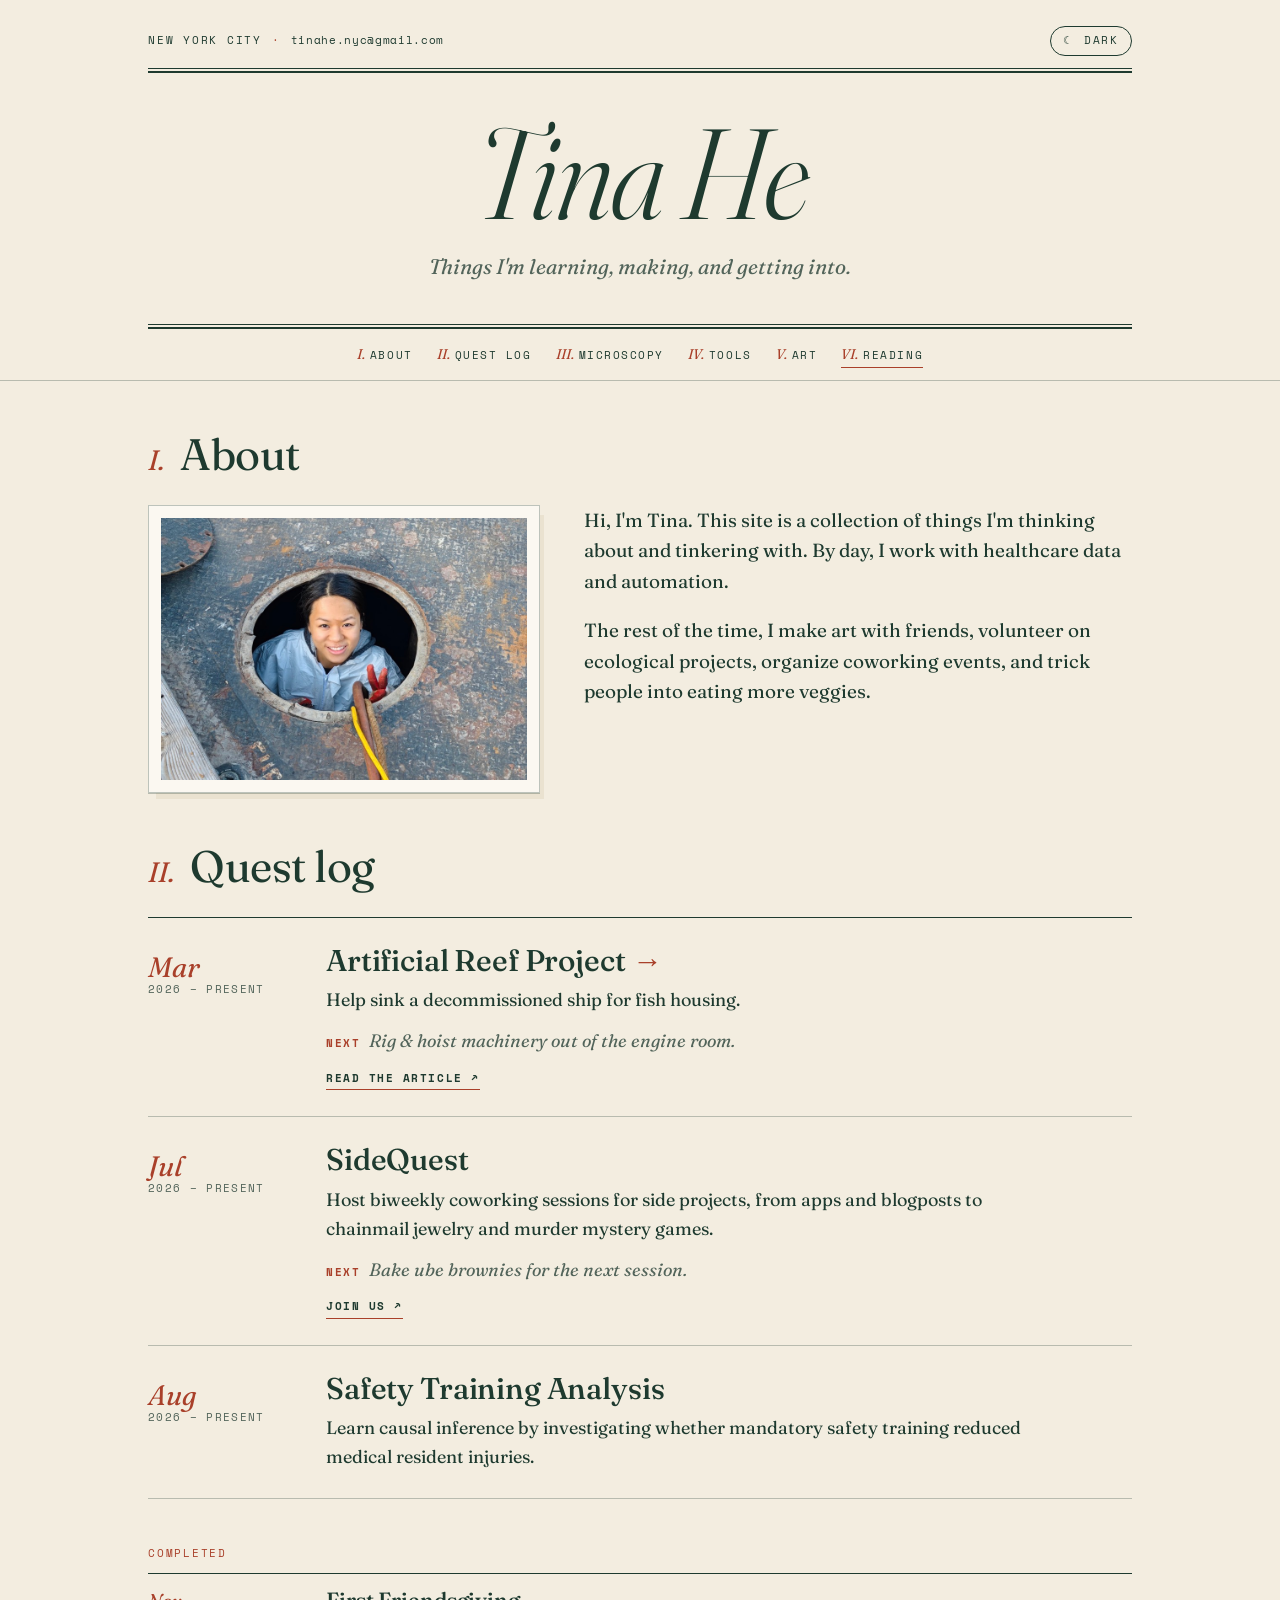
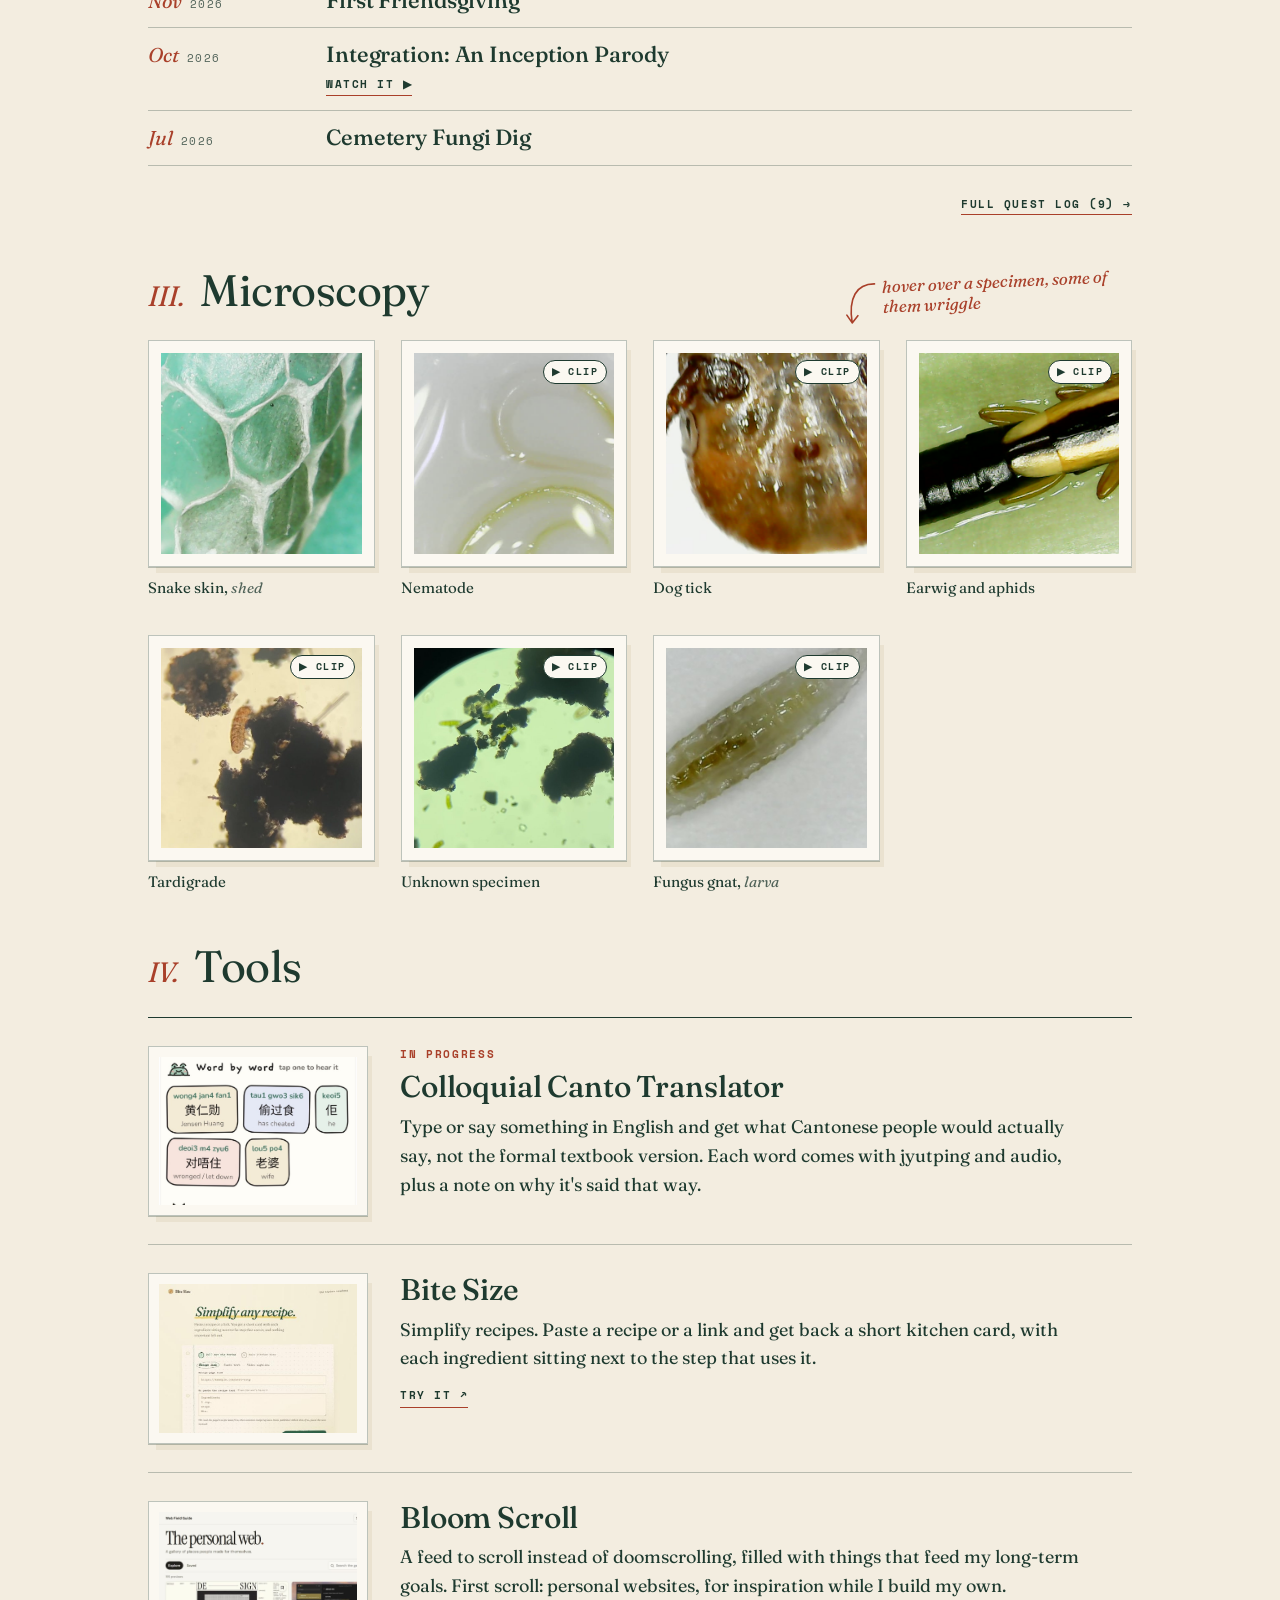
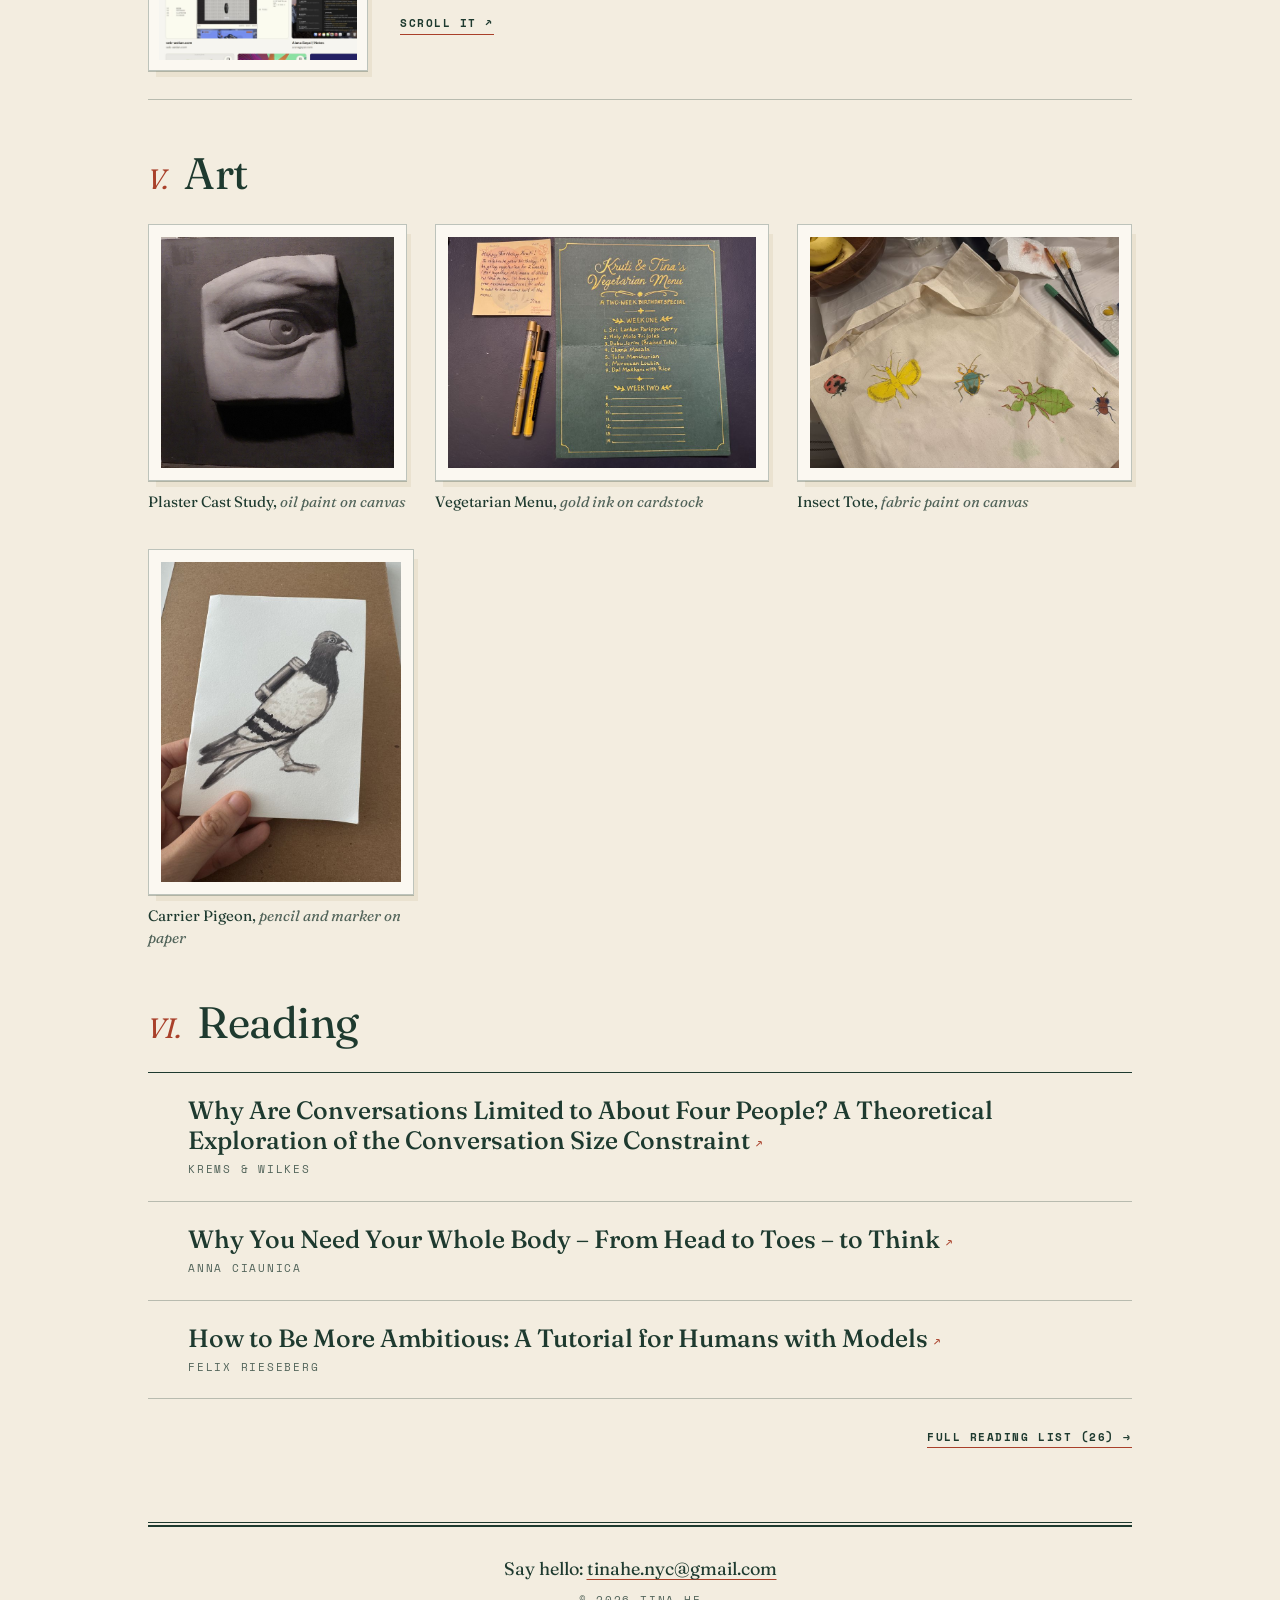
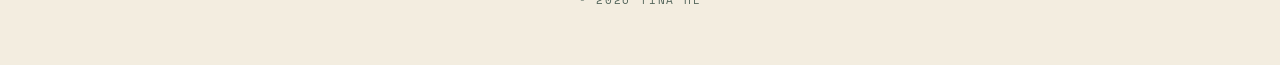
==== commit 14c87d98: "Add small signs of life: hover clips, a specimen loupe, section reveals and a margin note Specimen c" ====
--- a/index.html
+++ b/index.html
@@ -53,7 +53,8 @@
   </section>
 
   <section class="part" id="microscopy">
-    <div class="phead"><span class="num">III.</span><h2>Microscopy</h2></div>
+    <div class="phead"><span class="num">III.</span><h2>Microscopy</h2>
+      <span class="mnote"><svg viewBox="0 0 36 48" aria-hidden="true"><path d="M33 7 C 15 6, 6 20, 9 45 M9 45 l-5 -8 M9 45 l6 -7"/></svg>hover over a specimen, some of them wriggle</span></div>
     <div class="scope" id="scope"></div>
   </section>
 
--- a/style.css
+++ b/style.css
@@ -57,8 +57,9 @@
 @media (max-width:720px){.contents .wrap{justify-content:flex-start}}
 
 /* ---------- sections ---------- */
-section.part{padding:72px 0 0}
-.phead{display:flex;align-items:baseline;gap:16px;margin-bottom:30px}
+section.part{padding:50px 0 0}
+@media (max-width:640px){section.part{padding-top:42px}}
+.phead{display:flex;align-items:baseline;gap:16px;margin-bottom:22px}
 .phead .num{font-style:italic;font-size:28px;color:var(--rubric)}
 .phead h2{font-weight:400;font-size:clamp(30px,4vw,44px);line-height:1.05;margin:0;letter-spacing:-.01em}
 
@@ -97,8 +98,15 @@
 .divider{padding:46px 0 10px;color:var(--rubric);border-bottom:1px solid var(--rule-strong)}
 .entry.done h3{font-size:clamp(21px,2.3vw,25px)}
 .entry.done .when b{font-size:24px}
+/* one-line completed quests on the home page */
+.entry.brief{padding:14px 0;align-items:baseline}
+.entry.brief .when{padding-top:0;white-space:nowrap}
+.entry.brief .when b{display:inline;font-size:20px;margin-right:8px}
+.entry.brief h3{font-size:clamp(19px,2vw,22px);margin:0}
+.entry.brief .lnks{margin-top:8px}
 @media (max-width:860px){.entry{grid-template-columns:110px minmax(0,1fr)}}
-@media (max-width:560px){.entry{grid-template-columns:1fr;gap:6px}.entry .when{padding-top:0}.entry .when b,.entry.done .when b{display:inline;font-size:20px;margin-right:8px}}
+@media (max-width:560px){.entry{grid-template-columns:1fr;gap:6px}.entry .when{padding-top:0}.entry .when b,.entry.done .when b{display:inline;font-size:20px;margin-right:8px}
+  .entry.brief{grid-template-columns:118px minmax(0,1fr);gap:10px;padding:12px 0}.entry.brief .when b{font-size:17px;margin-right:6px}.entry.brief h3{font-size:18px}}
 
 /* ---------- galleries ---------- */
 figure{margin:0}
@@ -179,7 +187,7 @@
 .end .mono{display:inline-block;margin-top:14px;text-decoration:none;color:var(--rubric)}
 
 /* footer */
-footer{margin:96px 0 0;padding:0 0 56px;text-align:center}
+footer{margin:72px 0 0;padding:0 0 56px;text-align:center}
 footer p{margin:22px 0 0;font-style:italic;color:var(--muted);font-size:15.5px}
 footer .hello{font-style:normal;color:var(--ink);font-size:18px;margin-top:28px}
 footer .hello a{text-decoration-color:var(--rubric);text-underline-offset:4px}
@@ -192,8 +200,30 @@
 .lb{position:fixed;inset:0;z-index:50;background:rgba(10,20,16,.9);display:flex;align-items:center;justify-content:center;padding:30px 20px}
 .lb figure{max-width:min(1000px,94vw);text-align:center;color:#EDE5D3}
 .lb img,.lb video{max-width:100%;max-height:76vh;display:block;margin:0 auto;background:#EDE5D3;padding:10px}
+.lb .yt{display:block;width:min(960px,94vw,calc(76vh * 16 / 9));aspect-ratio:16/9;border:0;background:#000;margin:0 auto}
 .lb figcaption{margin-top:12px;color:#EDE5D3}
 .lb figcaption span{color:#A9B3A6}
 .lb .x{all:unset;cursor:pointer;color:#EDE5D3;font-family:var(--mono);font-size:12px;letter-spacing:.16em;text-transform:uppercase;border:1px solid #EDE5D3;border-radius:999px;padding:6px 14px}
 .lb .x{position:absolute;top:16px;right:18px}
 [hidden]{display:none!important}
+
+/* ---------- small signs of life (site.js adds these) ---------- */
+/* specimens: a clip plays in place on hover; stills get a loupe */
+.shot .frame{position:relative;overflow:hidden}
+.shot video.live{position:absolute;object-fit:cover;opacity:0;transition:opacity .3s;pointer-events:none}
+.shot video.live.on{opacity:1}
+.shot.looking{cursor:none}
+.lens{position:absolute;width:130px;height:130px;border-radius:50%;pointer-events:none;z-index:2;opacity:0;transition:opacity .15s;
+  background-repeat:no-repeat;transform:translate(-50%,-50%);
+  box-shadow:0 0 0 2px var(--plate),0 0 0 3px var(--rule-strong),0 8px 18px rgba(0,0,0,.25)}
+.lens.on{opacity:1}
+/* sections ease in as they scroll into view */
+section.part{transition:opacity .7s ease,transform .7s ease}
+section.part.later{opacity:0;transform:translateY(26px)}
+/* a margin note in the red ink, with an arrow that draws itself in */
+.mnote{display:inline-flex;align-items:flex-start;gap:4px;margin-left:auto;align-self:center;color:var(--rubric);
+  font-style:italic;font-size:17px;line-height:1.2;max-width:290px;transform:rotate(-2.5deg)}
+.mnote svg{flex:none;width:36px;height:48px;overflow:visible;margin-bottom:-30px}
+.mnote path{fill:none;stroke:currentColor;stroke-width:1.6;stroke-linecap:round;stroke-dasharray:120;stroke-dashoffset:0;transition:stroke-dashoffset 1.1s ease .3s}
+.part.later .mnote path{stroke-dashoffset:120}
+@media (hover:none),(max-width:720px){.mnote{display:none}}
